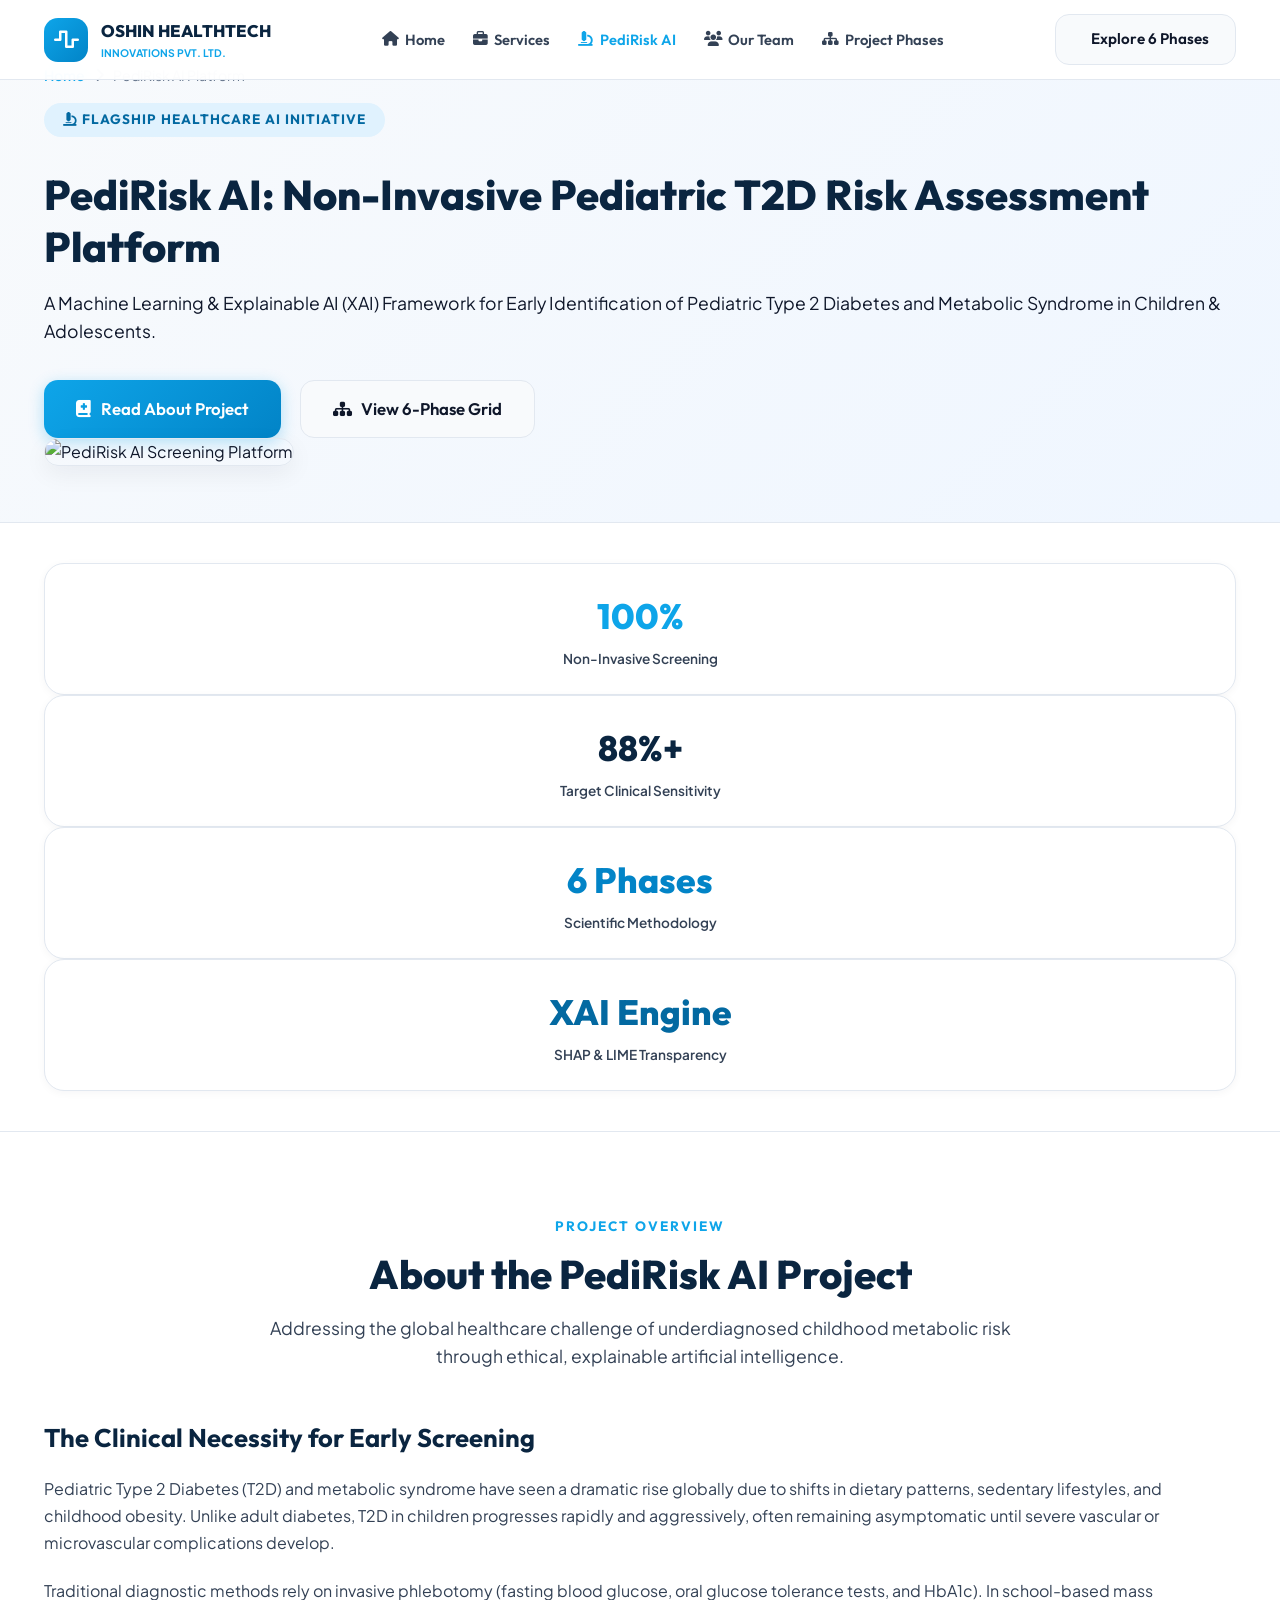
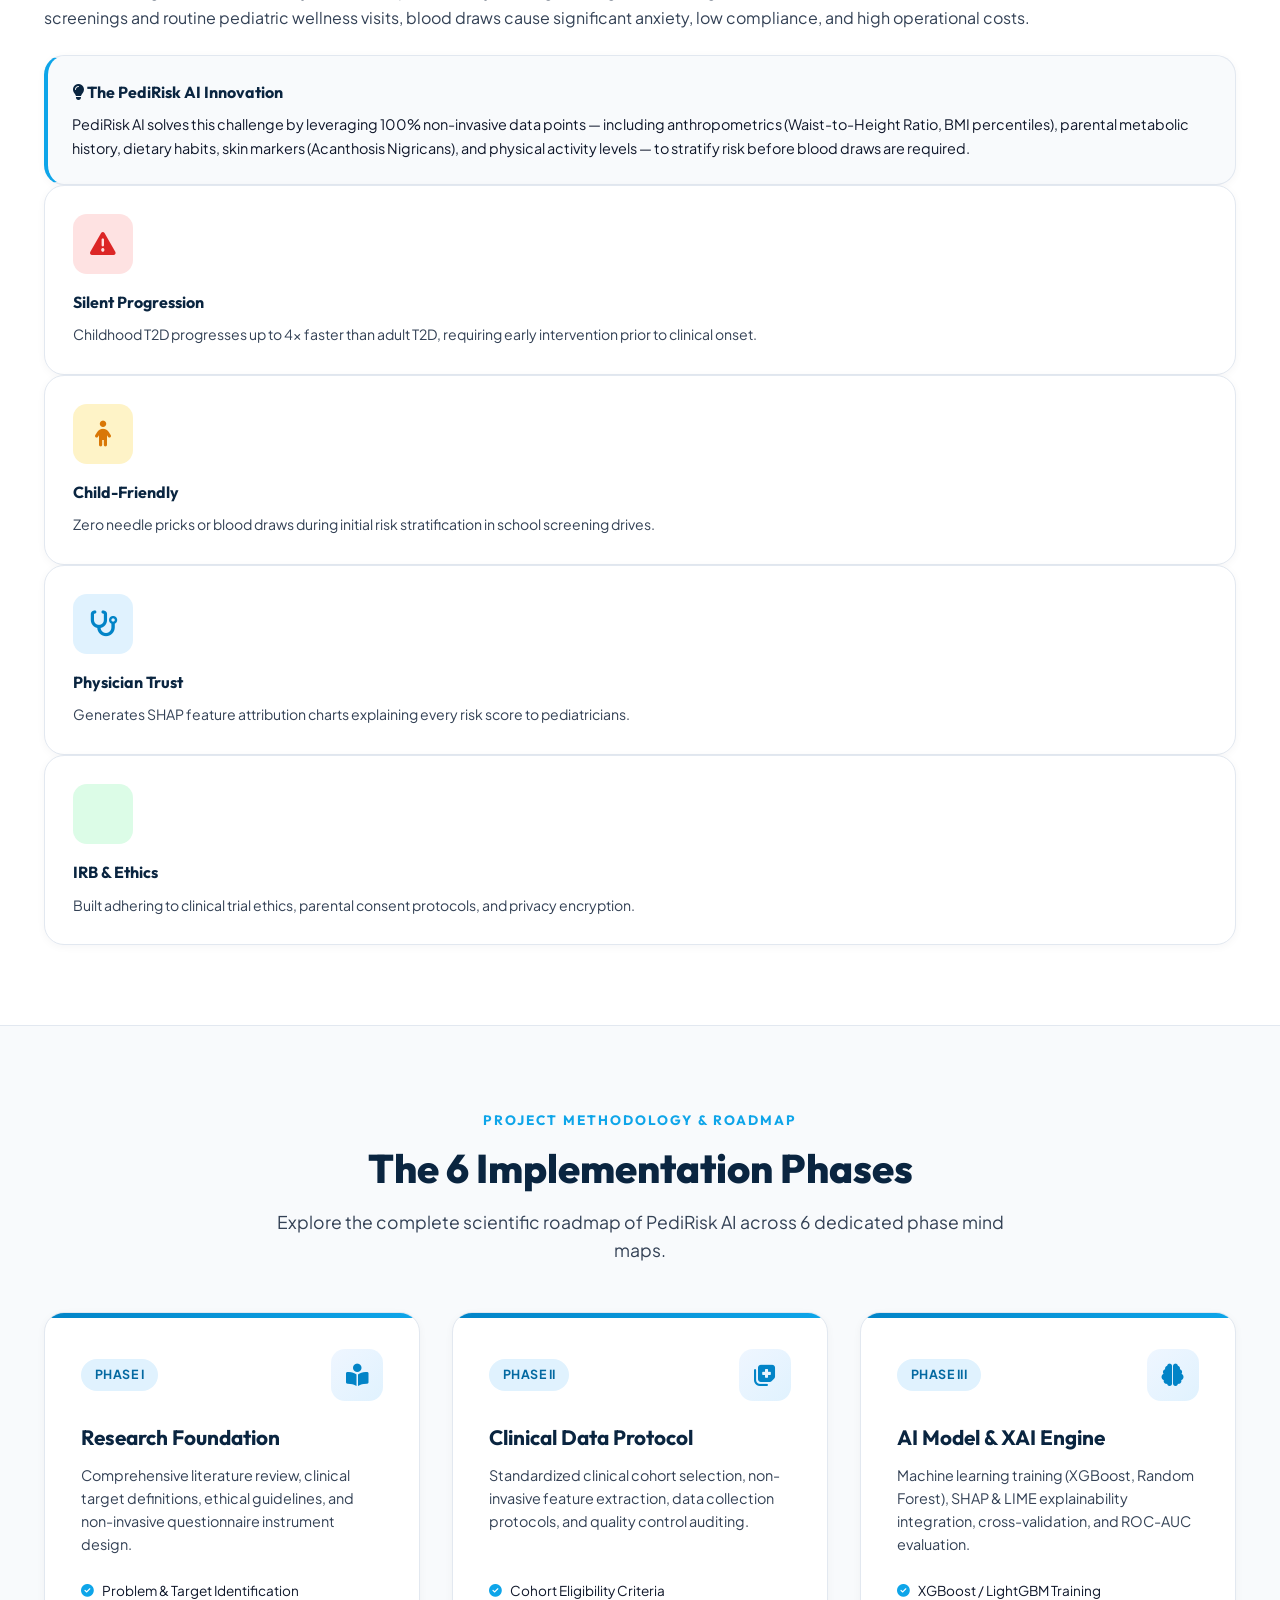
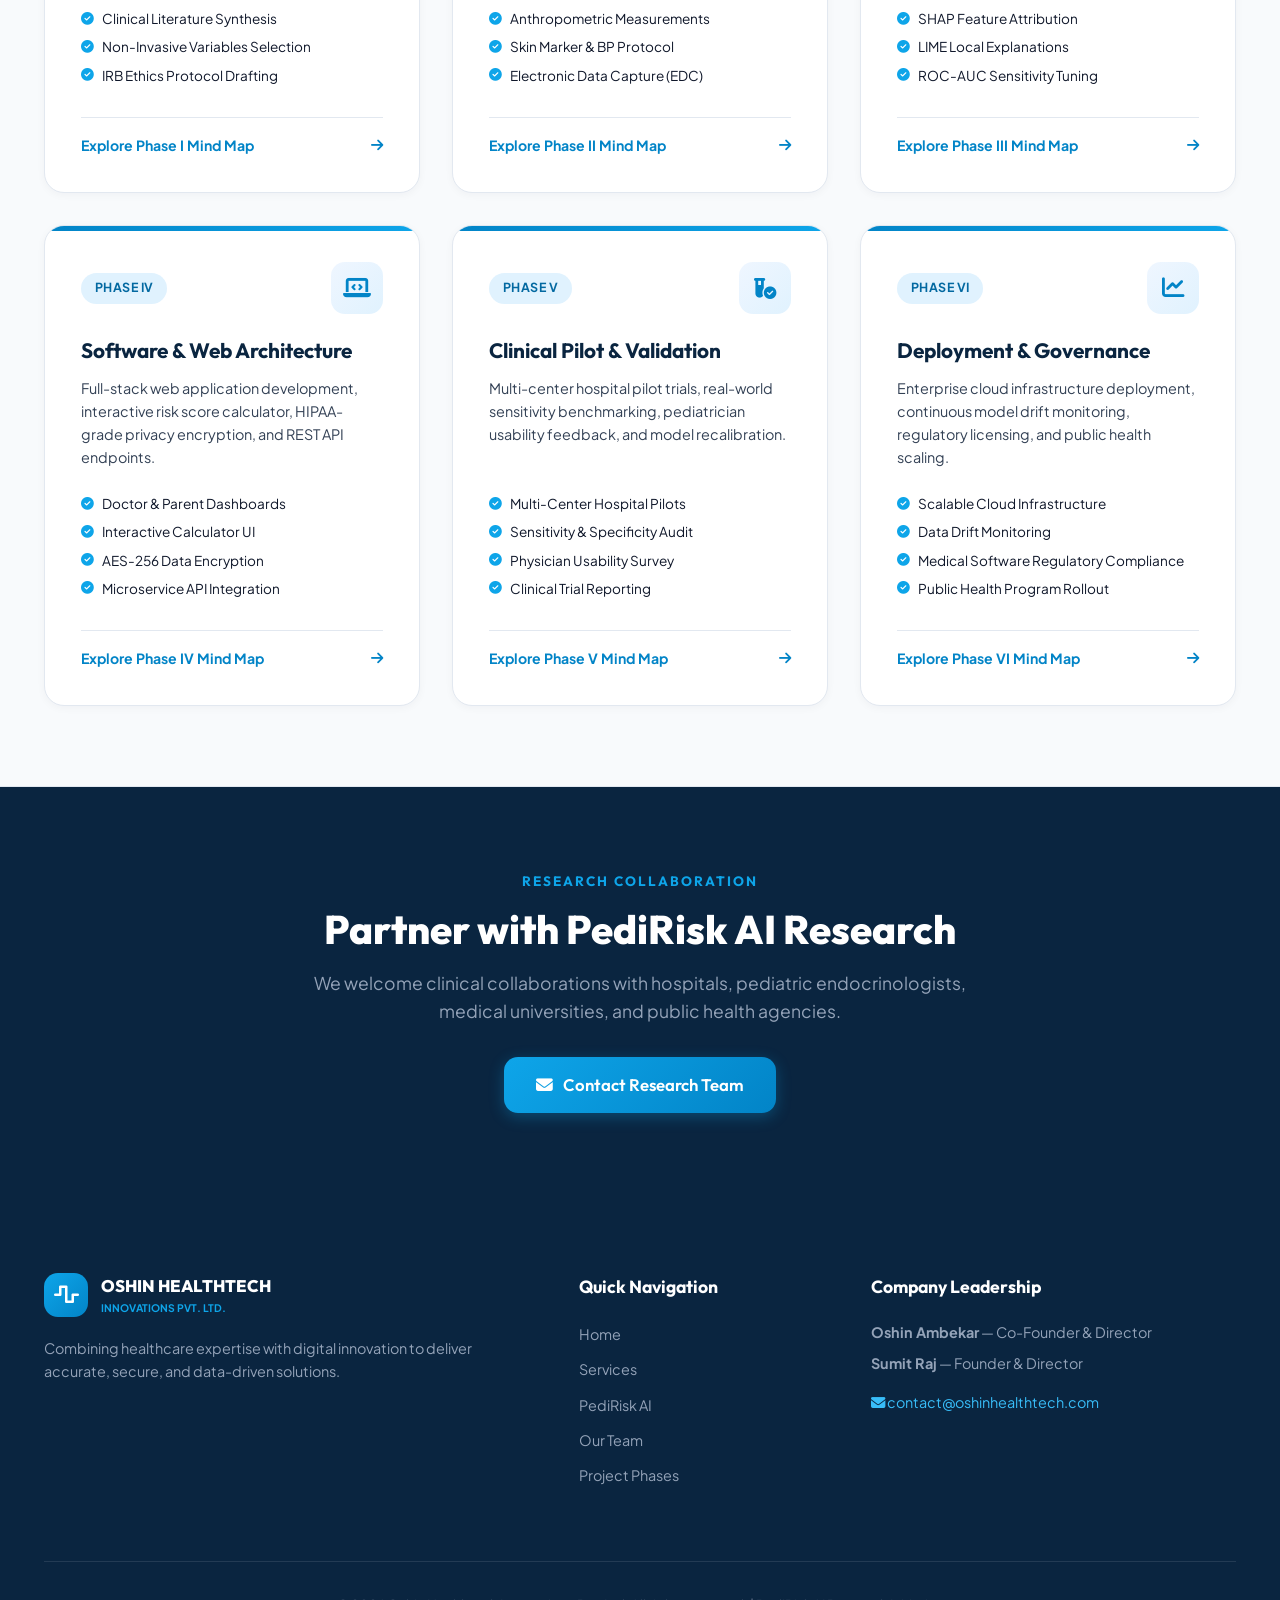
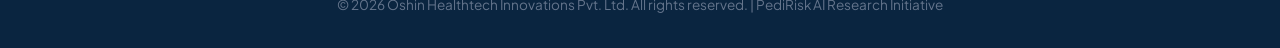
==== pedirisk-ai.html @ 6a33d898 "Redesign pedirisk-ai.html with prominent Project Heading, About Project overview, and strict 2-row x" ====
<!DOCTYPE html>
<html lang="en">
<head>
    <meta charset="UTF-8">
    <meta name="viewport" content="width=device-width, initial-scale=1.0">
    <meta name="description" content="PediRisk AI - Non-Invasive Risk Assessment Model for Early Identification of Pediatric Type 2 Diabetes & Metabolic Syndrome developed by Oshin Healthtech Innovations Pvt. Ltd.">
    <title>PediRisk AI Platform | Non-Invasive Pediatric T2D Risk Assessment</title>

    <link rel="preconnect" href="https://fonts.googleapis.com">
    <link rel="preconnect" href="https://fonts.gstatic.com" crossorigin>
    <link href="https://fonts.googleapis.com/css2?family=Outfit:wght@400;500;600;700;800&family=Plus+Jakarta+Sans:wght@400;500;600;700&display=swap" rel="stylesheet">
    <link rel="stylesheet" href="https://cdnjs.cloudflare.com/ajax/libs/font-awesome/6.5.1/css/all.min.css">
    <link rel="stylesheet" href="style.css">
</head>
<body>

    <!-- Navigation Header -->
    <header class="navbar" id="navbar">
        <div class="container nav-container">
            <a href="index.html" class="brand-logo">
                <div class="logo-icon"><i class="fa-solid fa-wave-square"></i></div>
                <div class="logo-text">
                    <span class="company-name">OSHIN HEALTHTECH</span>
                    <span class="sub-name">INNOVATIONS PVT. LTD.</span>
                </div>
            </a>

            <nav class="nav-menu" id="navMenu">
                <a href="index.html" class="nav-link"><i class="fa-solid fa-house"></i> Home</a>
                <a href="services.html" class="nav-link"><i class="fa-solid fa-briefcase"></i> Services</a>
                <a href="pedirisk-ai.html" class="nav-link active"><i class="fa-solid fa-microscope"></i> PediRisk AI</a>
                <a href="team.html" class="nav-link"><i class="fa-solid fa-users"></i> Our Team</a>
                <a href="#phases-grid-section" class="nav-link"><i class="fa-solid fa-sitemap"></i> Project Phases</a>
            </nav>

            <div class="nav-actions">
                <a href="#phases-grid-section" class="btn btn-secondary"><i class="fa-solid fa-grid-2"></i> Explore 6 Phases</a>
            </div>
        </div>
    </header>

    <main>
        <!-- Hero & Prominent Project Heading Section -->
        <section class="hero-light" style="padding: 4rem 0 3.5rem 0; background: linear-gradient(135deg, #F8FAFC 0%, #EFF6FF 100%); border-bottom:1px solid #E2E8F0;">
            <div class="container">
                <div class="breadcrumb-nav" style="margin-bottom:1rem;">
                    <a href="index.html">Home</a> <i class="fa-solid fa-chevron-right"></i>
                    <span>PediRisk AI Platform</span>
                </div>

                <div class="grid-2 align-center" style="gap:3rem;">
                    <div>
                        <span class="phase-title-badge" style="background:#E0F2FE; color:#0369A1; font-weight:700;"><i class="fa-solid fa-microscope"></i> FLAGSHIP HEALTHCARE AI INITIATIVE</span>
                        
                        <!-- Prominent Project Heading -->
                        <h1 class="hero-title" style="font-size: 2.6rem; line-height: 1.25; margin: 1rem 0;">
                            PediRisk AI: Non-Invasive Pediatric T2D Risk Assessment Platform
                        </h1>
                        
                        <p class="hero-description" style="font-size: 1.1rem; line-height: 1.6; color:var(--text-primary);">
                            A Machine Learning & Explainable AI (XAI) Framework for Early Identification of Pediatric Type 2 Diabetes and Metabolic Syndrome in Children & Adolescents.
                        </p>

                        <div class="hero-buttons" style="margin-top:2rem;">
                            <a href="#about-project" class="btn btn-primary btn-lg"><i class="fa-solid fa-book-medical"></i> Read About Project</a>
                            <a href="#phases-grid-section" class="btn btn-secondary btn-lg"><i class="fa-solid fa-sitemap"></i> View 6-Phase Grid</a>
                        </div>
                    </div>

                    <div class="hero-image-card">
                        <img src="assets/pedirisk_hero_banner.png" alt="PediRisk AI Screening Platform" class="hero-img" style="border-radius:var(--radius-lg); box-shadow:var(--shadow-md); border:1px solid #E2E8F0;">
                    </div>
                </div>
            </div>
        </section>

        <!-- Key Project Metrics -->
        <section style="padding: 2.5rem 0; background:#FFFFFF; border-bottom:1px solid #E2E8F0;">
            <div class="container">
                <div class="grid-4">
                    <div class="white-card text-center" style="padding:1.5rem; border:1px solid #E2E8F0;">
                        <span style="font-family:var(--font-heading); font-size:2.2rem; font-weight:800; color:var(--accent-teal);">100%</span>
                        <p style="font-size:0.85rem; font-weight:600; color:var(--text-secondary); margin-top:0.25rem;">Non-Invasive Screening</p>
                    </div>
                    <div class="white-card text-center" style="padding:1.5rem; border:1px solid #E2E8F0;">
                        <span style="font-family:var(--font-heading); font-size:2.2rem; font-weight:800; color:var(--accent-navy);">88%+</span>
                        <p style="font-size:0.85rem; font-weight:600; color:var(--text-secondary); margin-top:0.25rem;">Target Clinical Sensitivity</p>
                    </div>
                    <div class="white-card text-center" style="padding:1.5rem; border:1px solid #E2E8F0;">
                        <span style="font-family:var(--font-heading); font-size:2.2rem; font-weight:800; color:var(--accent-blue);">6 Phases</span>
                        <p style="font-size:0.85rem; font-weight:600; color:var(--text-secondary); margin-top:0.25rem;">Scientific Methodology</p>
                    </div>
                    <div class="white-card text-center" style="padding:1.5rem; border:1px solid #E2E8F0;">
                        <span style="font-family:var(--font-heading); font-size:2.2rem; font-weight:800; color:#0369A1;">XAI Engine</span>
                        <p style="font-size:0.85rem; font-weight:600; color:var(--text-secondary); margin-top:0.25rem;">SHAP & LIME Transparency</p>
                    </div>
                </div>
            </div>
        </section>

        <!-- Comprehensive About The Project Section -->
        <section id="about-project" class="section-padding" style="background:#FFFFFF;">
            <div class="container">
                <div class="section-header text-center">
                    <span class="section-subtitle">PROJECT OVERVIEW</span>
                    <h2 class="section-title">About the PediRisk AI Project</h2>
                    <p class="section-description">
                        Addressing the global healthcare challenge of underdiagnosed childhood metabolic risk through ethical, explainable artificial intelligence.
                    </p>
                </div>

                <div class="grid-2 align-center" style="gap:3.5rem;">
                    <div>
                        <h3 style="font-family:var(--font-heading); font-size:1.6rem; color:var(--accent-navy); margin-bottom:1rem;">
                            The Clinical Necessity for Early Screening
                        </h3>
                        <p style="color:var(--text-secondary); line-height:1.7; margin-bottom:1.25rem;">
                            Pediatric Type 2 Diabetes (T2D) and metabolic syndrome have seen a dramatic rise globally due to shifts in dietary patterns, sedentary lifestyles, and childhood obesity. Unlike adult diabetes, T2D in children progresses rapidly and aggressively, often remaining asymptomatic until severe vascular or microvascular complications develop.
                        </p>
                        <p style="color:var(--text-secondary); line-height:1.7; margin-bottom:1.5rem;">
                            Traditional diagnostic methods rely on invasive phlebotomy (fasting blood glucose, oral glucose tolerance tests, and HbA1c). In school-based mass screenings and routine pediatric wellness visits, blood draws cause significant anxiety, low compliance, and high operational costs.
                        </p>

                        <div class="white-card" style="padding:1.5rem; background:#F8FAFC; border-left:4px solid var(--accent-teal);">
                            <h4 style="font-family:var(--font-heading); color:var(--accent-navy); margin-bottom:0.5rem;"><i class="fa-solid fa-lightbulb"></i> The PediRisk AI Innovation</h4>
                            <p style="font-size:0.9rem; color:var(--text-primary); margin:0;">
                                PediRisk AI solves this challenge by leveraging 100% non-invasive data points — including anthropometrics (Waist-to-Height Ratio, BMI percentiles), parental metabolic history, dietary habits, skin markers (Acanthosis Nigricans), and physical activity levels — to stratify risk before blood draws are required.
                            </p>
                        </div>
                    </div>

                    <div>
                        <div class="grid-2" style="gap:1.5rem;">
                            
                            <div class="white-card" style="padding:1.75rem; border:1px solid #E2E8F0;">
                                <div class="service-icon-box" style="margin-bottom:1rem; background:#FEE2E2; color:#DC2626;"><i class="fa-solid fa-triangle-exclamation"></i></div>
                                <h4 style="font-family:var(--font-heading); color:var(--accent-navy); margin-bottom:0.5rem;">Silent Progression</h4>
                                <p style="font-size:0.88rem; color:var(--text-secondary);">Childhood T2D progresses up to 4x faster than adult T2D, requiring early intervention prior to clinical onset.</p>
                            </div>

                            <div class="white-card" style="padding:1.75rem; border:1px solid #E2E8F0;">
                                <div class="service-icon-box" style="margin-bottom:1rem; background:#FEF3C7; color:#D97706;"><i class="fa-solid fa-child"></i></div>
                                <h4 style="font-family:var(--font-heading); color:var(--accent-navy); margin-bottom:0.5rem;">Child-Friendly</h4>
                                <p style="font-size:0.88rem; color:var(--text-secondary);">Zero needle pricks or blood draws during initial risk stratification in school screening drives.</p>
                            </div>

                            <div class="white-card" style="padding:1.75rem; border:1px solid #E2E8F0;">
                                <div class="service-icon-box" style="margin-bottom:1rem; background:#E0F2FE; color:#0284C7;"><i class="fa-solid fa-stethoscope"></i></div>
                                <h4 style="font-family:var(--font-heading); color:var(--accent-navy); margin-bottom:0.5rem;">Physician Trust</h4>
                                <p style="font-size:0.88rem; color:var(--text-secondary);">Generates SHAP feature attribution charts explaining every risk score to pediatricians.</p>
                            </div>

                            <div class="white-card" style="padding:1.75rem; border:1px solid #E2E8F0;">
                                <div class="service-icon-box" style="margin-bottom:1rem; background:#DCFCE7; color:#16A34A;"><i class="fa-solid fa-shield-check"></i></div>
                                <h4 style="font-family:var(--font-heading); color:var(--accent-navy); margin-bottom:0.5rem;">IRB & Ethics</h4>
                                <p style="font-size:0.88rem; color:var(--text-secondary);">Built adhering to clinical trial ethics, parental consent protocols, and privacy encryption.</p>
                            </div>

                        </div>
                    </div>
                </div>
            </div>
        </section>

        <!-- 6-Phase Scientific Methodology Grid Section (2 Rows x 3 Columns) -->
        <section id="phases-grid-section" class="section-padding" style="background:#F8FAFC; border-top:1px solid #E2E8F0; border-bottom:1px solid #E2E8F0;">
            <div class="container">
                <div class="section-header text-center">
                    <span class="section-subtitle">PROJECT METHODOLOGY & ROADMAP</span>
                    <h2 class="section-title">The 6 Implementation Phases</h2>
                    <p class="section-description">
                        Explore the complete scientific roadmap of PediRisk AI across 6 dedicated phase mind maps.
                    </p>
                </div>

                <!-- 2-ROW x 3-COLUMN GRID -->
                <div class="grid-3-phases">
                    
                    <!-- Row 1, Card 1: Phase I -->
                    <a href="phase1-research.html" class="premium-phase-card">
                        <div class="phase-card-header">
                            <span class="phase-badge-pill">PHASE I</span>
                            <div class="phase-card-icon"><i class="fa-solid fa-book-open-reader"></i></div>
                        </div>
                        <h3>Research Foundation</h3>
                        <p class="phase-card-desc">Comprehensive literature review, clinical target definitions, ethical guidelines, and non-invasive questionnaire instrument design.</p>
                        <ul class="phase-card-bullets">
                            <li><i class="fa-solid fa-circle-check"></i> Problem & Target Identification</li>
                            <li><i class="fa-solid fa-circle-check"></i> Clinical Literature Synthesis</li>
                            <li><i class="fa-solid fa-circle-check"></i> Non-Invasive Variables Selection</li>
                            <li><i class="fa-solid fa-circle-check"></i> IRB Ethics Protocol Drafting</li>
                        </ul>
                        <div class="phase-card-cta">
                            <span>Explore Phase I Mind Map</span>
                            <i class="fa-solid fa-arrow-right"></i>
                        </div>
                    </a>

                    <!-- Row 1, Card 2: Phase II -->
                    <a href="phase2-clinical.html" class="premium-phase-card">
                        <div class="phase-card-header">
                            <span class="phase-badge-pill">PHASE II</span>
                            <div class="phase-card-icon"><i class="fa-solid fa-notes-medical"></i></div>
                        </div>
                        <h3>Clinical Data Protocol</h3>
                        <p class="phase-card-desc">Standardized clinical cohort selection, non-invasive feature extraction, data collection protocols, and quality control auditing.</p>
                        <ul class="phase-card-bullets">
                            <li><i class="fa-solid fa-circle-check"></i> Cohort Eligibility Criteria</li>
                            <li><i class="fa-solid fa-circle-check"></i> Anthropometric Measurements</li>
                            <li><i class="fa-solid fa-circle-check"></i> Skin Marker & BP Protocol</li>
                            <li><i class="fa-solid fa-circle-check"></i> Electronic Data Capture (EDC)</li>
                        </ul>
                        <div class="phase-card-cta">
                            <span>Explore Phase II Mind Map</span>
                            <i class="fa-solid fa-arrow-right"></i>
                        </div>
                    </a>

                    <!-- Row 1, Card 3: Phase III -->
                    <a href="phase3-ai.html" class="premium-phase-card">
                        <div class="phase-card-header">
                            <span class="phase-badge-pill">PHASE III</span>
                            <div class="phase-card-icon"><i class="fa-solid fa-brain"></i></div>
                        </div>
                        <h3>AI Model & XAI Engine</h3>
                        <p class="phase-card-desc">Machine learning training (XGBoost, Random Forest), SHAP & LIME explainability integration, cross-validation, and ROC-AUC evaluation.</p>
                        <ul class="phase-card-bullets">
                            <li><i class="fa-solid fa-circle-check"></i> XGBoost / LightGBM Training</li>
                            <li><i class="fa-solid fa-circle-check"></i> SHAP Feature Attribution</li>
                            <li><i class="fa-solid fa-circle-check"></i> LIME Local Explanations</li>
                            <li><i class="fa-solid fa-circle-check"></i> ROC-AUC Sensitivity Tuning</li>
                        </ul>
                        <div class="phase-card-cta">
                            <span>Explore Phase III Mind Map</span>
                            <i class="fa-solid fa-arrow-right"></i>
                        </div>
                    </a>

                    <!-- Row 2, Card 4: Phase IV -->
                    <a href="phase4-software.html" class="premium-phase-card">
                        <div class="phase-card-header">
                            <span class="phase-badge-pill">PHASE IV</span>
                            <div class="phase-card-icon"><i class="fa-solid fa-laptop-code"></i></div>
                        </div>
                        <h3>Software & Web Architecture</h3>
                        <p class="phase-card-desc">Full-stack web application development, interactive risk score calculator, HIPAA-grade privacy encryption, and REST API endpoints.</p>
                        <ul class="phase-card-bullets">
                            <li><i class="fa-solid fa-circle-check"></i> Doctor & Parent Dashboards</li>
                            <li><i class="fa-solid fa-circle-check"></i> Interactive Calculator UI</li>
                            <li><i class="fa-solid fa-circle-check"></i> AES-256 Data Encryption</li>
                            <li><i class="fa-solid fa-circle-check"></i> Microservice API Integration</li>
                        </ul>
                        <div class="phase-card-cta">
                            <span>Explore Phase IV Mind Map</span>
                            <i class="fa-solid fa-arrow-right"></i>
                        </div>
                    </a>

                    <!-- Row 2, Card 5: Phase V -->
                    <a href="phase5-pilot.html" class="premium-phase-card">
                        <div class="phase-card-header">
                            <span class="phase-badge-pill">PHASE V</span>
                            <div class="phase-card-icon"><i class="fa-solid fa-vial-circle-check"></i></div>
                        </div>
                        <h3>Clinical Pilot & Validation</h3>
                        <p class="phase-card-desc">Multi-center hospital pilot trials, real-world sensitivity benchmarking, pediatrician usability feedback, and model recalibration.</p>
                        <ul class="phase-card-bullets">
                            <li><i class="fa-solid fa-circle-check"></i> Multi-Center Hospital Pilots</li>
                            <li><i class="fa-solid fa-circle-check"></i> Sensitivity & Specificity Audit</li>
                            <li><i class="fa-solid fa-circle-check"></i> Physician Usability Survey</li>
                            <li><i class="fa-solid fa-circle-check"></i> Clinical Trial Reporting</li>
                        </ul>
                        <div class="phase-card-cta">
                            <span>Explore Phase V Mind Map</span>
                            <i class="fa-solid fa-arrow-right"></i>
                        </div>
                    </a>

                    <!-- Row 2, Card 6: Phase VI -->
                    <a href="phase6-scale.html" class="premium-phase-card">
                        <div class="phase-card-header">
                            <span class="phase-badge-pill">PHASE VI</span>
                            <div class="phase-card-icon"><i class="fa-solid fa-chart-line"></i></div>
                        </div>
                        <h3>Deployment & Governance</h3>
                        <p class="phase-card-desc">Enterprise cloud infrastructure deployment, continuous model drift monitoring, regulatory licensing, and public health scaling.</p>
                        <ul class="phase-card-bullets">
                            <li><i class="fa-solid fa-circle-check"></i> Scalable Cloud Infrastructure</li>
                            <li><i class="fa-solid fa-circle-check"></i> Data Drift Monitoring</li>
                            <li><i class="fa-solid fa-circle-check"></i> Medical Software Regulatory Compliance</li>
                            <li><i class="fa-solid fa-circle-check"></i> Public Health Program Rollout</li>
                        </ul>
                        <div class="phase-card-cta">
                            <span>Explore Phase VI Mind Map</span>
                            <i class="fa-solid fa-arrow-right"></i>
                        </div>
                    </a>

                </div>
            </div>
        </section>

        <!-- CTA Section -->
        <section class="section-padding" style="background:var(--accent-navy); color:#FFF;">
            <div class="container text-center">
                <span class="section-subtitle" style="color:var(--accent-teal);">RESEARCH COLLABORATION</span>
                <h2 class="section-title" style="color:#FFF;">Partner with PediRisk AI Research</h2>
                <p class="section-description" style="color:#94A3B8; margin-bottom:2rem; max-width:700px; margin-left:auto; margin-right:auto;">
                    We welcome clinical collaborations with hospitals, pediatric endocrinologists, medical universities, and public health agencies.
                </p>
                <a href="mailto:contact@oshinhealthtech.com" class="btn btn-primary btn-lg"><i class="fa-solid fa-envelope"></i> Contact Research Team</a>
            </div>
        </section>
    </main>

    <!-- Footer -->
    <footer class="footer">
        <div class="container">
            <div class="footer-content">
                <div class="footer-brand">
                    <a href="index.html" class="brand-logo" style="color:#FFF;">
                        <div class="logo-icon"><i class="fa-solid fa-wave-square"></i></div>
                        <div class="logo-text">
                            <span class="company-name" style="color:#FFF;">OSHIN HEALTHTECH</span>
                            <span class="sub-name">INNOVATIONS PVT. LTD.</span>
                        </div>
                    </a>
                    <p>Combining healthcare expertise with digital innovation to deliver accurate, secure, and data-driven solutions.</p>
                </div>

                <div class="footer-links">
                    <h4>Quick Navigation</h4>
                    <ul>
                        <li><a href="index.html">Home</a></li>
                        <li><a href="services.html">Services</a></li>
                        <li><a href="pedirisk-ai.html">PediRisk AI</a></li>
                        <li><a href="team.html">Our Team</a></li>
                        <li><a href="#phases-grid-section">Project Phases</a></li>
                    </ul>
                </div>

                <div class="footer-contact">
                    <h4>Company Leadership</h4>
                    <p><strong>Oshin Ambekar</strong> — Co-Founder & Director</p>
                    <p><strong>Sumit Raj</strong> — Founder & Director</p>
                    <p class="contact-email"><i class="fa-solid fa-envelope"></i> contact@oshinhealthtech.com</p>
                </div>
            </div>

            <div class="footer-bottom text-center">
                <p>&copy; 2026 Oshin Healthtech Innovations Pvt. Ltd. All rights reserved. | PediRisk AI Research Initiative</p>
            </div>
        </div>
    </footer>

</body>
</html>
---- style.css ----
/* ==========================================================================
   OSHIN HEALTHTECH INNOVATIONS PVT. LTD.
   PediRisk AI - Pure White Medical Design System & Mind Map Stylesheet
   NotebookLM DOM-Flow Mind Map Architecture (Zero SVG Drift)
   ========================================================================== */

:root {
    --bg-main: #FFFFFF;
    --bg-secondary: #F8FAFC;
    --bg-tertiary: #F1F5F9;
    --bg-card: #FFFFFF;
    
    --border-color: #E2E8F0;
    --border-hover: #0EA5E9;
    
    --text-primary: #0F172A;   /* Deep charcoal / navy */
    --text-secondary: #334155; /* Slate grey */
    --text-muted: #64748B;     /* Light slate */
    
    --accent-teal: #0EA5E9;
    --accent-blue: #0284C7;
    --accent-navy: #0A2540;
    --accent-emerald: #10B981;
    --accent-purple: #7C3AED;
    --accent-amber: #D97706;
    --accent-rose: #E11D48;
    
    --gradient-primary: linear-gradient(135deg, #0EA5E9 0%, #0284C7 100%);
    --gradient-navy: linear-gradient(135deg, #0A2540 0%, #1E3A8A 100%);

    --font-heading: 'Outfit', -apple-system, BlinkMacSystemFont, sans-serif;
    --font-body: 'Plus Jakarta Sans', -apple-system, BlinkMacSystemFont, sans-serif;

    --shadow-sm: 0 2px 8px rgba(15, 23, 42, 0.04);
    --shadow-md: 0 8px 24px rgba(15, 23, 42, 0.06);
    --shadow-lg: 0 16px 40px rgba(15, 23, 42, 0.1);

    --radius-sm: 8px;
    --radius-md: 14px;
    --radius-lg: 20px;
    --radius-full: 9999px;

    --transition-fast: 0.2s cubic-bezier(0.4, 0, 0.2, 1);
    --transition-smooth: 0.35s cubic-bezier(0.4, 0, 0.2, 1);
}

* {
    margin: 0;
    padding: 0;
    box-sizing: border-box;
}

html {
    scroll-behavior: smooth;
    font-size: 16px;
}

body {
    background-color: var(--bg-main);
    color: var(--text-primary);
    font-family: var(--font-body);
    line-height: 1.6;
    overflow-x: hidden;
    min-height: 100vh;
}

.container {
    width: 100%;
    max-width: 1240px;
    margin: 0 auto;
    padding: 0 1.5rem;
}

.container-wide {
    width: 100%;
    max-width: 1440px;
    margin: 0 auto;
    padding: 0 1.5rem;
}

.section-padding { padding: 5rem 0; }
.text-center { text-align: center; }

/* 6-Phase Grid (2 Rows x 3 Columns) */
.grid-3-phases {
    display: grid;
    grid-template-columns: repeat(3, 1fr);
    gap: 2rem;
    margin-top: 2rem;
}

@media (max-width: 992px) {
    .grid-3-phases {
        grid-template-columns: repeat(2, 1fr);
    }
}

@media (max-width: 640px) {
    .grid-3-phases {
        grid-template-columns: 1fr;
    }
}

.premium-phase-card {
    background: #FFFFFF;
    border: 1px solid var(--border-color);
    border-radius: var(--radius-lg);
    padding: 2.25rem;
    box-shadow: var(--shadow-sm);
    transition: all var(--transition-smooth);
    display: flex;
    flex-direction: column;
    position: relative;
    overflow: hidden;
    height: 100%;
    text-decoration: none;
    color: inherit;
}

.premium-phase-card::before {
    content: '';
    position: absolute;
    top: 0;
    left: 0;
    right: 0;
    height: 5px;
    background: linear-gradient(90deg, var(--accent-blue) 0%, var(--accent-teal) 100%);
    border-radius: var(--radius-lg) var(--radius-lg) 0 0;
}

.premium-phase-card:hover {
    transform: translateY(-6px);
    border-color: var(--accent-teal);
    box-shadow: var(--shadow-md);
}

.phase-card-header {
    display: flex;
    align-items: center;
    justify-content: space-between;
    margin-bottom: 1.25rem;
}

.phase-badge-pill {
    background: #E0F2FE;
    color: #0369A1;
    font-size: 0.78rem;
    font-weight: 700;
    padding: 0.35rem 0.85rem;
    border-radius: 50px;
    letter-spacing: 0.5px;
    text-transform: uppercase;
}

.phase-card-icon {
    width: 52px;
    height: 52px;
    border-radius: 14px;
    background: linear-gradient(135deg, #EFF6FF 0%, #E0F2FE 100%);
    color: var(--accent-blue);
    display: flex;
    align-items: center;
    justify-content: center;
    font-size: 1.4rem;
}

.premium-phase-card h3 {
    font-family: var(--font-heading);
    font-size: 1.3rem;
    font-weight: 700;
    color: var(--accent-navy);
    margin-bottom: 0.6rem;
}

.phase-card-desc {
    font-size: 0.9rem;
    color: var(--text-secondary);
    line-height: 1.6;
    margin-bottom: 1.5rem;
    flex-grow: 1;
}

.phase-card-bullets {
    list-style: none;
    padding: 0;
    margin: 0 0 1.5rem 0;
}

.phase-card-bullets li {
    font-size: 0.85rem;
    color: var(--text-primary);
    margin-bottom: 0.4rem;
    display: flex;
    align-items: center;
    gap: 0.5rem;
}

.phase-card-bullets li i {
    color: var(--accent-teal);
    font-size: 0.8rem;
}

.phase-card-cta {
    margin-top: auto;
    padding-top: 1rem;
    border-top: 1px solid var(--border-color);
    display: flex;
    align-items: center;
    justify-content: space-between;
    font-size: 0.88rem;
    font-weight: 700;
    color: var(--accent-blue);
}

.premium-phase-card:hover .phase-card-cta {
    color: var(--accent-teal);
}

/* Section Header */
.section-header { margin-bottom: 3rem; }

.section-subtitle {
    display: inline-block;
    font-family: var(--font-heading);
    font-size: 0.85rem;
    font-weight: 700;
    letter-spacing: 2px;
    text-transform: uppercase;
    color: var(--accent-teal);
    margin-bottom: 0.75rem;
}

.badge-subtitle {
    background: #E0F2FE;
    color: var(--accent-blue);
    padding: 0.4rem 1.2rem;
    border-radius: var(--radius-full);
    border: 1px solid #BAE6FD;
}

.section-title {
    font-family: var(--font-heading);
    font-size: 2.5rem;
    font-weight: 800;
    color: var(--accent-navy);
    line-height: 1.2;
    margin-bottom: 1rem;
}

.section-description {
    font-size: 1.1rem;
    color: var(--text-secondary);
    max-width: 760px;
    margin: 0 auto;
}

/* White Clean Cards */
.white-card {
    background: var(--bg-card);
    border: 1px solid var(--border-color);
    border-radius: var(--radius-lg);
    box-shadow: var(--shadow-sm);
    transition: all var(--transition-smooth);
}

.white-card:hover {
    border-color: var(--accent-teal);
    box-shadow: var(--shadow-md);
    transform: translateY(-4px);
}

/* Buttons */
.btn {
    display: inline-flex;
    align-items: center;
    justify-content: center;
    gap: 0.6rem;
    padding: 0.75rem 1.6rem;
    font-family: var(--font-heading);
    font-size: 0.95rem;
    font-weight: 600;
    border-radius: var(--radius-md);
    text-decoration: none;
    cursor: pointer;
    transition: all var(--transition-fast);
    border: none;
    outline: none;
}

.btn-primary {
    background: var(--gradient-primary);
    color: #FFFFFF;
    box-shadow: 0 4px 15px rgba(14, 165, 233, 0.3);
}

.btn-primary:hover {
    background: var(--accent-blue);
    transform: translateY(-2px);
}

.btn-secondary {
    background: var(--bg-secondary);
    color: var(--text-primary);
    border: 1px solid var(--border-color);
}

.btn-secondary:hover {
    background: var(--bg-tertiary);
    border-color: var(--accent-teal);
    color: var(--accent-teal);
}

.btn-lg {
    padding: 0.9rem 2rem;
    font-size: 1.05rem;
    border-radius: var(--radius-md);
}

/* Navbar */
.navbar {
    position: fixed;
    top: 0;
    left: 0;
    width: 100%;
    z-index: 100;
    background: rgba(255, 255, 255, 0.95);
    backdrop-filter: blur(16px);
    border-bottom: 1px solid var(--border-color);
    padding: 0.9rem 0;
}

.nav-container {
    display: flex;
    align-items: center;
    justify-content: space-between;
}

.brand-logo {
    display: flex;
    align-items: center;
    gap: 0.8rem;
    text-decoration: none;
}

.logo-icon {
    width: 44px;
    height: 44px;
    border-radius: var(--radius-md);
    background: var(--gradient-primary);
    display: flex;
    align-items: center;
    justify-content: center;
    color: #FFFFFF;
    font-size: 1.25rem;
}

.logo-text { display: flex; flex-direction: column; }
.company-name {
    font-family: var(--font-heading);
    font-size: 1.05rem;
    font-weight: 800;
    color: var(--accent-navy);
}
.sub-name {
    font-size: 0.65rem;
    font-weight: 700;
    color: var(--accent-teal);
}

.nav-menu { display: flex; align-items: center; gap: 1.75rem; }
.nav-link {
    font-family: var(--font-heading);
    font-size: 0.92rem;
    font-weight: 600;
    color: var(--text-secondary);
    text-decoration: none;
    display: flex;
    align-items: center;
    gap: 0.4rem;
    transition: color var(--transition-fast);
}
.nav-link:hover, .nav-link.active { color: var(--accent-teal); }

.mobile-toggle {
    display: none;
    background: none;
    border: none;
    color: var(--accent-navy);
    font-size: 1.5rem;
    cursor: pointer;
}

/* Hero Section */
.hero-section {
    padding-top: 9rem;
    padding-bottom: 5rem;
    background: linear-gradient(180deg, #FFFFFF 0%, #F8FAFC 100%);
    border-bottom: 1px solid var(--border-color);
}

.hero-grid {
    display: grid;
    grid-template-columns: 1.1fr 0.9fr;
    gap: 3.5rem;
    align-items: center;
}

.badge-pill {
    display: inline-flex;
    align-items: center;
    gap: 0.6rem;
    padding: 0.4rem 1.1rem;
    border-radius: var(--radius-full);
    background: #E0F2FE;
    border: 1px solid #BAE6FD;
    font-size: 0.85rem;
    font-weight: 700;
    color: var(--accent-blue);
    margin-bottom: 1.5rem;
}

.badge-dot {
    width: 8px;
    height: 8px;
    border-radius: 50%;
    background: var(--accent-teal);
}

.hero-title {
    font-family: var(--font-heading);
    font-size: 3.4rem;
    font-weight: 800;
    line-height: 1.15;
    color: var(--accent-navy);
    margin-bottom: 1.5rem;
}
.hero-title span { color: var(--accent-teal); }

.hero-description {
    font-size: 1.15rem;
    color: var(--text-secondary);
    margin-bottom: 2.2rem;
}

.hero-stats {
    display: flex;
    align-items: center;
    gap: 2rem;
    margin-bottom: 2.5rem;
    padding: 1.25rem 1.75rem;
    background: #FFFFFF;
    border-radius: var(--radius-md);
    border: 1px solid var(--border-color);
    box-shadow: var(--shadow-sm);
    width: fit-content;
}

.stat-number {
    font-family: var(--font-heading);
    font-size: 1.8rem;
    font-weight: 800;
    color: var(--accent-blue);
}

.stat-label { font-size: 0.8rem; color: var(--text-muted); font-weight: 600; }
.stat-divider { width: 1px; height: 35px; background: var(--border-color); }
.hero-buttons { display: flex; gap: 1.2rem; flex-wrap: wrap; }

.image-wrapper img {
    width: 100%;
    border-radius: var(--radius-lg);
    border: 1px solid var(--border-color);
    box-shadow: var(--shadow-lg);
}

/* Features & Founders */
.features-grid { display: grid; grid-template-columns: repeat(3, 1fr); gap: 2rem; }
.feature-card { padding: 2.25rem; }
.feature-icon {
    width: 56px;
    height: 56px;
    border-radius: var(--radius-md);
    background: #E0F2FE;
    display: flex;
    align-items: center;
    justify-content: center;
    font-size: 1.5rem;
    color: var(--accent-teal);
    margin-bottom: 1.5rem;
}
.feature-card h3 { font-family: var(--font-heading); font-size: 1.3rem; color: var(--accent-navy); margin-bottom: 0.75rem; }
.feature-card p { color: var(--text-secondary); font-size: 0.95rem; }

.founders-section {
    background: var(--bg-secondary);
    border-top: 1px solid var(--border-color);
    border-bottom: 1px solid var(--border-color);
}

.founders-rows {
    display: flex;
    flex-direction: column;
    gap: 3.5rem;
}

.founder-row {
    display: flex;
    align-items: center;
    gap: 3.5rem;
    padding: 3rem;
    background: var(--bg-card);
    border: 1px solid var(--border-color);
    border-radius: var(--radius-lg);
    box-shadow: var(--shadow-sm);
    transition: all var(--transition-smooth);
}

.founder-row:hover {
    border-color: var(--accent-teal);
    box-shadow: var(--shadow-md);
}

.founder-row.reverse {
    flex-direction: row-reverse;
}

.founder-image-col {
    flex: 0 0 320px;
    max-width: 320px;
}

.founder-portrait-frame {
    width: 100%;
    height: 380px;
    border-radius: var(--radius-lg);
    overflow: hidden;
    border: 3px solid var(--accent-teal);
    box-shadow: var(--shadow-md);
}

.founder-portrait-frame img {
    width: 100%;
    height: 100%;
    object-fit: cover;
}

.founder-content-col {
    flex: 1;
}

.founder-title-info {
    margin-bottom: 1.25rem;
    padding-bottom: 1rem;
    border-bottom: 1px solid var(--border-color);
}

.founder-title-info h3 {
    font-family: var(--font-heading);
    font-size: 1.8rem;
    font-weight: 800;
    color: var(--accent-navy);
}

.role-tag {
    font-size: 1rem;
    font-weight: 700;
    color: var(--accent-teal);
    margin-top: 0.2rem;
    display: block;
}

.company-subtag {
    font-size: 0.82rem;
    color: var(--text-muted);
    display: block;
    margin-top: 0.1rem;
}

.bio-text {
    color: var(--text-secondary);
    font-size: 0.98rem;
    margin-bottom: 1.25rem;
    line-height: 1.65;
}

.responsibilities-block h4 {
    font-family: var(--font-heading);
    font-size: 1rem;
    color: var(--accent-navy);
    margin-bottom: 1rem;
    display: flex;
    align-items: center;
    gap: 0.5rem;
}

.tag-cloud {
    display: flex;
    flex-wrap: wrap;
    gap: 0.6rem;
}

.badge-tag {
    display: inline-flex;
    align-items: center;
    gap: 0.4rem;
    background: #F1F5F9;
    border: 1px solid var(--border-color);
    padding: 0.45rem 0.85rem;
    border-radius: var(--radius-sm);
    font-size: 0.82rem;
    font-weight: 600;
    color: var(--text-primary);
    transition: all var(--transition-fast);
}

.badge-tag i { color: var(--accent-teal); }

.badge-tag:hover {
    background: #E0F2FE;
    border-color: var(--accent-teal);
    color: var(--accent-blue);
}

/* Premium Company Overview Cards (Vision, Mission, Value Proposition) */
.vision-mission-grid {
    display: grid;
    grid-template-columns: repeat(3, 1fr);
    gap: 2.5rem;
    margin-top: 2rem;
}

.company-feature-card {
    background: linear-gradient(145deg, #FFFFFF 0%, #F8FAFC 100%);
    border: 1px solid #E2E8F0;
    border-radius: 18px;
    padding: 2.75rem 2.25rem;
    box-shadow: 0 10px 25px -5px rgba(14, 165, 233, 0.08), 0 4px 6px -2px rgba(0, 0, 0, 0.03);
    transition: all 0.35s cubic-bezier(0.4, 0, 0.2, 1);
    position: relative;
    overflow: hidden;
    display: flex;
    flex-direction: column;
}

.company-feature-card::before {
    content: '';
    position: absolute;
    top: 0;
    left: 0;
    right: 0;
    height: 5px;
    background: linear-gradient(90deg, var(--accent-teal), var(--accent-blue));
    border-radius: 18px 18px 0 0;
}

.company-feature-card:nth-child(2)::before {
    background: linear-gradient(90deg, var(--accent-blue), var(--accent-navy));
}

.company-feature-card:nth-child(3)::before {
    background: linear-gradient(90deg, var(--accent-teal), #10B981);
}

.company-feature-card:hover {
    transform: translateY(-8px);
    border-color: var(--accent-teal);
    box-shadow: 0 20px 35px -10px rgba(14, 165, 233, 0.18), 0 8px 10px -4px rgba(0, 0, 0, 0.05);
}

.company-feature-card .feature-icon {
    width: 68px;
    height: 68px;
    border-radius: 16px;
    background: linear-gradient(135deg, #E0F2FE 0%, #BAE6FD 100%);
    color: var(--accent-teal);
    display: flex;
    align-items: center;
    justify-content: center;
    font-size: 1.8rem;
    margin-bottom: 1.75rem;
    box-shadow: 0 4px 12px rgba(14, 165, 233, 0.15);
}

.company-feature-card h3 {
    font-family: var(--font-heading);
    font-size: 1.45rem;
    font-weight: 800;
    color: var(--accent-navy);
    margin-bottom: 1rem;
    display: flex;
    align-items: center;
    justify-content: space-between;
}

.company-feature-card p {
    color: var(--text-secondary);
    font-size: 0.96rem;
    line-height: 1.65;
    margin-bottom: 1.5rem;
    flex-grow: 1;
}

.card-highlights {
    list-style: none;
    padding: 0;
    margin: 0;
    border-top: 1px dashed #E2E8F0;
    padding-top: 1.25rem;
}

.card-highlights li {
    font-size: 0.86rem;
    font-weight: 600;
    color: var(--text-primary);
    margin-bottom: 0.5rem;
    display: flex;
    align-items: center;
    gap: 0.5rem;
}

.card-highlights li i {
    color: var(--accent-teal);
    font-size: 0.8rem;
}

/* About & Why */
.pedirisk-hero-box { padding: 3rem; margin-bottom: 4rem; border-left: 5px solid var(--accent-teal); }
.pedirisk-header h2 { font-family: var(--font-heading); font-size: 2.2rem; color: var(--accent-navy); margin: 0.5rem 0; }
.pedirisk-header h3 { font-size: 1.15rem; color: var(--accent-teal); margin-bottom: 1.5rem; }
.pedirisk-content p { color: var(--text-secondary); font-size: 1.05rem; margin-bottom: 1.25rem; }

.why-cards-grid { display: grid; grid-template-columns: repeat(3, 1fr); gap: 1.5rem; }
.why-card { padding: 1.75rem; }
.why-icon { font-size: 2rem; color: var(--accent-teal); margin-bottom: 1rem; }
.why-card h4 { font-family: var(--font-heading); font-size: 1.15rem; color: var(--accent-navy); margin-bottom: 0.5rem; }
.why-card p { font-size: 0.9rem; color: var(--text-secondary); }

.objectives-grid { display: grid; grid-template-columns: repeat(2, 1fr); gap: 1.5rem; }
.objective-card { background: #FFFFFF; border: 1px solid var(--border-color); padding: 1.5rem 1.75rem; border-radius: var(--radius-md); display: flex; gap: 1.25rem; align-items: flex-start; }
.obj-num { font-family: var(--font-heading); font-size: 1.75rem; font-weight: 800; color: var(--accent-teal); }
.obj-content h4 { font-family: var(--font-heading); font-size: 1.1rem; color: var(--accent-navy); margin-bottom: 0.4rem; }
.obj-content p { font-size: 0.9rem; color: var(--text-secondary); }

/* Phases Hub */
.phases-hub-grid { display: grid; grid-template-columns: repeat(3, 1fr); gap: 2rem; }
.phase-hub-card { padding: 2.25rem; display: flex; flex-direction: column; border-top: 4px solid var(--phase-color, var(--accent-teal)); }
.phase-number-tag { font-family: var(--font-heading); font-size: 0.75rem; font-weight: 800; padding: 0.35rem 0.85rem; border-radius: var(--radius-full); background: #E0F2FE; color: var(--accent-blue); width: fit-content; margin-bottom: 1.25rem; }
.phase-hub-card h3 { font-family: var(--font-heading); font-size: 1.35rem; font-weight: 800; color: var(--accent-navy); margin-bottom: 0.75rem; }
.phase-hub-card p { font-size: 0.92rem; color: var(--text-secondary); margin-bottom: 1.5rem; }
.phase-subnode-preview { display: flex; flex-wrap: wrap; gap: 0.4rem; margin-bottom: 2rem; }
.subnode-chip { font-size: 0.75rem; font-weight: 600; padding: 0.25rem 0.6rem; border-radius: var(--radius-sm); background: #F1F5F9; color: var(--text-secondary); border: 1px solid var(--border-color); }

/* ==========================================================================
   NOTEBOOKLM DOM-FLOW MIND MAP STYLES (PURE CSS BRANCH CONNECTORS - ZERO DRIFT)
   ========================================================================== */

.phase-page-header {
    padding-top: 8rem;
    padding-bottom: 3rem;
    background: linear-gradient(180deg, #F8FAFC 0%, #FFFFFF 100%);
    border-bottom: 1px solid var(--border-color);
}

.breadcrumb-nav {
    display: flex;
    align-items: center;
    gap: 0.6rem;
    font-size: 0.88rem;
    color: var(--text-muted);
    margin-bottom: 1.25rem;
}
.breadcrumb-nav a { color: var(--accent-teal); text-decoration: none; font-weight: 600; }

.phase-title-badge {
    display: inline-block;
    font-family: var(--font-heading);
    font-size: 0.85rem;
    font-weight: 800;
    letter-spacing: 1px;
    padding: 0.4rem 1.2rem;
    border-radius: var(--radius-full);
    background: #E0F2FE;
    color: var(--accent-blue);
    margin-bottom: 1rem;
}

/* DOM-Flow Mind Map Container */
.mindmap-viewport-light {
    position: relative;
    width: 100%;
    border-radius: var(--radius-lg);
    background: #FFFFFF;
    border: 1px solid var(--border-color);
    box-shadow: var(--shadow-sm);
    padding: 3rem;
    overflow-x: auto;
}

/* DOM-Flow Mind Map View Mode Switcher Toolbar */
.view-switcher-group {
    display: inline-flex;
    background: #E2E8F0;
    padding: 3px;
    border-radius: var(--radius-sm);
    margin-right: 1rem;
}

.btn-view-mode {
    border: none;
    background: transparent;
    padding: 0.45rem 0.9rem;
    font-size: 0.85rem;
    font-weight: 600;
    color: var(--text-secondary);
    border-radius: 4px;
    cursor: pointer;
    display: flex;
    align-items: center;
    gap: 0.4rem;
    transition: all var(--transition-fast);
}

.btn-view-mode.active-mode {
    background: #FFFFFF;
    color: var(--accent-navy);
    box-shadow: var(--shadow-sm);
}

/* Interactive Grid Cards Dashboard View */
.mindmap-grid-dashboard {
    display: grid;
    grid-template-columns: repeat(3, 1fr);
    gap: 2rem;
    padding: 1.5rem 0;
}

.mindmap-grid-card {
    background: #FFFFFF;
    border: 1px solid var(--border-color);
    border-radius: var(--radius-lg);
    padding: 2rem;
    box-shadow: var(--shadow-sm);
    transition: all var(--transition-smooth);
    display: flex;
    flex-direction: column;
    position: relative;
    overflow: hidden;
}

.mindmap-grid-card::before {
    content: '';
    position: absolute;
    top: 0;
    left: 0;
    right: 0;
    height: 4px;
    background: var(--accent-teal);
    border-radius: var(--radius-lg) var(--radius-lg) 0 0;
}

.mindmap-grid-card:hover {
    transform: translateY(-5px);
    border-color: var(--accent-teal);
    box-shadow: var(--shadow-md);
}

.grid-card-header {
    display: flex;
    align-items: center;
    gap: 1.25rem;
    margin-bottom: 1rem;
}

.grid-card-icon {
    width: 52px;
    height: 52px;
    border-radius: 14px;
    background: #E0F2FE;
    color: var(--accent-teal);
    display: flex;
    align-items: center;
    justify-content: center;
    font-size: 1.4rem;
    flex-shrink: 0;
}

.grid-card-meta h3 {
    font-family: var(--font-heading);
    font-size: 1.2rem;
    font-weight: 700;
    color: var(--accent-navy);
    margin: 0;
}

.deliverable-count {
    font-size: 0.8rem;
    font-weight: 600;
    color: var(--accent-teal);
}

.grid-card-desc {
    color: var(--text-secondary);
    font-size: 0.9rem;
    line-height: 1.55;
    margin-bottom: 1.25rem;
    flex-grow: 1;
}

.grid-card-action {
    margin-top: auto;
    padding-top: 1rem;
    border-top: 1px solid var(--border-color);
}

.btn-grid-toggle {
    width: 100%;
    background: #F1F5F9;
    border: 1px solid var(--border-color);
    padding: 0.6rem 1rem;
    border-radius: var(--radius-sm);
    font-size: 0.85rem;
    font-weight: 600;
    color: var(--text-primary);
    cursor: pointer;
    display: flex;
    align-items: center;
    justify-content: center;
    gap: 0.5rem;
    transition: all var(--transition-fast);
}

.btn-grid-toggle:hover {
    background: #E0F2FE;
    border-color: var(--accent-teal);
    color: var(--accent-blue);
}

.grid-items-container {
    display: none;
    margin-top: 1.25rem;
    padding-top: 1rem;
    border-top: 1 dashed var(--border-color);
}

.grid-items-container.show {
    display: block;
}

.grid-items-list {
    list-style: none;
    padding: 0;
    margin: 0;
}

.grid-items-list li {
    font-size: 0.88rem;
    color: var(--text-primary);
    padding: 0.45rem 0;
    display: flex;
    align-items: center;
    gap: 0.5rem;
    border-bottom: 1px solid #F1F5F9;
}

.grid-items-list li:last-child {
    border-bottom: none;
}

.grid-items-list li i {
    color: var(--accent-teal);
    font-size: 0.8rem;
}

.mindmap-canvas-light {
    position: relative;
    width: 100%;
    min-width: 850px;
}

/* Level 1 -> Level 2 Tree Root Layout */
.tree-root-flow {
    display: flex;
    align-items: flex-start;
    gap: 0;
    position: relative;
}

.tree-central-card {
    background: var(--gradient-navy);
    color: #FFFFFF;
    border: 2px solid var(--accent-teal);
    padding: 1.6rem 2.2rem;
    border-radius: var(--radius-lg);
    box-shadow: var(--shadow-md);
    text-align: center;
    cursor: pointer;
    min-width: 250px;
    flex-shrink: 0;
    position: sticky;
    top: 100px;
    z-index: 10;
}

.tree-central-card h2 {
    font-family: var(--font-heading);
    font-size: 1.35rem;
    color: #FFFFFF;
}

.tree-central-card p {
    font-size: 0.8rem;
    color: #BAE6FD;
    margin-top: 0.3rem;
}

/* DOM-Flow Connector Spine connecting Level 1 Central Node to Level 2 Column */
.tree-spine-bridge {
    width: 45px;
    flex-shrink: 0;
    position: relative;
    align-self: stretch;
}

.tree-sub-column-flow {
    display: flex;
    flex-direction: column;
    gap: 1.75rem;
    flex: 1;
    position: relative;
    border-left: 3px solid #0EA5E9;
    border-top-left-radius: 12px;
    border-bottom-left-radius: 12px;
    padding-left: 35px;
    margin-left: -5px;
}

/* Level 2 Sub-Block */
.tree-sub-block-flow {
    display: flex;
    align-items: flex-start;
    gap: 30px;
    position: relative;
}

/* Connector Line from Left Vertical Spine into each Sub-Card */
.tree-sub-block-flow::before {
    content: '';
    position: absolute;
    left: -35px;
    top: 25px;
    width: 35px;
    height: 3px;
    background: #0EA5E9;
}

.tree-sub-card-flow {
    background: #FFFFFF;
    border: 2px solid var(--border-color);
    padding: 1rem 1.4rem;
    border-radius: var(--radius-md);
    cursor: pointer;
    transition: all var(--transition-fast);
    min-width: 270px;
    box-shadow: var(--shadow-sm);
    display: flex;
    flex-direction: column;
    gap: 0.6rem;
    position: relative;
}

.tree-sub-card-flow:hover {
    border-color: var(--accent-teal);
    box-shadow: var(--shadow-md);
}

.tree-sub-card-flow.expanded {
    border-color: var(--accent-teal);
    background: #F0F9FF;
}

.tree-sub-card-flow.highlighted {
    border-color: var(--accent-blue);
    background: #E0F2FE;
}

.sub-card-header {
    display: flex;
    align-items: center;
    justify-content: space-between;
}

.sub-card-title {
    font-family: var(--font-heading);
    font-size: 1rem;
    font-weight: 700;
    color: var(--accent-navy);
    display: flex;
    align-items: center;
    gap: 0.6rem;
}

.sub-card-title i { color: var(--accent-teal); }

/* NotebookLM Style Expand Button */
.expand-badge-btn {
    font-family: var(--font-heading);
    font-size: 0.78rem;
    font-weight: 700;
    padding: 0.35rem 0.8rem;
    border-radius: var(--radius-full);
    background: #E0F2FE;
    color: var(--accent-blue);
    border: 1px solid #BAE6FD;
    cursor: pointer;
    display: inline-flex;
    align-items: center;
    gap: 0.4rem;
    transition: all var(--transition-fast);
    width: fit-content;
}

.expand-badge-btn:hover {
    background: var(--accent-teal);
    color: #FFFFFF;
    border-color: var(--accent-teal);
}

.expand-badge-btn.active-expanded {
    background: #0284C7;
    color: #FFFFFF;
    border-color: #0284C7;
}

/* Level 3: Deliverables Group & DOM Branch Connectors */
.tree-leaf-group-flow {
    display: flex;
    flex-direction: column;
    gap: 0.5rem;
    position: relative;
    border-left: 2px solid #0284C7;
    border-top-left-radius: 8px;
    border-bottom-left-radius: 8px;
    padding-left: 25px;
    margin-left: -5px;
    margin-top: 10px;
    animation: fadeInBranch 0.25s ease-out;
}

/* Branch Line connecting Sub-Card to Leaf Group */
.tree-leaf-group-flow::before {
    content: '';
    position: absolute;
    left: -25px;
    top: 18px;
    width: 25px;
    height: 2px;
    background: #0284C7;
}

@keyframes fadeInBranch {
    from { opacity: 0; transform: translateX(-8px); }
    to { opacity: 1; transform: translateX(0); }
}

.tree-leaf-card-flow {
    background: #F8FAFC;
    border: 1px solid var(--border-color);
    padding: 0.55rem 0.95rem;
    border-radius: var(--radius-sm);
    font-size: 0.85rem;
    font-weight: 600;
    color: var(--text-primary);
    white-space: nowrap;
    cursor: pointer;
    transition: all var(--transition-fast);
    position: relative;
}

/* Branch Line into individual Leaf Card */
.tree-leaf-card-flow::before {
    content: '';
    position: absolute;
    left: -25px;
    top: 50%;
    width: 25px;
    height: 2px;
    background: #0284C7;
}

.tree-leaf-card-flow:hover {
    background: #E0F2FE;
    border-color: var(--accent-teal);
    color: var(--accent-blue);
}

.tree-leaf-card-flow.highlighted {
    background: var(--accent-blue);
    color: #FFFFFF;
}

/* Toolbar */
.toolbar-light {
    background: #FFFFFF;
    border: 1px solid var(--border-color);
    padding: 1.2rem 1.5rem;
    border-radius: var(--radius-lg);
    margin-bottom: 1.5rem;
    display: flex;
    gap: 1.5rem;
    align-items: center;
    justify-content: space-between;
    box-shadow: var(--shadow-sm);
}

.toolbar-search-light { position: relative; flex: 1; max-width: 450px; }
.toolbar-search-light input {
    width: 100%;
    padding: 0.75rem 2.8rem 0.75rem 2.8rem;
    background: #F8FAFC;
    border: 1px solid var(--border-color);
    border-radius: var(--radius-md);
    font-size: 0.9rem;
    color: var(--text-primary);
    outline: none;
}
.toolbar-search-light input:focus { border-color: var(--accent-teal); background: #FFFFFF; }
.search-icon-light { position: absolute; left: 1.1rem; top: 50%; transform: translateY(-50%); color: var(--text-muted); }
.toolbar-actions-light { display: flex; gap: 0.6rem; }
.btn-ctrl-light {
    padding: 0.5rem 0.9rem;
    background: #F8FAFC;
    border: 1px solid var(--border-color);
    border-radius: var(--radius-md);
    font-family: var(--font-heading);
    font-size: 0.82rem;
    font-weight: 700;
    color: var(--text-secondary);
    cursor: pointer;
    transition: all var(--transition-fast);
}
.btn-ctrl-light:hover { background: #E0F2FE; color: var(--accent-blue); border-color: var(--accent-teal); }

/* Plan Section & Footer */
.plan-section { padding: 5rem 0; background: #F8FAFC; border-top: 1px solid var(--border-color); }
.plan-grid { display: grid; grid-template-columns: repeat(2, 1fr); gap: 2rem; margin-top: 2.5rem; }
.plan-card { padding: 2.25rem; background: #FFFFFF; border: 1px solid var(--border-color); border-radius: var(--radius-lg); box-shadow: var(--shadow-sm); }
.plan-card-header { display: flex; align-items: center; gap: 1rem; margin-bottom: 1.25rem; padding-bottom: 1rem; border-bottom: 1px solid var(--border-color); }
.plan-icon { width: 46px; height: 46px; border-radius: var(--radius-md); background: #E0F2FE; display: flex; align-items: center; justify-content: center; color: var(--accent-blue); font-size: 1.25rem; }
.plan-card h3 { font-family: var(--font-heading); font-size: 1.25rem; color: var(--accent-navy); }
.plan-list { list-style: none; display: flex; flex-direction: column; gap: 0.75rem; }
.plan-list li { font-size: 0.92rem; color: var(--text-secondary); display: flex; align-items: flex-start; gap: 0.75rem; }
.plan-list li i { color: var(--accent-teal); margin-top: 0.25rem; }

.node-modal-backdrop-light {
    position: fixed;
    top: 0; left: 0; width: 100%; height: 100%;
    background: rgba(15, 23, 42, 0.4);
    backdrop-filter: blur(6px);
    z-index: 200;
    display: flex; justify-content: flex-end;
    opacity: 0; pointer-events: none;
    transition: opacity var(--transition-fast);
}
.node-modal-backdrop-light.open { opacity: 1; pointer-events: auto; }
.node-modal-light {
    width: 100%; max-width: 520px; height: 100%;
    background: #FFFFFF; padding: 2.5rem;
    display: flex; flex-direction: column;
    transform: translateX(100%);
    transition: transform var(--transition-smooth);
    overflow-y: auto; box-shadow: var(--shadow-lg);
}
.node-modal-backdrop-light.open .node-modal-light { transform: translateX(0); }

.vision-cards-grid { display: grid; grid-template-columns: repeat(4, 1fr); gap: 1.5rem; }
.vision-card { padding: 2rem 1.5rem; position: relative; }
.vision-badge { position: absolute; top: 1.25rem; right: 1.25rem; font-size: 0.65rem; font-weight: 800; padding: 0.25rem 0.6rem; border-radius: var(--radius-sm); background: #F1F5F9; color: var(--text-muted); }
.active-vision .vision-badge { background: #E0F2FE; color: var(--accent-blue); }
.vision-icon { font-size: 2rem; color: var(--accent-teal); margin-bottom: 1.25rem; }
.vision-card h3 { font-family: var(--font-heading); font-size: 1.15rem; color: var(--accent-navy); margin-bottom: 0.6rem; }
.vision-card p { font-size: 0.88rem; color: var(--text-secondary); }

/* ==========================================================================
   SERVICES & TEAM PAGE STYLES
   ========================================================================== */

/* Services Grid & Cards */
.services-grid {
    display: grid;
    grid-template-columns: repeat(3, 1fr);
    gap: 2.5rem;
}

.service-card {
    background: var(--bg-card);
    border: 1px solid var(--border-color);
    border-radius: var(--radius-lg);
    padding: 2.5rem;
    box-shadow: var(--shadow-sm);
    transition: all var(--transition-smooth);
    display: flex;
    flex-direction: column;
}

.service-card:hover {
    transform: translateY(-5px);
    border-color: var(--accent-teal);
    box-shadow: var(--shadow-md);
}

.service-icon-box {
    width: 60px;
    height: 60px;
    border-radius: 14px;
    background: #E0F2FE;
    color: var(--accent-teal);
    display: flex;
    align-items: center;
    justify-content: center;
    font-size: 1.6rem;
    margin-bottom: 1.5rem;
}

.service-card h3 {
    font-family: var(--font-heading);
    font-size: 1.35rem;
    color: var(--accent-navy);
    margin-bottom: 1rem;
}

.service-card p {
    color: var(--text-secondary);
    font-size: 0.95rem;
    line-height: 1.6;
    margin-bottom: 1.5rem;
    flex-grow: 1;
}

.service-features-list {
    list-style: none;
    padding: 0;
    margin: 0 0 1.5rem 0;
}

.service-features-list li {
    font-size: 0.88rem;
    color: var(--text-primary);
    margin-bottom: 0.5rem;
    display: flex;
    align-items: center;
    gap: 0.5rem;
}

.service-features-list li i {
    color: var(--accent-teal);
    font-size: 0.8rem;
}

.service-target-tag {
    display: inline-block;
    background: #F1F5F9;
    color: var(--text-muted);
    font-size: 0.78rem;
    font-weight: 600;
    padding: 0.3rem 0.75rem;
    border-radius: var(--radius-sm);
    border: 1px solid var(--border-color);
}

/* Team Grid & LinkedIn Member Cards */
.team-grid {
    display: grid;
    grid-template-columns: repeat(4, 1fr);
    gap: 2rem;
}

.team-card {
    background: var(--bg-card);
    border: 1px solid var(--border-color);
    border-radius: var(--radius-lg);
    padding: 2rem;
    text-align: center;
    box-shadow: var(--shadow-sm);
    transition: all var(--transition-smooth);
    display: flex;
    flex-direction: column;
    align-items: center;
}

.team-card:hover {
    transform: translateY(-5px);
    border-color: var(--accent-teal);
    box-shadow: var(--shadow-md);
}

.team-avatar-box {
    width: 110px;
    height: 110px;
    border-radius: 50%;
    overflow: hidden;
    border: 3px solid var(--accent-teal);
    margin-bottom: 1.25rem;
    background: #F1F5F9;
    display: flex;
    align-items: center;
    justify-content: center;
    font-size: 2.5rem;
    color: var(--accent-teal);
}

.team-avatar-box img {
    width: 100%;
    height: 100%;
    object-fit: cover;
}

.team-member-name {
    font-family: var(--font-heading);
    font-size: 1.2rem;
    font-weight: 700;
    color: var(--accent-navy);
    margin-bottom: 0.2rem;
}

.team-member-role {
    font-size: 0.85rem;
    font-weight: 600;
    color: var(--accent-teal);
    margin-bottom: 0.75rem;
}

.team-member-bio {
    font-size: 0.88rem;
    color: var(--text-secondary);
    line-height: 1.5;
    margin-bottom: 1.25rem;
    flex-grow: 1;
}

.team-social-link {
    display: inline-flex;
    align-items: center;
    gap: 0.5rem;
    color: #0A66C2; /* LinkedIn Blue */
    font-size: 0.88rem;
    font-weight: 600;
    text-decoration: none;
    padding: 0.4rem 0.9rem;
    background: #EDF5FD;
    border-radius: var(--radius-sm);
    transition: all var(--transition-fast);
}

.team-social-link:hover {
    background: #0A66C2;
    color: #FFF;
}

.footer { background: #0A2540; color: #FFFFFF; padding-top: 5rem; padding-bottom: 2rem; }
.footer-content { display: grid; grid-template-columns: 2fr 1fr 1.5fr; gap: 3rem; margin-bottom: 4rem; }
.footer-brand p { color: #94A3B8; font-size: 0.9rem; margin: 1.25rem 0 1.5rem 0; }
.footer-links h4, .footer-contact h4 { font-family: var(--font-heading); font-size: 1.1rem; margin-bottom: 1.25rem; color: #FFFFFF; }
.footer-links ul { list-style: none; }
.footer-links li { margin-bottom: 0.6rem; }
.footer-links a { color: #94A3B8; text-decoration: none; font-size: 0.9rem; }
.footer-links a:hover { color: var(--accent-teal); }
.footer-contact p { font-size: 0.9rem; color: #94A3B8; margin-bottom: 0.5rem; }
.contact-email { margin-top: 1rem; color: #38BDF8 !important; }
.footer-bottom { padding-top: 2rem; border-top: 1px solid rgba(255, 255, 255, 0.1); color: #64748B; font-size: 0.85rem; }

@media (max-width: 1024px) {
    .hero-grid { grid-template-columns: 1fr; text-align: center; }
    .features-grid, .founders-grid, .why-cards-grid, .phases-hub-grid, .plan-grid { grid-template-columns: 1fr; }
    .objectives-grid, .vision-cards-grid { grid-template-columns: 1fr; }
    .footer-content { grid-template-columns: 1fr; gap: 2rem; }
}

@media (max-width: 768px) {
    .nav-menu {
        position: fixed; top: 70px; left: -100%; width: 100%; height: calc(100vh - 70px);
        background: #FFFFFF; flex-direction: column; justify-content: center;
        transition: left var(--transition-smooth);
    }
    .nav-menu.mobile-open { left: 0; }
    .mobile-toggle { display: block; }
    .hero-title { font-size: 2.4rem; }
}
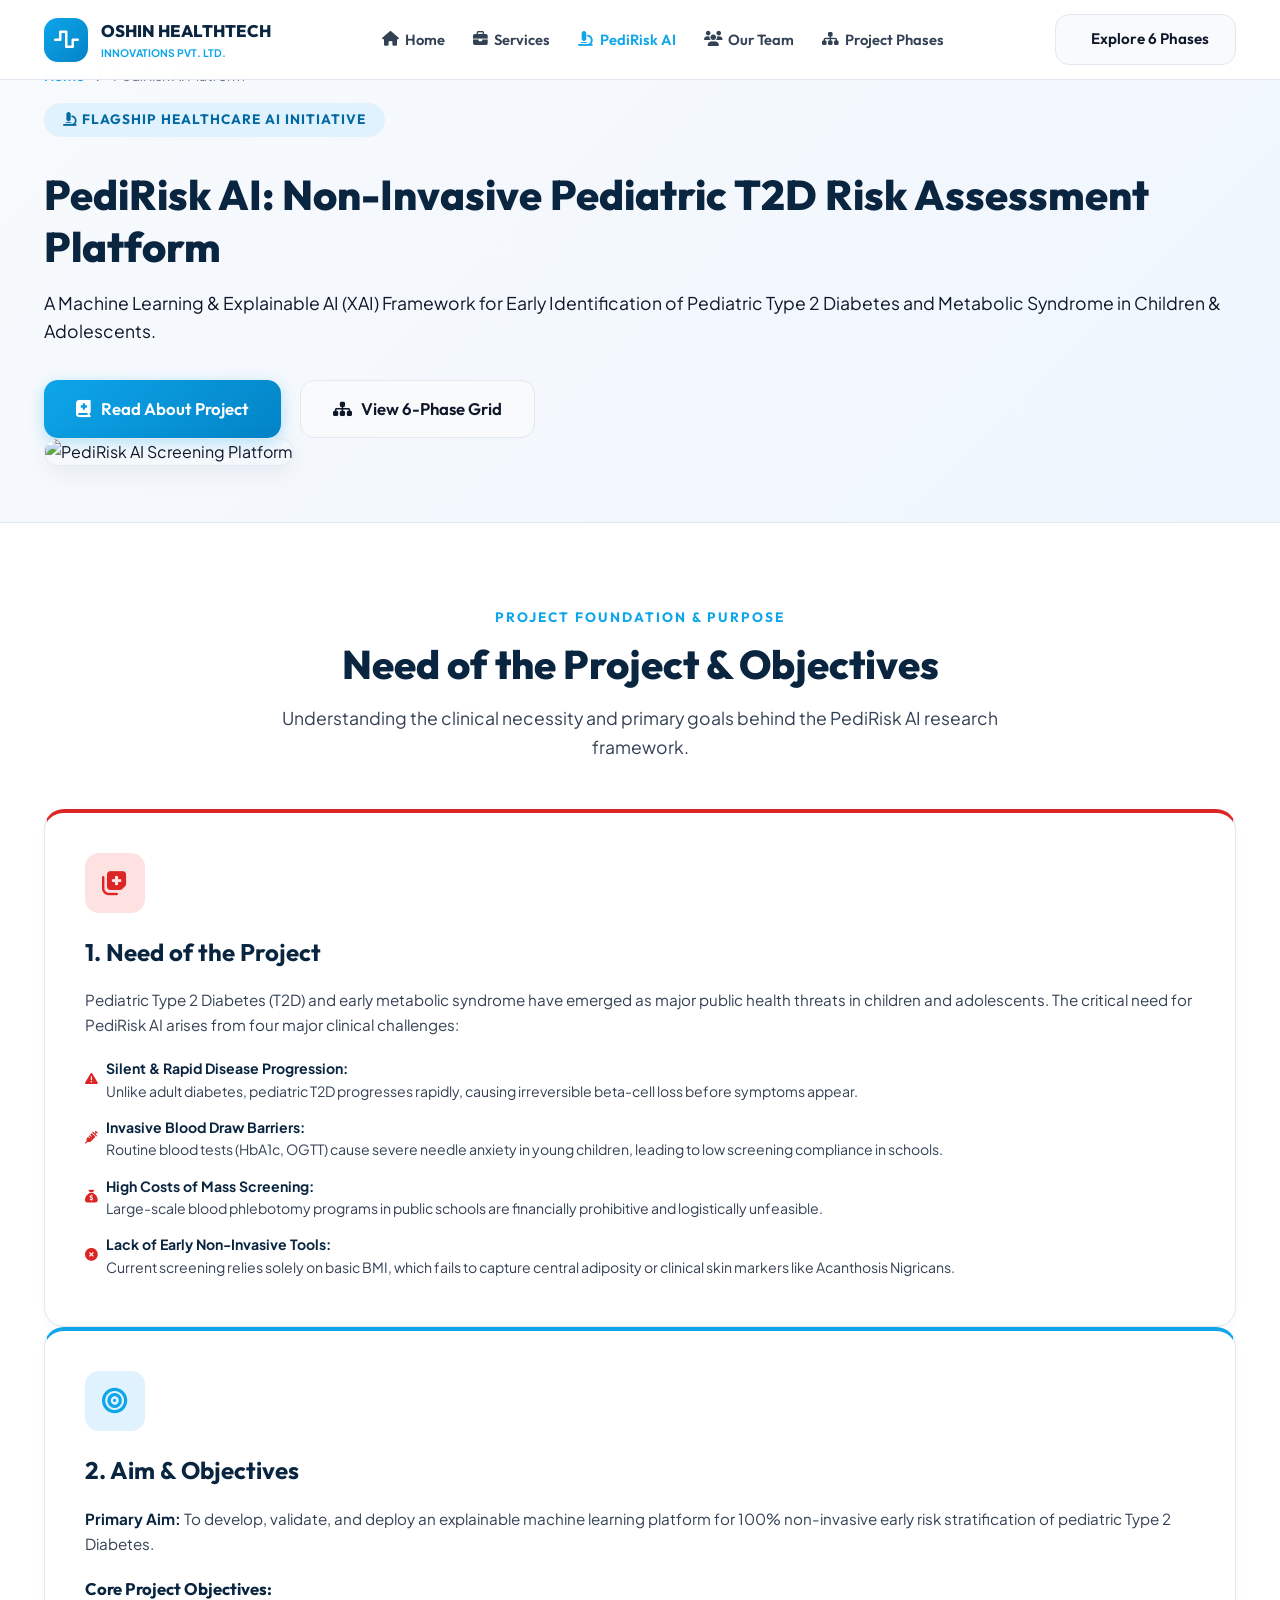
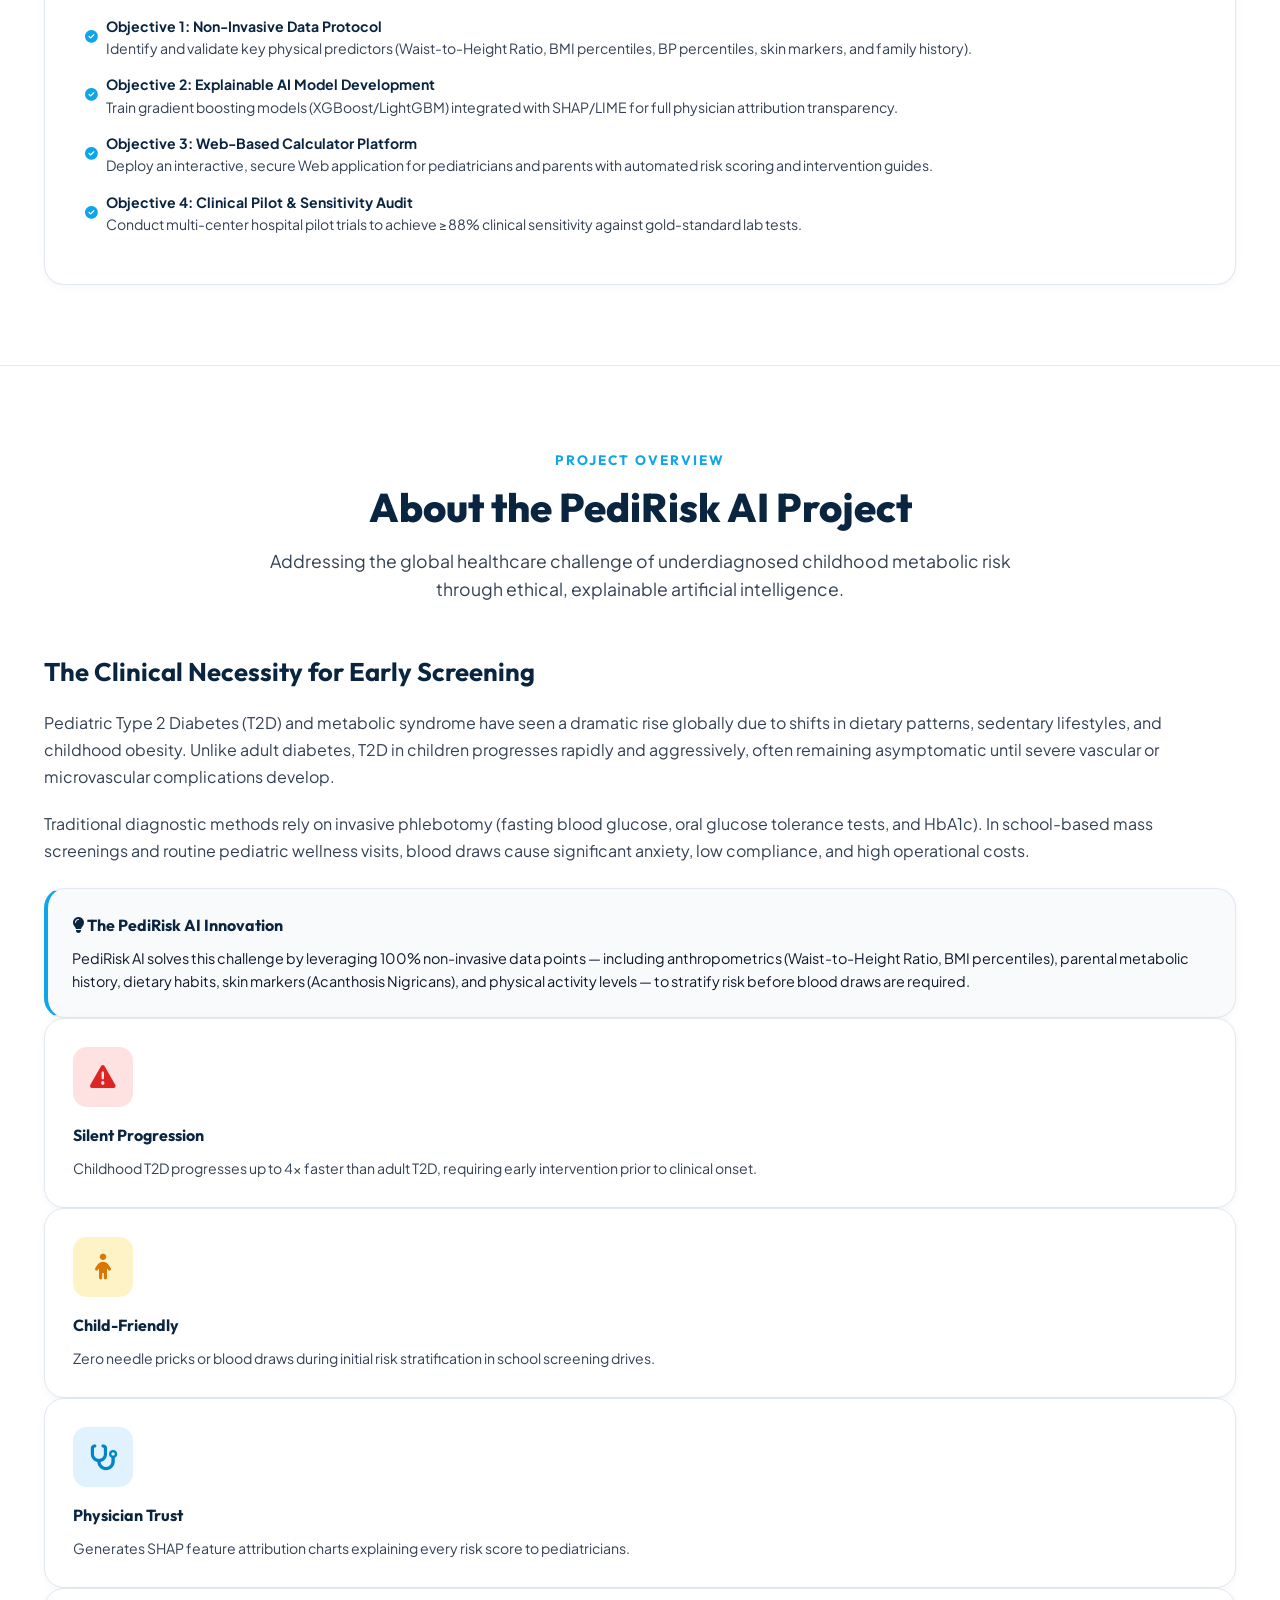
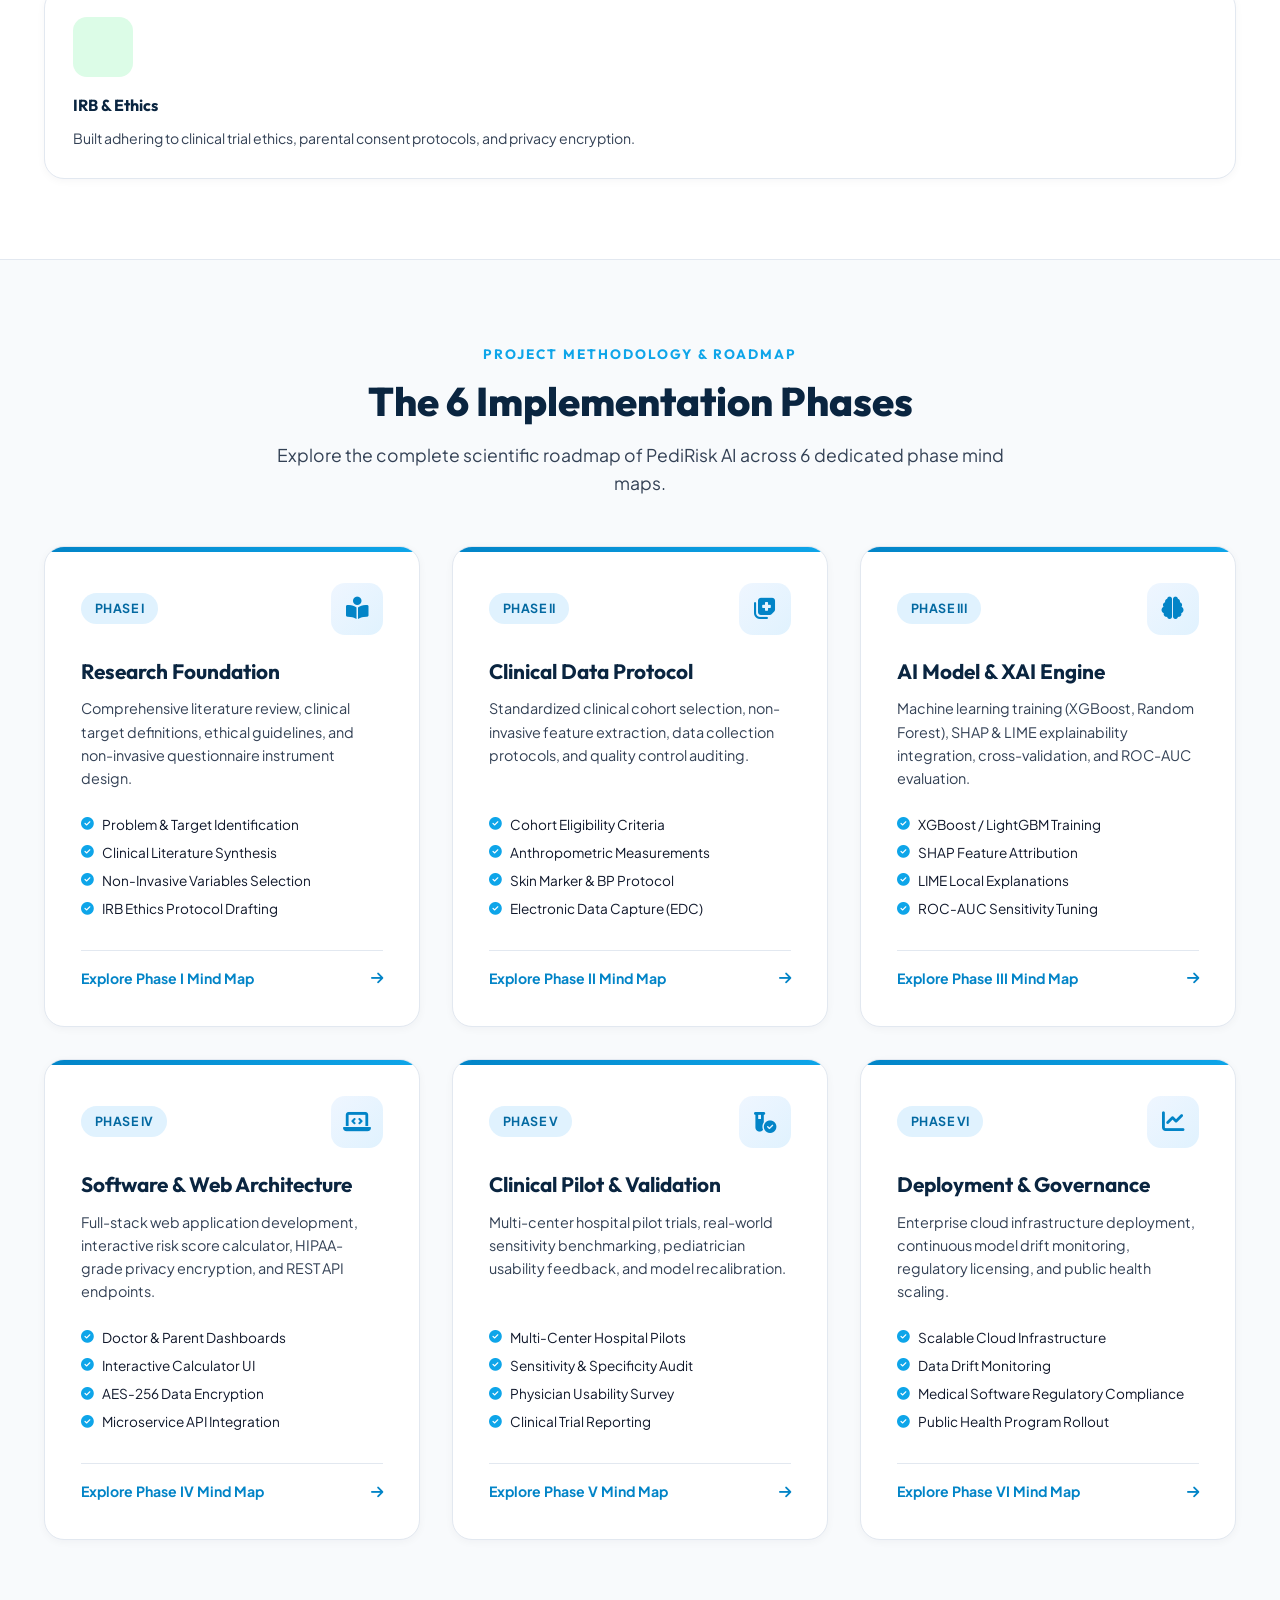
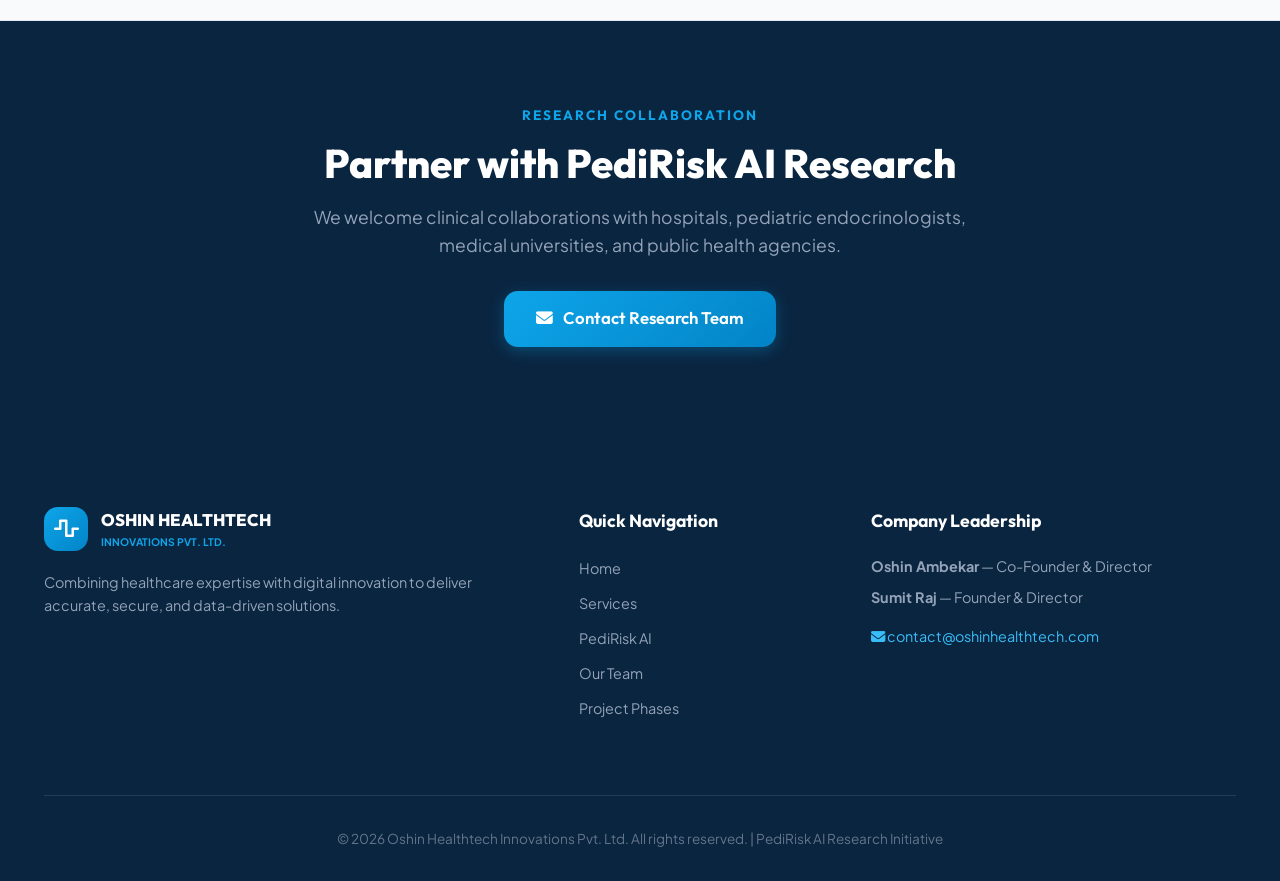
==== commit f0dcc4b4: "Replace metric boxes with Need of Project & Aim/Objectives section in pedirisk-ai.html" ====
--- a/pedirisk-ai.html
+++ b/pedirisk-ai.html
@@ -74,26 +74,104 @@
             </div>
         </section>
 
-        <!-- Key Project Metrics -->
-        <section style="padding: 2.5rem 0; background:#FFFFFF; border-bottom:1px solid #E2E8F0;">
+        <!-- Need of the Project & Aim/Objectives Section -->
+        <section id="project-details" class="section-padding" style="background:#FFFFFF; border-bottom:1px solid #E2E8F0;">
             <div class="container">
-                <div class="grid-4">
-                    <div class="white-card text-center" style="padding:1.5rem; border:1px solid #E2E8F0;">
-                        <span style="font-family:var(--font-heading); font-size:2.2rem; font-weight:800; color:var(--accent-teal);">100%</span>
-                        <p style="font-size:0.85rem; font-weight:600; color:var(--text-secondary); margin-top:0.25rem;">Non-Invasive Screening</p>
-                    </div>
-                    <div class="white-card text-center" style="padding:1.5rem; border:1px solid #E2E8F0;">
-                        <span style="font-family:var(--font-heading); font-size:2.2rem; font-weight:800; color:var(--accent-navy);">88%+</span>
-                        <p style="font-size:0.85rem; font-weight:600; color:var(--text-secondary); margin-top:0.25rem;">Target Clinical Sensitivity</p>
-                    </div>
-                    <div class="white-card text-center" style="padding:1.5rem; border:1px solid #E2E8F0;">
-                        <span style="font-family:var(--font-heading); font-size:2.2rem; font-weight:800; color:var(--accent-blue);">6 Phases</span>
-                        <p style="font-size:0.85rem; font-weight:600; color:var(--text-secondary); margin-top:0.25rem;">Scientific Methodology</p>
-                    </div>
-                    <div class="white-card text-center" style="padding:1.5rem; border:1px solid #E2E8F0;">
-                        <span style="font-family:var(--font-heading); font-size:2.2rem; font-weight:800; color:#0369A1;">XAI Engine</span>
-                        <p style="font-size:0.85rem; font-weight:600; color:var(--text-secondary); margin-top:0.25rem;">SHAP & LIME Transparency</p>
-                    </div>
+                <div class="section-header text-center">
+                    <span class="section-subtitle">PROJECT FOUNDATION & PURPOSE</span>
+                    <h2 class="section-title">Need of the Project & Objectives</h2>
+                    <p class="section-description">
+                        Understanding the clinical necessity and primary goals behind the PediRisk AI research framework.
+                    </p>
+                </div>
+
+                <div class="grid-2" style="gap:3rem; align-items:start;">
+                    
+                    <!-- Left: Need of the Project -->
+                    <div class="white-card" style="padding:2.5rem; border-top:4px solid #DC2626; border-left:1px solid #E2E8F0; border-right:1px solid #E2E8F0; border-bottom:1px solid #E2E8F0;">
+                        <div class="service-icon-box" style="margin-bottom:1.25rem; background:#FEE2E2; color:#DC2626;"><i class="fa-solid fa-notes-medical"></i></div>
+                        <h3 style="font-family:var(--font-heading); font-size:1.5rem; color:var(--accent-navy); margin-bottom:1rem;">
+                            1. Need of the Project
+                        </h3>
+                        <p style="color:var(--text-secondary); font-size:0.95rem; line-height:1.65; margin-bottom:1.25rem;">
+                            Pediatric Type 2 Diabetes (T2D) and early metabolic syndrome have emerged as major public health threats in children and adolescents. The critical need for PediRisk AI arises from four major clinical challenges:
+                        </p>
+                        
+                        <ul class="service-features-list" style="margin-bottom:0;">
+                            <li style="margin-bottom:0.85rem;">
+                                <i class="fa-solid fa-triangle-exclamation" style="color:#DC2626;"></i>
+                                <div>
+                                    <strong style="color:var(--accent-navy);">Silent & Rapid Disease Progression:</strong>
+                                    <span style="display:block; color:var(--text-secondary); font-size:0.88rem;">Unlike adult diabetes, pediatric T2D progresses rapidly, causing irreversible beta-cell loss before symptoms appear.</span>
+                                </div>
+                            </li>
+                            <li style="margin-bottom:0.85rem;">
+                                <i class="fa-solid fa-syringe" style="color:#DC2626;"></i>
+                                <div>
+                                    <strong style="color:var(--accent-navy);">Invasive Blood Draw Barriers:</strong>
+                                    <span style="display:block; color:var(--text-secondary); font-size:0.88rem;">Routine blood tests (HbA1c, OGTT) cause severe needle anxiety in young children, leading to low screening compliance in schools.</span>
+                                </div>
+                            </li>
+                            <li style="margin-bottom:0.85rem;">
+                                <i class="fa-solid fa-sack-dollar" style="color:#DC2626;"></i>
+                                <div>
+                                    <strong style="color:var(--accent-navy);">High Costs of Mass Screening:</strong>
+                                    <span style="display:block; color:var(--text-secondary); font-size:0.88rem;">Large-scale blood phlebotomy programs in public schools are financially prohibitive and logistically unfeasible.</span>
+                                </div>
+                            </li>
+                            <li>
+                                <i class="fa-solid fa-circle-xmark" style="color:#DC2626;"></i>
+                                <div>
+                                    <strong style="color:var(--accent-navy);">Lack of Early Non-Invasive Tools:</strong>
+                                    <span style="display:block; color:var(--text-secondary); font-size:0.88rem;">Current screening relies solely on basic BMI, which fails to capture central adiposity or clinical skin markers like Acanthosis Nigricans.</span>
+                                </div>
+                            </li>
+                        </ul>
+                    </div>
+
+                    <!-- Right: Aim & Objectives -->
+                    <div class="white-card" style="padding:2.5rem; border-top:4px solid var(--accent-teal); border-left:1px solid #E2E8F0; border-right:1px solid #E2E8F0; border-bottom:1px solid #E2E8F0;">
+                        <div class="service-icon-box" style="margin-bottom:1.25rem; background:#E0F2FE; color:var(--accent-teal);"><i class="fa-solid fa-bullseye"></i></div>
+                        <h3 style="font-family:var(--font-heading); font-size:1.5rem; color:var(--accent-navy); margin-bottom:1rem;">
+                            2. Aim & Objectives
+                        </h3>
+                        <p style="color:var(--text-secondary); font-size:0.95rem; line-height:1.65; margin-bottom:1.25rem;">
+                            <strong style="color:var(--accent-navy);">Primary Aim:</strong> To develop, validate, and deploy an explainable machine learning platform for 100% non-invasive early risk stratification of pediatric Type 2 Diabetes.
+                        </p>
+
+                        <h4 style="font-family:var(--font-heading); font-size:1.05rem; color:var(--accent-navy); margin-bottom:0.75rem;">Core Project Objectives:</h4>
+                        <ul class="service-features-list" style="margin-bottom:0;">
+                            <li style="margin-bottom:0.85rem;">
+                                <i class="fa-solid fa-circle-check" style="color:var(--accent-teal);"></i>
+                                <div>
+                                    <strong style="color:var(--accent-navy);">Objective 1: Non-Invasive Data Protocol</strong>
+                                    <span style="display:block; color:var(--text-secondary); font-size:0.88rem;">Identify and validate key physical predictors (Waist-to-Height Ratio, BMI percentiles, BP percentiles, skin markers, and family history).</span>
+                                </div>
+                            </li>
+                            <li style="margin-bottom:0.85rem;">
+                                <i class="fa-solid fa-circle-check" style="color:var(--accent-teal);"></i>
+                                <div>
+                                    <strong style="color:var(--accent-navy);">Objective 2: Explainable AI Model Development</strong>
+                                    <span style="display:block; color:var(--text-secondary); font-size:0.88rem;">Train gradient boosting models (XGBoost/LightGBM) integrated with SHAP/LIME for full physician attribution transparency.</span>
+                                </div>
+                            </li>
+                            <li style="margin-bottom:0.85rem;">
+                                <i class="fa-solid fa-circle-check" style="color:var(--accent-teal);"></i>
+                                <div>
+                                    <strong style="color:var(--accent-navy);">Objective 3: Web-Based Calculator Platform</strong>
+                                    <span style="display:block; color:var(--text-secondary); font-size:0.88rem;">Deploy an interactive, secure Web application for pediatricians and parents with automated risk scoring and intervention guides.</span>
+                                </div>
+                            </li>
+                            <li>
+                                <i class="fa-solid fa-circle-check" style="color:var(--accent-teal);"></i>
+                                <div>
+                                    <strong style="color:var(--accent-navy);">Objective 4: Clinical Pilot & Sensitivity Audit</strong>
+                                    <span style="display:block; color:var(--text-secondary); font-size:0.88rem;">Conduct multi-center hospital pilot trials to achieve ≥88% clinical sensitivity against gold-standard lab tests.</span>
+                                </div>
+                            </li>
+                        </ul>
+                    </div>
+
                 </div>
             </div>
         </section>
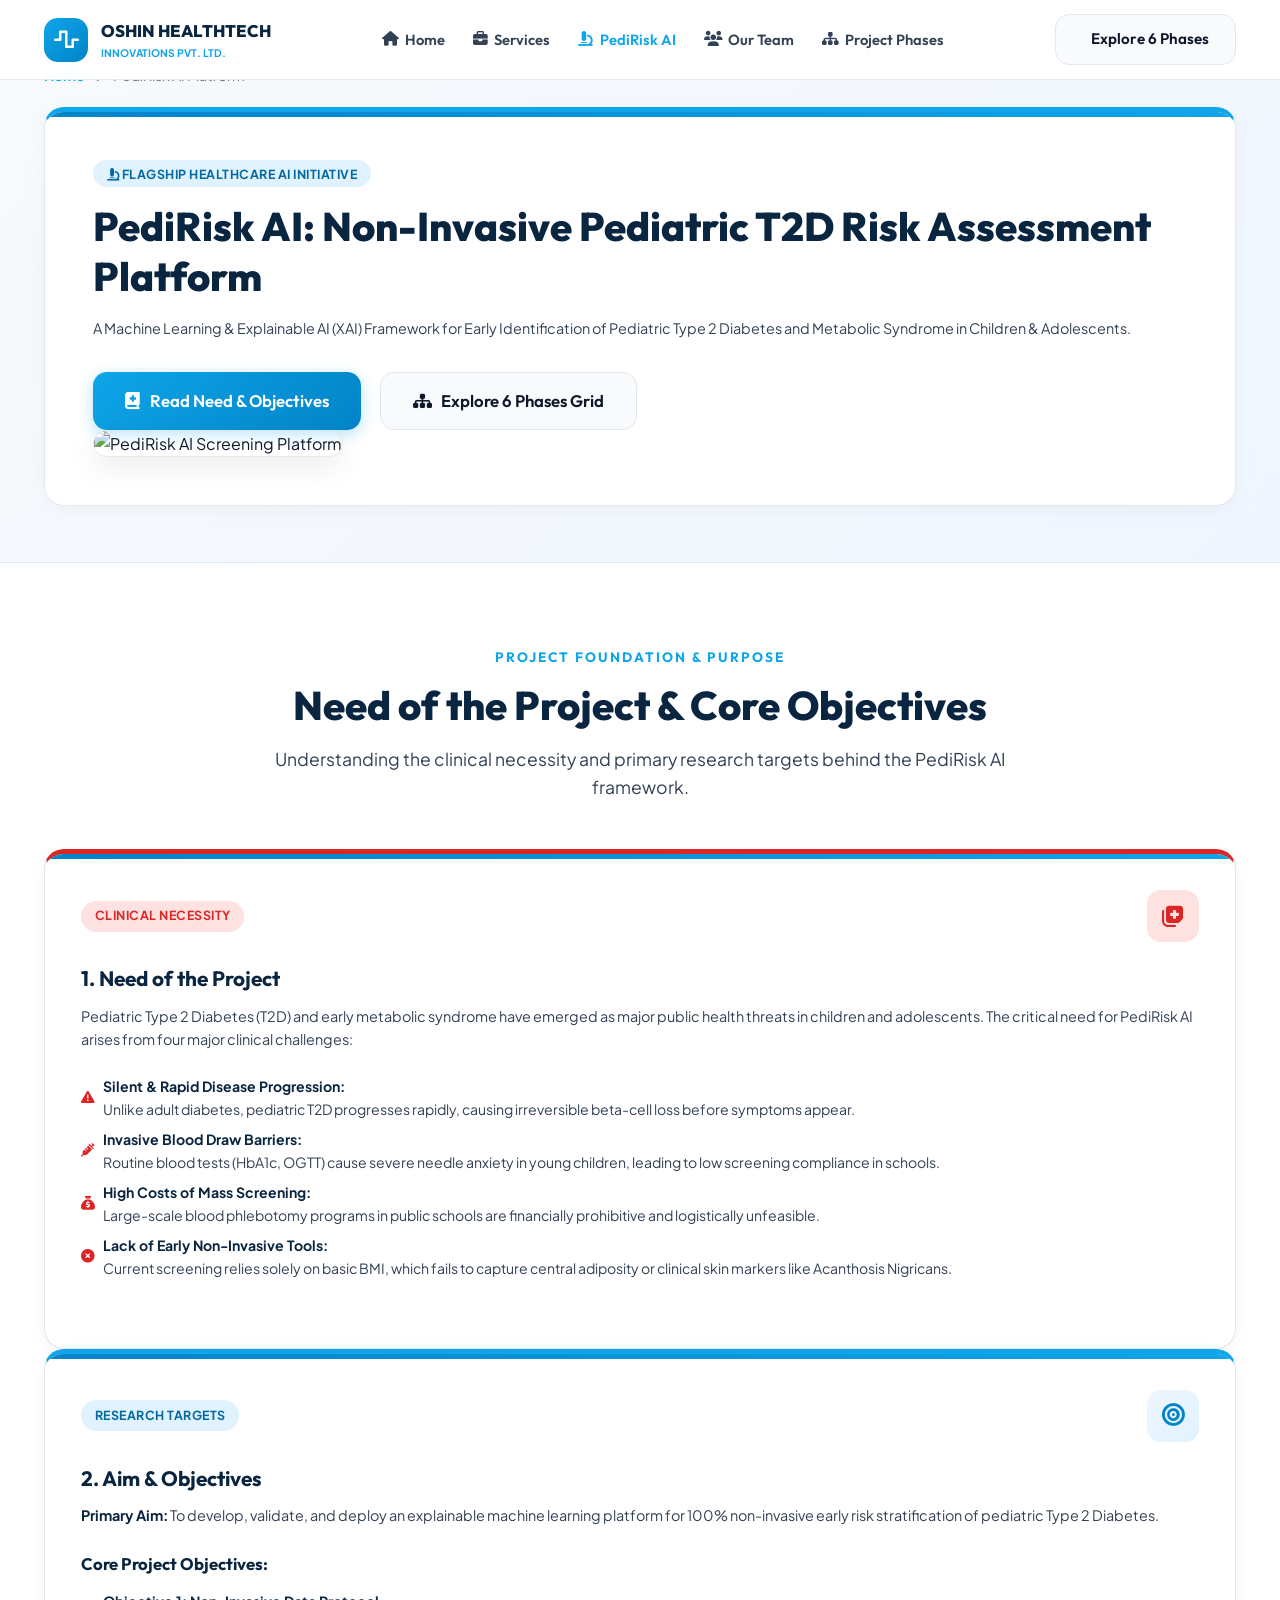
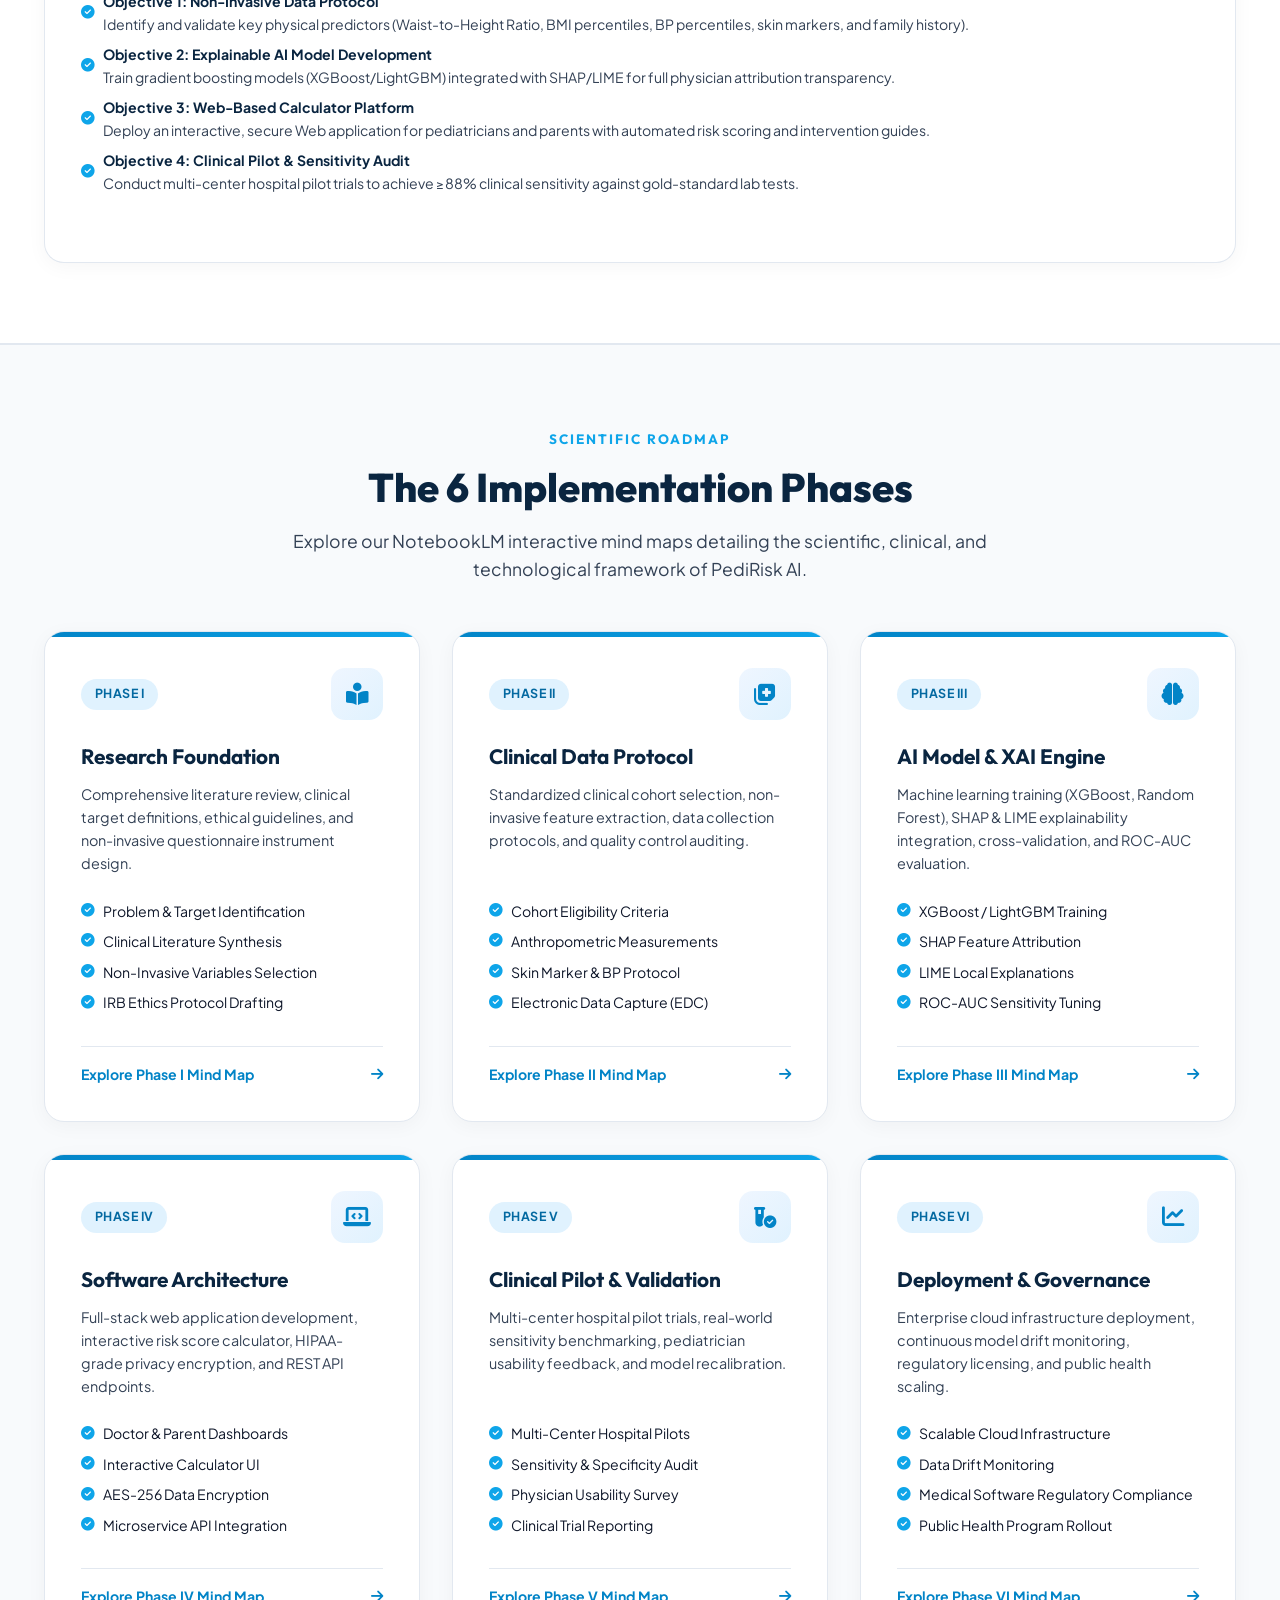
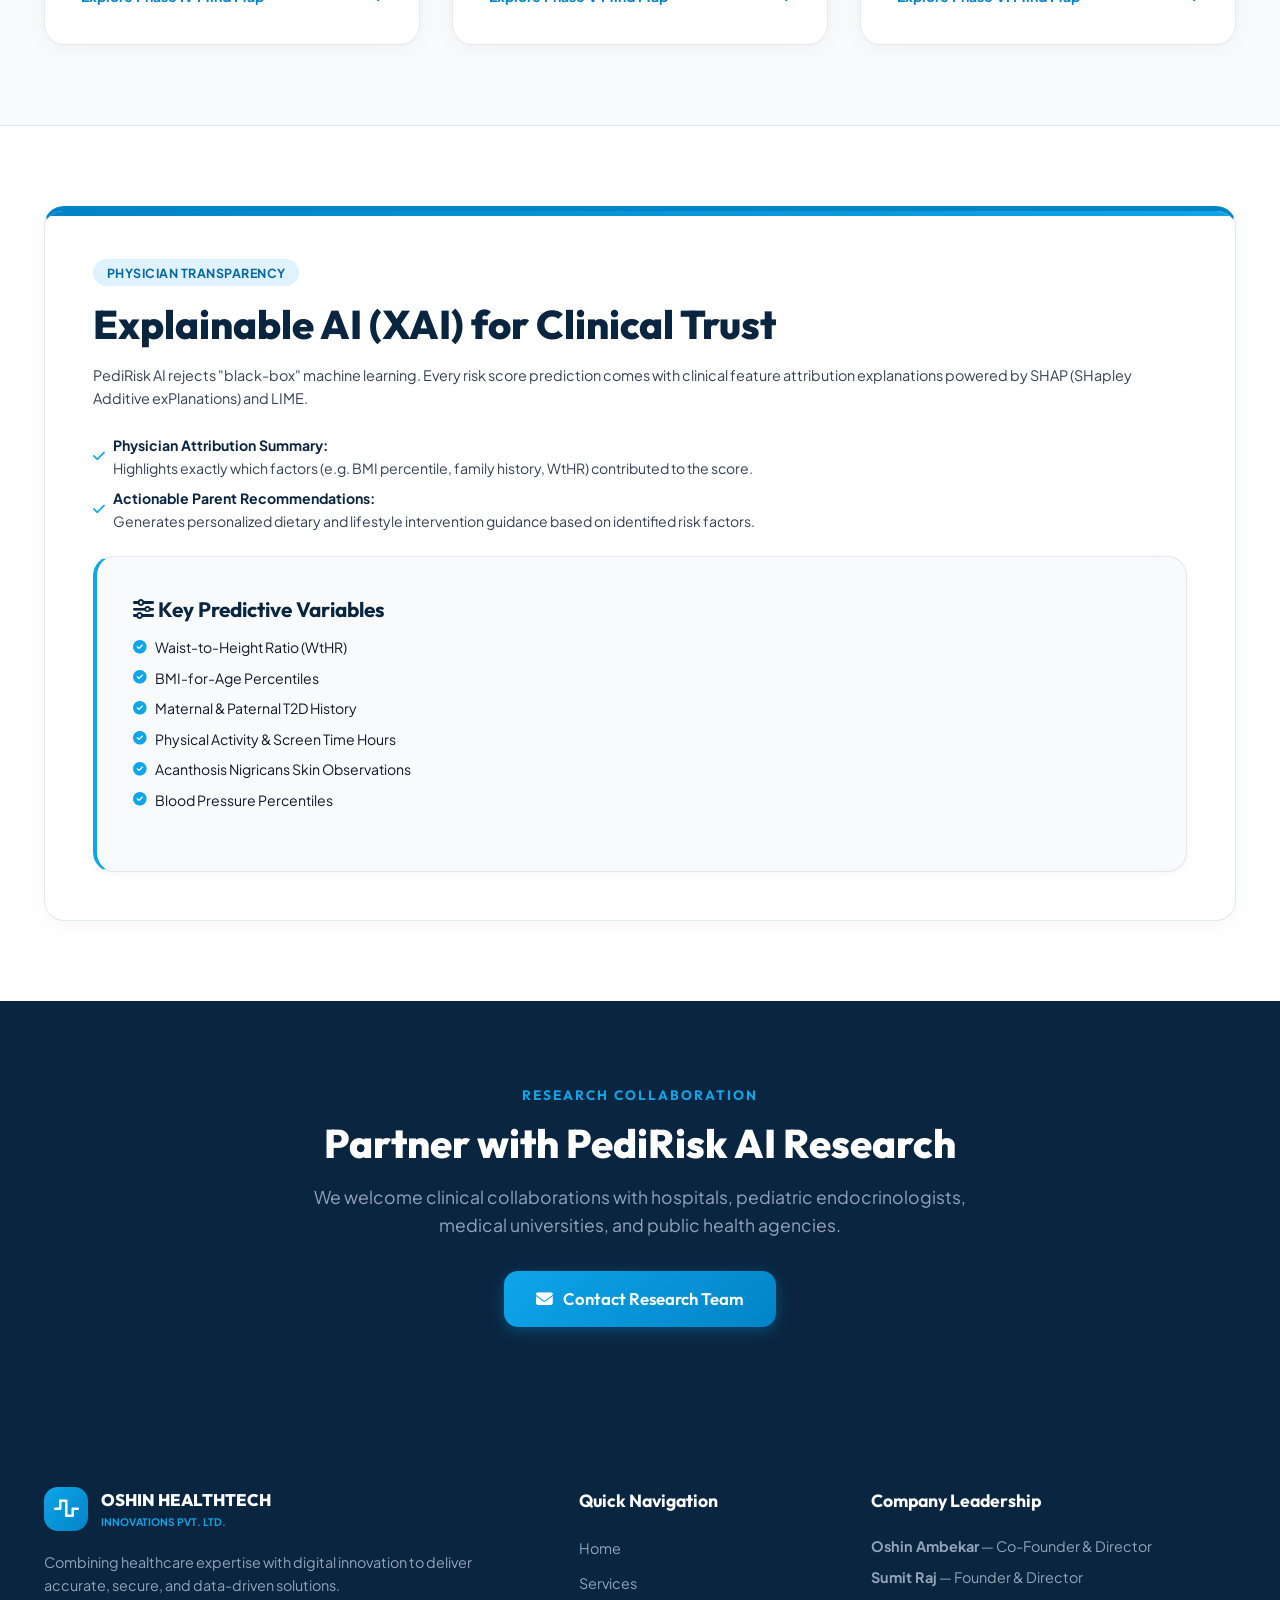
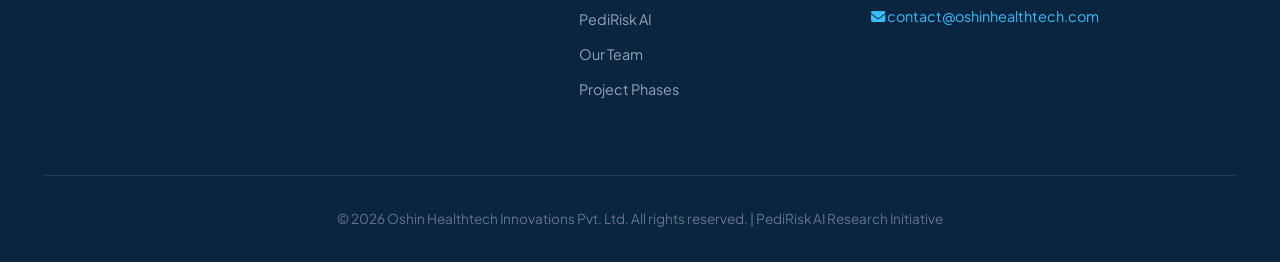
==== commit 855dac1c: "UX/UI Overhaul: Encapsulate all sections into premium cards, fix CSS grid breakage, and eliminate pu" ====
--- a/pedirisk-ai.html
+++ b/pedirisk-ai.html
@@ -40,87 +40,89 @@
     </header>
 
     <main>
-        <!-- Hero & Prominent Project Heading Section -->
+        <!-- Hero Section encapsulated in Premium Card Container -->
         <section class="hero-light" style="padding: 4rem 0 3.5rem 0; background: linear-gradient(135deg, #F8FAFC 0%, #EFF6FF 100%); border-bottom:1px solid #E2E8F0;">
             <div class="container">
-                <div class="breadcrumb-nav" style="margin-bottom:1rem;">
+                <div class="breadcrumb-nav" style="margin-bottom:1.25rem;">
                     <a href="index.html">Home</a> <i class="fa-solid fa-chevron-right"></i>
                     <span>PediRisk AI Platform</span>
                 </div>
 
-                <div class="grid-2 align-center" style="gap:3rem;">
-                    <div>
-                        <span class="phase-title-badge" style="background:#E0F2FE; color:#0369A1; font-weight:700;"><i class="fa-solid fa-microscope"></i> FLAGSHIP HEALTHCARE AI INITIATIVE</span>
-                        
-                        <!-- Prominent Project Heading -->
-                        <h1 class="hero-title" style="font-size: 2.6rem; line-height: 1.25; margin: 1rem 0;">
-                            PediRisk AI: Non-Invasive Pediatric T2D Risk Assessment Platform
-                        </h1>
-                        
-                        <p class="hero-description" style="font-size: 1.1rem; line-height: 1.6; color:var(--text-primary);">
-                            A Machine Learning & Explainable AI (XAI) Framework for Early Identification of Pediatric Type 2 Diabetes and Metabolic Syndrome in Children & Adolescents.
-                        </p>
-
-                        <div class="hero-buttons" style="margin-top:2rem;">
-                            <a href="#about-project" class="btn btn-primary btn-lg"><i class="fa-solid fa-book-medical"></i> Read About Project</a>
-                            <a href="#phases-grid-section" class="btn btn-secondary btn-lg"><i class="fa-solid fa-sitemap"></i> View 6-Phase Grid</a>
-                        </div>
-                    </div>
-
-                    <div class="hero-image-card">
-                        <img src="assets/pedirisk_hero_banner.png" alt="PediRisk AI Screening Platform" class="hero-img" style="border-radius:var(--radius-lg); box-shadow:var(--shadow-md); border:1px solid #E2E8F0;">
+                <div class="ui-card-feature" style="padding: 3rem !important; border-top: 5px solid var(--accent-teal) !important;">
+                    <div class="grid-2 align-center" style="gap:3.5rem;">
+                        <div>
+                            <span class="ui-card-badge" style="background:#E0F2FE; color:#0369A1;"><i class="fa-solid fa-microscope"></i> FLAGSHIP HEALTHCARE AI INITIATIVE</span>
+                            
+                            <h1 class="hero-title" style="font-size: 2.5rem; line-height: 1.25; margin: 1rem 0; color:var(--accent-navy);">
+                                PediRisk AI: Non-Invasive Pediatric T2D Risk Assessment Platform
+                            </h1>
+                            
+                            <p class="hero-description" style="font-size: 1.08rem; line-height: 1.65; color:var(--text-primary);">
+                                A Machine Learning & Explainable AI (XAI) Framework for Early Identification of Pediatric Type 2 Diabetes and Metabolic Syndrome in Children & Adolescents.
+                            </p>
+
+                            <div class="hero-buttons" style="margin-top:2rem;">
+                                <a href="#project-details" class="btn btn-primary btn-lg"><i class="fa-solid fa-book-medical"></i> Read Need & Objectives</a>
+                                <a href="#phases-grid-section" class="btn btn-secondary btn-lg"><i class="fa-solid fa-sitemap"></i> Explore 6 Phases Grid</a>
+                            </div>
+                        </div>
+
+                        <div class="hero-image-card">
+                            <img src="assets/pedirisk_hero_banner.png" alt="PediRisk AI Screening Platform" class="hero-img" style="border-radius:var(--radius-lg); box-shadow:0 10px 30px rgba(0,0,0,0.08); border:1px solid #E2E8F0;">
+                        </div>
                     </div>
                 </div>
             </div>
         </section>
 
-        <!-- Need of the Project & Aim/Objectives Section -->
+        <!-- Need of the Project & Aim/Objectives Cards Section -->
         <section id="project-details" class="section-padding" style="background:#FFFFFF; border-bottom:1px solid #E2E8F0;">
             <div class="container">
                 <div class="section-header text-center">
                     <span class="section-subtitle">PROJECT FOUNDATION & PURPOSE</span>
-                    <h2 class="section-title">Need of the Project & Objectives</h2>
+                    <h2 class="section-title">Need of the Project & Core Objectives</h2>
                     <p class="section-description">
-                        Understanding the clinical necessity and primary goals behind the PediRisk AI research framework.
+                        Understanding the clinical necessity and primary research targets behind the PediRisk AI framework.
                     </p>
                 </div>
 
-                <div class="grid-2" style="gap:3rem; align-items:start;">
+                <div class="grid-2" style="gap:2.5rem; align-items:stretch;">
                     
-                    <!-- Left: Need of the Project -->
-                    <div class="white-card" style="padding:2.5rem; border-top:4px solid #DC2626; border-left:1px solid #E2E8F0; border-right:1px solid #E2E8F0; border-bottom:1px solid #E2E8F0;">
-                        <div class="service-icon-box" style="margin-bottom:1.25rem; background:#FEE2E2; color:#DC2626;"><i class="fa-solid fa-notes-medical"></i></div>
-                        <h3 style="font-family:var(--font-heading); font-size:1.5rem; color:var(--accent-navy); margin-bottom:1rem;">
-                            1. Need of the Project
-                        </h3>
-                        <p style="color:var(--text-secondary); font-size:0.95rem; line-height:1.65; margin-bottom:1.25rem;">
+                    <!-- Left Premium Card: Need of the Project -->
+                    <div class="ui-card-feature" style="border-top: 5px solid #DC2626 !important;">
+                        <div class="ui-card-header-flex">
+                            <div class="ui-card-badge" style="background:#FEE2E2 !important; color:#DC2626 !important;">CLINICAL NECESSITY</div>
+                            <div class="ui-card-icon-box" style="background:#FEE2E2 !important; color:#DC2626 !important;"><i class="fa-solid fa-notes-medical"></i></div>
+                        </div>
+                        <h3>1. Need of the Project</h3>
+                        <p>
                             Pediatric Type 2 Diabetes (T2D) and early metabolic syndrome have emerged as major public health threats in children and adolescents. The critical need for PediRisk AI arises from four major clinical challenges:
                         </p>
                         
-                        <ul class="service-features-list" style="margin-bottom:0;">
-                            <li style="margin-bottom:0.85rem;">
-                                <i class="fa-solid fa-triangle-exclamation" style="color:#DC2626;"></i>
+                        <ul class="ui-card-checklist">
+                            <li>
+                                <i class="fa-solid fa-triangle-exclamation" style="color:#DC2626 !important;"></i>
                                 <div>
                                     <strong style="color:var(--accent-navy);">Silent & Rapid Disease Progression:</strong>
                                     <span style="display:block; color:var(--text-secondary); font-size:0.88rem;">Unlike adult diabetes, pediatric T2D progresses rapidly, causing irreversible beta-cell loss before symptoms appear.</span>
                                 </div>
                             </li>
-                            <li style="margin-bottom:0.85rem;">
-                                <i class="fa-solid fa-syringe" style="color:#DC2626;"></i>
+                            <li>
+                                <i class="fa-solid fa-syringe" style="color:#DC2626 !important;"></i>
                                 <div>
                                     <strong style="color:var(--accent-navy);">Invasive Blood Draw Barriers:</strong>
                                     <span style="display:block; color:var(--text-secondary); font-size:0.88rem;">Routine blood tests (HbA1c, OGTT) cause severe needle anxiety in young children, leading to low screening compliance in schools.</span>
                                 </div>
                             </li>
-                            <li style="margin-bottom:0.85rem;">
-                                <i class="fa-solid fa-sack-dollar" style="color:#DC2626;"></i>
+                            <li>
+                                <i class="fa-solid fa-sack-dollar" style="color:#DC2626 !important;"></i>
                                 <div>
                                     <strong style="color:var(--accent-navy);">High Costs of Mass Screening:</strong>
                                     <span style="display:block; color:var(--text-secondary); font-size:0.88rem;">Large-scale blood phlebotomy programs in public schools are financially prohibitive and logistically unfeasible.</span>
                                 </div>
                             </li>
                             <li>
-                                <i class="fa-solid fa-circle-xmark" style="color:#DC2626;"></i>
+                                <i class="fa-solid fa-circle-xmark" style="color:#DC2626 !important;"></i>
                                 <div>
                                     <strong style="color:var(--accent-navy);">Lack of Early Non-Invasive Tools:</strong>
                                     <span style="display:block; color:var(--text-secondary); font-size:0.88rem;">Current screening relies solely on basic BMI, which fails to capture central adiposity or clinical skin markers like Acanthosis Nigricans.</span>
@@ -129,41 +131,42 @@
                         </ul>
                     </div>
 
-                    <!-- Right: Aim & Objectives -->
-                    <div class="white-card" style="padding:2.5rem; border-top:4px solid var(--accent-teal); border-left:1px solid #E2E8F0; border-right:1px solid #E2E8F0; border-bottom:1px solid #E2E8F0;">
-                        <div class="service-icon-box" style="margin-bottom:1.25rem; background:#E0F2FE; color:var(--accent-teal);"><i class="fa-solid fa-bullseye"></i></div>
-                        <h3 style="font-family:var(--font-heading); font-size:1.5rem; color:var(--accent-navy); margin-bottom:1rem;">
-                            2. Aim & Objectives
-                        </h3>
-                        <p style="color:var(--text-secondary); font-size:0.95rem; line-height:1.65; margin-bottom:1.25rem;">
+                    <!-- Right Premium Card: Aim & Objectives -->
+                    <div class="ui-card-feature" style="border-top: 5px solid var(--accent-teal) !important;">
+                        <div class="ui-card-header-flex">
+                            <div class="ui-card-badge" style="background:#E0F2FE !important; color:#0369A1 !important;">RESEARCH TARGETS</div>
+                            <div class="ui-card-icon-box"><i class="fa-solid fa-bullseye"></i></div>
+                        </div>
+                        <h3>2. Aim & Objectives</h3>
+                        <p>
                             <strong style="color:var(--accent-navy);">Primary Aim:</strong> To develop, validate, and deploy an explainable machine learning platform for 100% non-invasive early risk stratification of pediatric Type 2 Diabetes.
                         </p>
 
                         <h4 style="font-family:var(--font-heading); font-size:1.05rem; color:var(--accent-navy); margin-bottom:0.75rem;">Core Project Objectives:</h4>
-                        <ul class="service-features-list" style="margin-bottom:0;">
-                            <li style="margin-bottom:0.85rem;">
-                                <i class="fa-solid fa-circle-check" style="color:var(--accent-teal);"></i>
+                        <ul class="ui-card-checklist">
+                            <li>
+                                <i class="fa-solid fa-circle-check"></i>
                                 <div>
                                     <strong style="color:var(--accent-navy);">Objective 1: Non-Invasive Data Protocol</strong>
                                     <span style="display:block; color:var(--text-secondary); font-size:0.88rem;">Identify and validate key physical predictors (Waist-to-Height Ratio, BMI percentiles, BP percentiles, skin markers, and family history).</span>
                                 </div>
                             </li>
-                            <li style="margin-bottom:0.85rem;">
-                                <i class="fa-solid fa-circle-check" style="color:var(--accent-teal);"></i>
+                            <li>
+                                <i class="fa-solid fa-circle-check"></i>
                                 <div>
                                     <strong style="color:var(--accent-navy);">Objective 2: Explainable AI Model Development</strong>
                                     <span style="display:block; color:var(--text-secondary); font-size:0.88rem;">Train gradient boosting models (XGBoost/LightGBM) integrated with SHAP/LIME for full physician attribution transparency.</span>
                                 </div>
                             </li>
-                            <li style="margin-bottom:0.85rem;">
-                                <i class="fa-solid fa-circle-check" style="color:var(--accent-teal);"></i>
+                            <li>
+                                <i class="fa-solid fa-circle-check"></i>
                                 <div>
                                     <strong style="color:var(--accent-navy);">Objective 3: Web-Based Calculator Platform</strong>
                                     <span style="display:block; color:var(--text-secondary); font-size:0.88rem;">Deploy an interactive, secure Web application for pediatricians and parents with automated risk scoring and intervention guides.</span>
                                 </div>
                             </li>
                             <li>
-                                <i class="fa-solid fa-circle-check" style="color:var(--accent-teal);"></i>
+                                <i class="fa-solid fa-circle-check"></i>
                                 <div>
                                     <strong style="color:var(--accent-navy);">Objective 4: Clinical Pilot & Sensitivity Audit</strong>
                                     <span style="display:block; color:var(--text-secondary); font-size:0.88rem;">Conduct multi-center hospital pilot trials to achieve ≥88% clinical sensitivity against gold-standard lab tests.</span>
@@ -176,204 +179,188 @@
             </div>
         </section>
 
-        <!-- Comprehensive About The Project Section -->
-        <section id="about-project" class="section-padding" style="background:#FFFFFF;">
-            <div class="container">
-                <div class="section-header text-center">
-                    <span class="section-subtitle">PROJECT OVERVIEW</span>
-                    <h2 class="section-title">About the PediRisk AI Project</h2>
-                    <p class="section-description">
-                        Addressing the global healthcare challenge of underdiagnosed childhood metabolic risk through ethical, explainable artificial intelligence.
-                    </p>
-                </div>
-
-                <div class="grid-2 align-center" style="gap:3.5rem;">
-                    <div>
-                        <h3 style="font-family:var(--font-heading); font-size:1.6rem; color:var(--accent-navy); margin-bottom:1rem;">
-                            The Clinical Necessity for Early Screening
-                        </h3>
-                        <p style="color:var(--text-secondary); line-height:1.7; margin-bottom:1.25rem;">
-                            Pediatric Type 2 Diabetes (T2D) and metabolic syndrome have seen a dramatic rise globally due to shifts in dietary patterns, sedentary lifestyles, and childhood obesity. Unlike adult diabetes, T2D in children progresses rapidly and aggressively, often remaining asymptomatic until severe vascular or microvascular complications develop.
-                        </p>
-                        <p style="color:var(--text-secondary); line-height:1.7; margin-bottom:1.5rem;">
-                            Traditional diagnostic methods rely on invasive phlebotomy (fasting blood glucose, oral glucose tolerance tests, and HbA1c). In school-based mass screenings and routine pediatric wellness visits, blood draws cause significant anxiety, low compliance, and high operational costs.
-                        </p>
-
-                        <div class="white-card" style="padding:1.5rem; background:#F8FAFC; border-left:4px solid var(--accent-teal);">
-                            <h4 style="font-family:var(--font-heading); color:var(--accent-navy); margin-bottom:0.5rem;"><i class="fa-solid fa-lightbulb"></i> The PediRisk AI Innovation</h4>
-                            <p style="font-size:0.9rem; color:var(--text-primary); margin:0;">
-                                PediRisk AI solves this challenge by leveraging 100% non-invasive data points — including anthropometrics (Waist-to-Height Ratio, BMI percentiles), parental metabolic history, dietary habits, skin markers (Acanthosis Nigricans), and physical activity levels — to stratify risk before blood draws are required.
-                            </p>
-                        </div>
-                    </div>
-
-                    <div>
-                        <div class="grid-2" style="gap:1.5rem;">
-                            
-                            <div class="white-card" style="padding:1.75rem; border:1px solid #E2E8F0;">
-                                <div class="service-icon-box" style="margin-bottom:1rem; background:#FEE2E2; color:#DC2626;"><i class="fa-solid fa-triangle-exclamation"></i></div>
-                                <h4 style="font-family:var(--font-heading); color:var(--accent-navy); margin-bottom:0.5rem;">Silent Progression</h4>
-                                <p style="font-size:0.88rem; color:var(--text-secondary);">Childhood T2D progresses up to 4x faster than adult T2D, requiring early intervention prior to clinical onset.</p>
-                            </div>
-
-                            <div class="white-card" style="padding:1.75rem; border:1px solid #E2E8F0;">
-                                <div class="service-icon-box" style="margin-bottom:1rem; background:#FEF3C7; color:#D97706;"><i class="fa-solid fa-child"></i></div>
-                                <h4 style="font-family:var(--font-heading); color:var(--accent-navy); margin-bottom:0.5rem;">Child-Friendly</h4>
-                                <p style="font-size:0.88rem; color:var(--text-secondary);">Zero needle pricks or blood draws during initial risk stratification in school screening drives.</p>
-                            </div>
-
-                            <div class="white-card" style="padding:1.75rem; border:1px solid #E2E8F0;">
-                                <div class="service-icon-box" style="margin-bottom:1rem; background:#E0F2FE; color:#0284C7;"><i class="fa-solid fa-stethoscope"></i></div>
-                                <h4 style="font-family:var(--font-heading); color:var(--accent-navy); margin-bottom:0.5rem;">Physician Trust</h4>
-                                <p style="font-size:0.88rem; color:var(--text-secondary);">Generates SHAP feature attribution charts explaining every risk score to pediatricians.</p>
-                            </div>
-
-                            <div class="white-card" style="padding:1.75rem; border:1px solid #E2E8F0;">
-                                <div class="service-icon-box" style="margin-bottom:1rem; background:#DCFCE7; color:#16A34A;"><i class="fa-solid fa-shield-check"></i></div>
-                                <h4 style="font-family:var(--font-heading); color:var(--accent-navy); margin-bottom:0.5rem;">IRB & Ethics</h4>
-                                <p style="font-size:0.88rem; color:var(--text-secondary);">Built adhering to clinical trial ethics, parental consent protocols, and privacy encryption.</p>
-                            </div>
-
-                        </div>
-                    </div>
-                </div>
-            </div>
-        </section>
-
-        <!-- 6-Phase Scientific Methodology Grid Section (2 Rows x 3 Columns) -->
+        <!-- 6-Phase Grid Section (2 Rows x 3 Columns) -->
         <section id="phases-grid-section" class="section-padding" style="background:#F8FAFC; border-top:1px solid #E2E8F0; border-bottom:1px solid #E2E8F0;">
             <div class="container">
                 <div class="section-header text-center">
-                    <span class="section-subtitle">PROJECT METHODOLOGY & ROADMAP</span>
+                    <span class="section-subtitle">SCIENTIFIC ROADMAP</span>
                     <h2 class="section-title">The 6 Implementation Phases</h2>
                     <p class="section-description">
-                        Explore the complete scientific roadmap of PediRisk AI across 6 dedicated phase mind maps.
+                        Explore our NotebookLM interactive mind maps detailing the scientific, clinical, and technological framework of PediRisk AI.
                     </p>
                 </div>
 
-                <!-- 2-ROW x 3-COLUMN GRID -->
-                <div class="grid-3-phases">
+                <!-- STRICT 2-ROW x 3-COLUMN GRID -->
+                <div class="pedirisk-cards-grid">
                     
                     <!-- Row 1, Card 1: Phase I -->
-                    <a href="phase1-research.html" class="premium-phase-card">
-                        <div class="phase-card-header">
-                            <span class="phase-badge-pill">PHASE I</span>
-                            <div class="phase-card-icon"><i class="fa-solid fa-book-open-reader"></i></div>
+                    <div class="ui-card-feature">
+                        <div class="ui-card-header-flex">
+                            <span class="ui-card-badge">PHASE I</span>
+                            <div class="ui-card-icon-box"><i class="fa-solid fa-book-open-reader"></i></div>
                         </div>
                         <h3>Research Foundation</h3>
-                        <p class="phase-card-desc">Comprehensive literature review, clinical target definitions, ethical guidelines, and non-invasive questionnaire instrument design.</p>
-                        <ul class="phase-card-bullets">
+                        <p>Comprehensive literature review, clinical target definitions, ethical guidelines, and non-invasive questionnaire instrument design.</p>
+                        <ul class="ui-card-checklist">
                             <li><i class="fa-solid fa-circle-check"></i> Problem & Target Identification</li>
                             <li><i class="fa-solid fa-circle-check"></i> Clinical Literature Synthesis</li>
                             <li><i class="fa-solid fa-circle-check"></i> Non-Invasive Variables Selection</li>
                             <li><i class="fa-solid fa-circle-check"></i> IRB Ethics Protocol Drafting</li>
                         </ul>
-                        <div class="phase-card-cta">
+                        <a href="phase1-research.html" class="ui-card-action-btn">
                             <span>Explore Phase I Mind Map</span>
                             <i class="fa-solid fa-arrow-right"></i>
-                        </div>
-                    </a>
+                        </a>
+                    </div>
 
                     <!-- Row 1, Card 2: Phase II -->
-                    <a href="phase2-clinical.html" class="premium-phase-card">
-                        <div class="phase-card-header">
-                            <span class="phase-badge-pill">PHASE II</span>
-                            <div class="phase-card-icon"><i class="fa-solid fa-notes-medical"></i></div>
+                    <div class="ui-card-feature">
+                        <div class="ui-card-header-flex">
+                            <span class="ui-card-badge">PHASE II</span>
+                            <div class="ui-card-icon-box"><i class="fa-solid fa-notes-medical"></i></div>
                         </div>
                         <h3>Clinical Data Protocol</h3>
-                        <p class="phase-card-desc">Standardized clinical cohort selection, non-invasive feature extraction, data collection protocols, and quality control auditing.</p>
-                        <ul class="phase-card-bullets">
+                        <p>Standardized clinical cohort selection, non-invasive feature extraction, data collection protocols, and quality control auditing.</p>
+                        <ul class="ui-card-checklist">
                             <li><i class="fa-solid fa-circle-check"></i> Cohort Eligibility Criteria</li>
                             <li><i class="fa-solid fa-circle-check"></i> Anthropometric Measurements</li>
                             <li><i class="fa-solid fa-circle-check"></i> Skin Marker & BP Protocol</li>
                             <li><i class="fa-solid fa-circle-check"></i> Electronic Data Capture (EDC)</li>
                         </ul>
-                        <div class="phase-card-cta">
+                        <a href="phase2-clinical.html" class="ui-card-action-btn">
                             <span>Explore Phase II Mind Map</span>
                             <i class="fa-solid fa-arrow-right"></i>
-                        </div>
-                    </a>
+                        </a>
+                    </div>
 
                     <!-- Row 1, Card 3: Phase III -->
-                    <a href="phase3-ai.html" class="premium-phase-card">
-                        <div class="phase-card-header">
-                            <span class="phase-badge-pill">PHASE III</span>
-                            <div class="phase-card-icon"><i class="fa-solid fa-brain"></i></div>
+                    <div class="ui-card-feature">
+                        <div class="ui-card-header-flex">
+                            <span class="ui-card-badge">PHASE III</span>
+                            <div class="ui-card-icon-box"><i class="fa-solid fa-brain"></i></div>
                         </div>
                         <h3>AI Model & XAI Engine</h3>
-                        <p class="phase-card-desc">Machine learning training (XGBoost, Random Forest), SHAP & LIME explainability integration, cross-validation, and ROC-AUC evaluation.</p>
-                        <ul class="phase-card-bullets">
+                        <p>Machine learning training (XGBoost, Random Forest), SHAP & LIME explainability integration, cross-validation, and ROC-AUC evaluation.</p>
+                        <ul class="ui-card-checklist">
                             <li><i class="fa-solid fa-circle-check"></i> XGBoost / LightGBM Training</li>
                             <li><i class="fa-solid fa-circle-check"></i> SHAP Feature Attribution</li>
                             <li><i class="fa-solid fa-circle-check"></i> LIME Local Explanations</li>
                             <li><i class="fa-solid fa-circle-check"></i> ROC-AUC Sensitivity Tuning</li>
                         </ul>
-                        <div class="phase-card-cta">
+                        <a href="phase3-ai.html" class="ui-card-action-btn">
                             <span>Explore Phase III Mind Map</span>
                             <i class="fa-solid fa-arrow-right"></i>
-                        </div>
-                    </a>
+                        </a>
+                    </div>
 
                     <!-- Row 2, Card 4: Phase IV -->
-                    <a href="phase4-software.html" class="premium-phase-card">
-                        <div class="phase-card-header">
-                            <span class="phase-badge-pill">PHASE IV</span>
-                            <div class="phase-card-icon"><i class="fa-solid fa-laptop-code"></i></div>
-                        </div>
-                        <h3>Software & Web Architecture</h3>
-                        <p class="phase-card-desc">Full-stack web application development, interactive risk score calculator, HIPAA-grade privacy encryption, and REST API endpoints.</p>
-                        <ul class="phase-card-bullets">
+                    <div class="ui-card-feature">
+                        <div class="ui-card-header-flex">
+                            <span class="ui-card-badge">PHASE IV</span>
+                            <div class="ui-card-icon-box"><i class="fa-solid fa-laptop-code"></i></div>
+                        </div>
+                        <h3>Software Architecture</h3>
+                        <p>Full-stack web application development, interactive risk score calculator, HIPAA-grade privacy encryption, and REST API endpoints.</p>
+                        <ul class="ui-card-checklist">
                             <li><i class="fa-solid fa-circle-check"></i> Doctor & Parent Dashboards</li>
                             <li><i class="fa-solid fa-circle-check"></i> Interactive Calculator UI</li>
                             <li><i class="fa-solid fa-circle-check"></i> AES-256 Data Encryption</li>
                             <li><i class="fa-solid fa-circle-check"></i> Microservice API Integration</li>
                         </ul>
-                        <div class="phase-card-cta">
+                        <a href="phase4-software.html" class="ui-card-action-btn">
                             <span>Explore Phase IV Mind Map</span>
                             <i class="fa-solid fa-arrow-right"></i>
-                        </div>
-                    </a>
+                        </a>
+                    </div>
 
                     <!-- Row 2, Card 5: Phase V -->
-                    <a href="phase5-pilot.html" class="premium-phase-card">
-                        <div class="phase-card-header">
-                            <span class="phase-badge-pill">PHASE V</span>
-                            <div class="phase-card-icon"><i class="fa-solid fa-vial-circle-check"></i></div>
+                    <div class="ui-card-feature">
+                        <div class="ui-card-header-flex">
+                            <span class="ui-card-badge">PHASE V</span>
+                            <div class="ui-card-icon-box"><i class="fa-solid fa-vial-circle-check"></i></div>
                         </div>
                         <h3>Clinical Pilot & Validation</h3>
-                        <p class="phase-card-desc">Multi-center hospital pilot trials, real-world sensitivity benchmarking, pediatrician usability feedback, and model recalibration.</p>
-                        <ul class="phase-card-bullets">
+                        <p>Multi-center hospital pilot trials, real-world sensitivity benchmarking, pediatrician usability feedback, and model recalibration.</p>
+                        <ul class="ui-card-checklist">
                             <li><i class="fa-solid fa-circle-check"></i> Multi-Center Hospital Pilots</li>
                             <li><i class="fa-solid fa-circle-check"></i> Sensitivity & Specificity Audit</li>
                             <li><i class="fa-solid fa-circle-check"></i> Physician Usability Survey</li>
                             <li><i class="fa-solid fa-circle-check"></i> Clinical Trial Reporting</li>
                         </ul>
-                        <div class="phase-card-cta">
+                        <a href="phase5-pilot.html" class="ui-card-action-btn">
                             <span>Explore Phase V Mind Map</span>
                             <i class="fa-solid fa-arrow-right"></i>
-                        </div>
-                    </a>
+                        </a>
+                    </div>
 
                     <!-- Row 2, Card 6: Phase VI -->
-                    <a href="phase6-scale.html" class="premium-phase-card">
-                        <div class="phase-card-header">
-                            <span class="phase-badge-pill">PHASE VI</span>
-                            <div class="phase-card-icon"><i class="fa-solid fa-chart-line"></i></div>
+                    <div class="ui-card-feature">
+                        <div class="ui-card-header-flex">
+                            <span class="ui-card-badge">PHASE VI</span>
+                            <div class="ui-card-icon-box"><i class="fa-solid fa-chart-line"></i></div>
                         </div>
                         <h3>Deployment & Governance</h3>
-                        <p class="phase-card-desc">Enterprise cloud infrastructure deployment, continuous model drift monitoring, regulatory licensing, and public health scaling.</p>
-                        <ul class="phase-card-bullets">
+                        <p>Enterprise cloud infrastructure deployment, continuous model drift monitoring, regulatory licensing, and public health scaling.</p>
+                        <ul class="ui-card-checklist">
                             <li><i class="fa-solid fa-circle-check"></i> Scalable Cloud Infrastructure</li>
                             <li><i class="fa-solid fa-circle-check"></i> Data Drift Monitoring</li>
                             <li><i class="fa-solid fa-circle-check"></i> Medical Software Regulatory Compliance</li>
                             <li><i class="fa-solid fa-circle-check"></i> Public Health Program Rollout</li>
                         </ul>
-                        <div class="phase-card-cta">
+                        <a href="phase6-scale.html" class="ui-card-action-btn">
                             <span>Explore Phase VI Mind Map</span>
                             <i class="fa-solid fa-arrow-right"></i>
-                        </div>
-                    </a>
-
+                        </a>
+                    </div>
+
+                </div>
+            </div>
+        </section>
+
+        <!-- Explainable AI (XAI) Section encapsulated in Premium Card -->
+        <section class="section-padding" style="background:#FFFFFF;">
+            <div class="container">
+                <div class="ui-card-feature" style="padding: 3rem !important; border-top: 5px solid var(--accent-blue) !important;">
+                    <div class="grid-2 align-center" style="gap:3.5rem;">
+                        <div>
+                            <span class="ui-card-badge" style="background:#EFF6FF; color:#0284C7;">PHYSICIAN TRANSPARENCY</span>
+                            <h2 class="section-title" style="text-align:left; margin:1rem 0; color:var(--accent-navy);">
+                                Explainable AI (XAI) for Clinical Trust
+                            </h2>
+                            <p style="color:var(--text-secondary); line-height:1.7; margin-bottom:1.5rem;">
+                                PediRisk AI rejects "black-box" machine learning. Every risk score prediction comes with clinical feature attribution explanations powered by SHAP (SHapley Additive exPlanations) and LIME.
+                            </p>
+
+                            <ul class="ui-card-checklist">
+                                <li>
+                                    <i class="fa-solid fa-check"></i>
+                                    <div>
+                                        <strong style="color:var(--accent-navy);">Physician Attribution Summary:</strong>
+                                        <span style="display:block; color:var(--text-secondary); font-size:0.88rem;">Highlights exactly which factors (e.g. BMI percentile, family history, WtHR) contributed to the score.</span>
+                                    </div>
+                                </li>
+                                <li>
+                                    <i class="fa-solid fa-check"></i>
+                                    <div>
+                                        <strong style="color:var(--accent-navy);">Actionable Parent Recommendations:</strong>
+                                        <span style="display:block; color:var(--text-secondary); font-size:0.88rem;">Generates personalized dietary and lifestyle intervention guidance based on identified risk factors.</span>
+                                    </div>
+                                </li>
+                            </ul>
+                        </div>
+
+                        <div class="white-card" style="padding:2.25rem; background:#F8FAFC; border-left:4px solid var(--accent-teal);">
+                            <h3 style="font-family:var(--font-heading); color:var(--accent-navy); margin-bottom:1rem;"><i class="fa-solid fa-sliders"></i> Key Predictive Variables</h3>
+                            <ul class="ui-card-checklist">
+                                <li><i class="fa-solid fa-circle-check"></i> Waist-to-Height Ratio (WtHR)</li>
+                                <li><i class="fa-solid fa-circle-check"></i> BMI-for-Age Percentiles</li>
+                                <li><i class="fa-solid fa-circle-check"></i> Maternal & Paternal T2D History</li>
+                                <li><i class="fa-solid fa-circle-check"></i> Physical Activity & Screen Time Hours</li>
+                                <li><i class="fa-solid fa-circle-check"></i> Acanthosis Nigricans Skin Observations</li>
+                                <li><i class="fa-solid fa-circle-check"></i> Blood Pressure Percentiles</li>
+                            </ul>
+                        </div>
+                    </div>
                 </div>
             </div>
         </section>
--- a/style.css
+++ b/style.css
@@ -81,12 +81,146 @@
 .section-padding { padding: 5rem 0; }
 .text-center { text-align: center; }
 
-/* 6-Phase Grid (2 Rows x 3 Columns) */
-.grid-3-phases {
-    display: grid;
-    grid-template-columns: repeat(3, 1fr);
-    gap: 2rem;
-    margin-top: 2rem;
+/* Strict 3-Column Grid for PediRisk Phases (2 Rows x 3 Columns) */
+.pedirisk-cards-grid {
+    display: grid !important;
+    grid-template-columns: repeat(3, 1fr) !important;
+    gap: 2rem !important;
+    margin-top: 2rem !important;
+}
+
+@media (max-width: 992px) {
+    .pedirisk-cards-grid {
+        grid-template-columns: repeat(2, 1fr) !important;
+    }
+}
+
+@media (max-width: 640px) {
+    .pedirisk-cards-grid {
+        grid-template-columns: 1fr !important;
+    }
+}
+
+/* Premium Card Architecture */
+.ui-card-feature {
+    background: #FFFFFF !important;
+    border: 1px solid var(--border-color) !important;
+    border-radius: var(--radius-lg) !important;
+    padding: 2.25rem !important;
+    box-shadow: 0 4px 20px rgba(0,0,0,0.04) !important;
+    transition: all var(--transition-smooth) !important;
+    display: flex !important;
+    flex-direction: column !important;
+    position: relative !important;
+    overflow: hidden !important;
+    height: 100% !important;
+}
+
+.ui-card-feature::before {
+    content: '' !important;
+    position: absolute !important;
+    top: 0 !important;
+    left: 0 !important;
+    right: 0 !important;
+    height: 5px !important;
+    background: linear-gradient(90deg, var(--accent-blue) 0%, var(--accent-teal) 100%) !important;
+    border-radius: var(--radius-lg) var(--radius-lg) 0 0 !important;
+}
+
+.ui-card-feature:hover {
+    transform: translateY(-6px) !important;
+    border-color: var(--accent-teal) !important;
+    box-shadow: 0 10px 30px rgba(14, 165, 233, 0.12) !important;
+}
+
+/* Enforce Strict Resets inside Cards */
+.ui-card-feature,
+.ui-card-feature * {
+    text-decoration: none !important;
+}
+
+.ui-card-header-flex {
+    display: flex !important;
+    align-items: center !important;
+    justify-content: space-between !important;
+    margin-bottom: 1.25rem !important;
+}
+
+.ui-card-badge {
+    background: #E0F2FE !important;
+    color: #0369A1 !important;
+    font-size: 0.78rem !important;
+    font-weight: 700 !important;
+    padding: 0.35rem 0.85rem !important;
+    border-radius: 50px !important;
+    letter-spacing: 0.5px !important;
+    text-transform: uppercase !important;
+}
+
+.ui-card-icon-box {
+    width: 52px !important;
+    height: 52px !important;
+    border-radius: 14px !important;
+    background: linear-gradient(135deg, #EFF6FF 0%, #E0F2FE 100%) !important;
+    color: var(--accent-blue) !important;
+    display: flex !important;
+    align-items: center !important;
+    justify-content: center !important;
+    font-size: 1.4rem !important;
+}
+
+.ui-card-feature h3 {
+    font-family: var(--font-heading) !important;
+    font-size: 1.3rem !important;
+    font-weight: 700 !important;
+    color: var(--accent-navy) !important;
+    margin-top: 0 !important;
+    margin-bottom: 0.6rem !important;
+}
+
+.ui-card-feature p {
+    font-size: 0.9rem !important;
+    color: var(--text-secondary) !important;
+    line-height: 1.6 !important;
+    margin-bottom: 1.5rem !important;
+    flex-grow: 1 !important;
+}
+
+.ui-card-checklist {
+    list-style: none !important;
+    padding: 0 !important;
+    margin: 0 0 1.5rem 0 !important;
+}
+
+.ui-card-checklist li {
+    font-size: 0.88rem !important;
+    color: var(--text-primary) !important;
+    margin-bottom: 0.5rem !important;
+    display: flex !important;
+    align-items: center !important;
+    gap: 0.5rem !important;
+}
+
+.ui-card-checklist li i {
+    color: var(--accent-teal) !important;
+    font-size: 0.85rem !important;
+}
+
+.ui-card-action-btn {
+    margin-top: auto !important;
+    padding-top: 1rem !important;
+    border-top: 1px solid var(--border-color) !important;
+    display: flex !important;
+    align-items: center !important;
+    justify-content: space-between !important;
+    font-size: 0.88rem !important;
+    font-weight: 700 !important;
+    color: var(--accent-blue) !important;
+    transition: color var(--transition-fast) !important;
+}
+
+.ui-card-feature:hover .ui-card-action-btn {
+    color: var(--accent-teal) !important;
 }
 
 @media (max-width: 992px) {
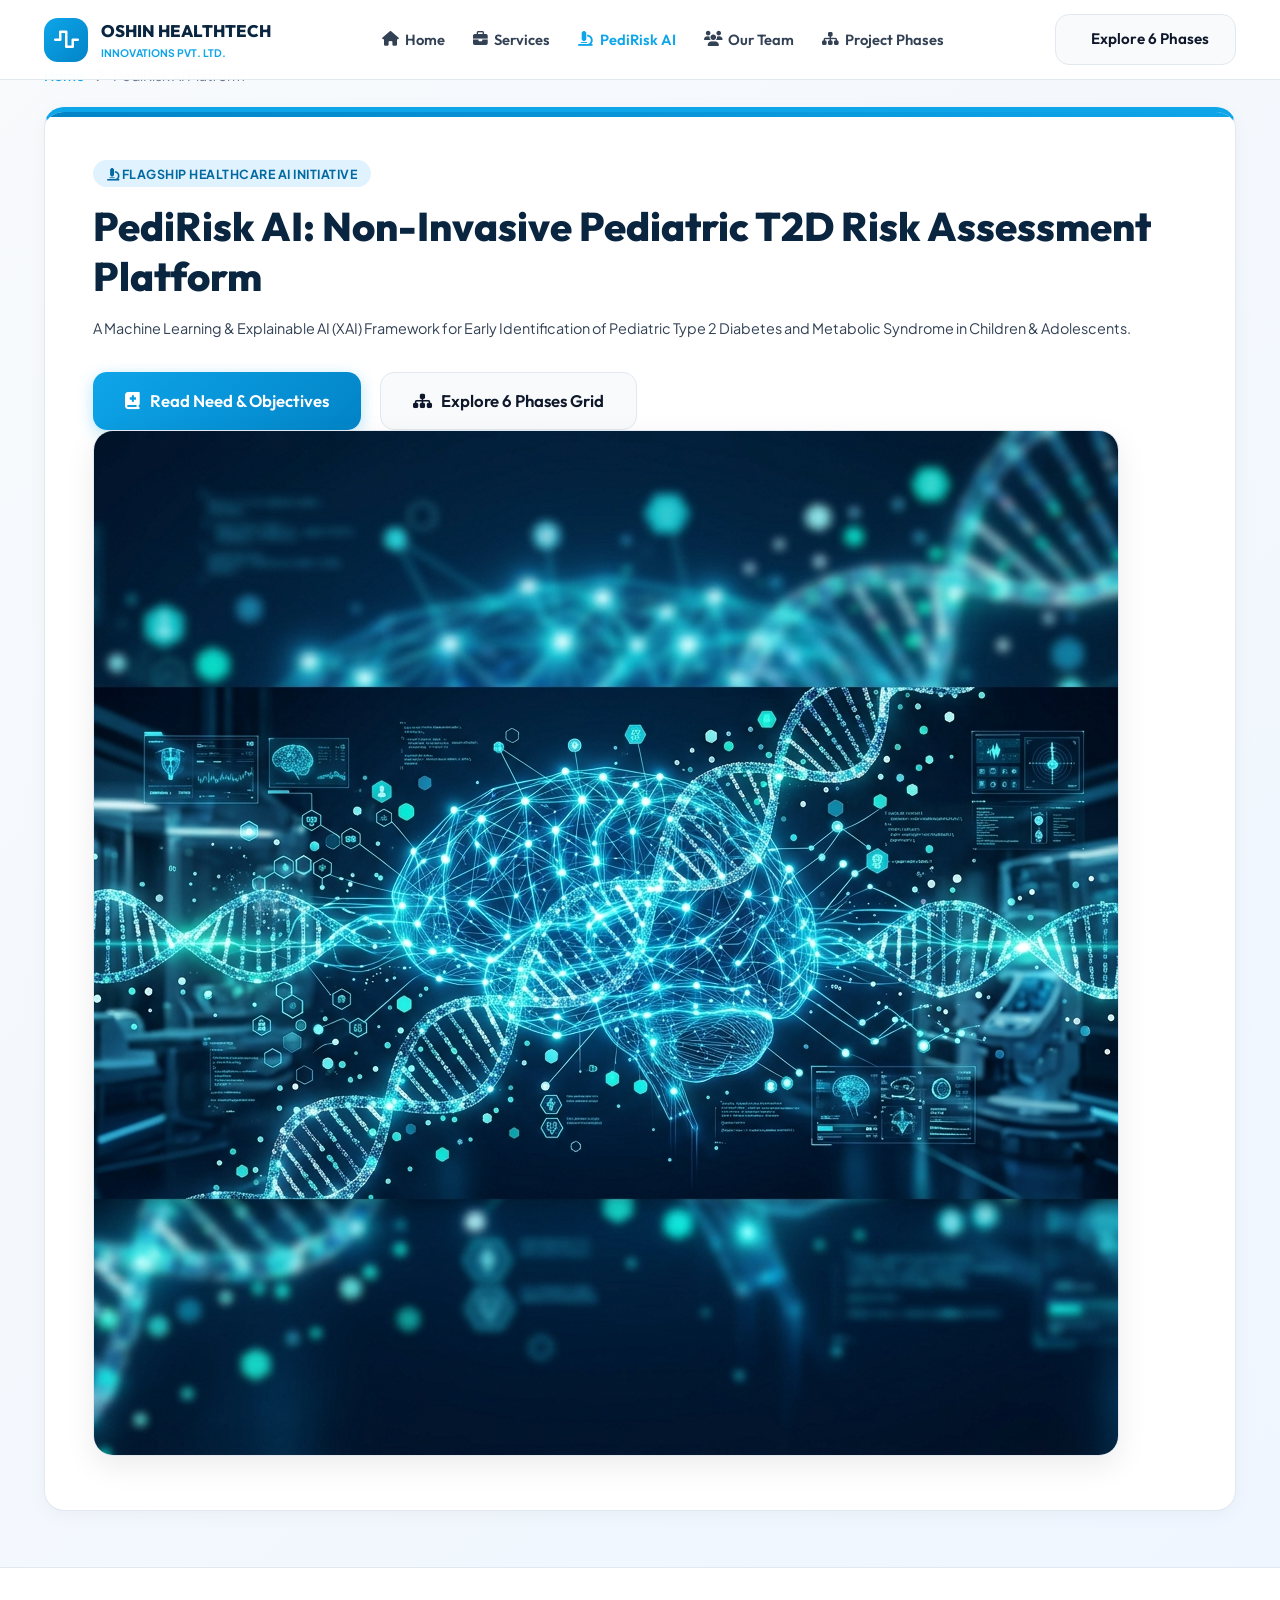
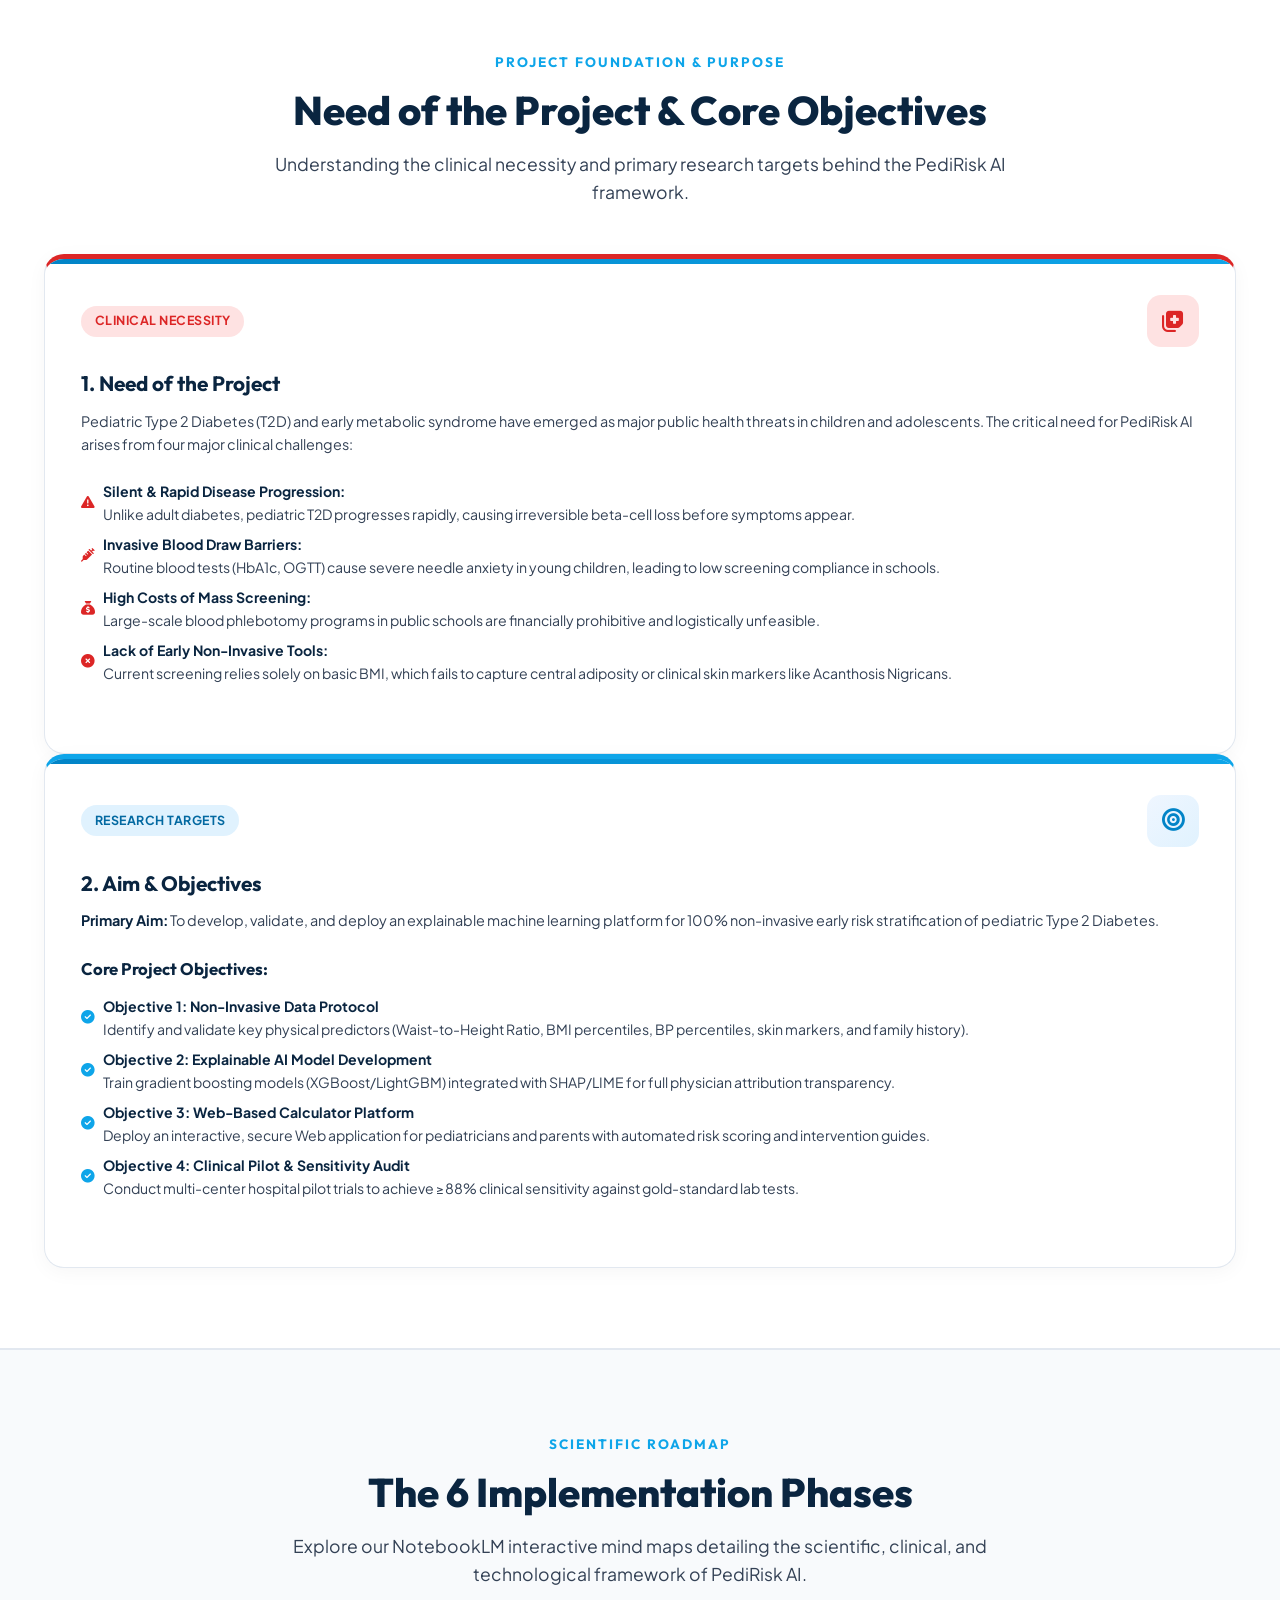
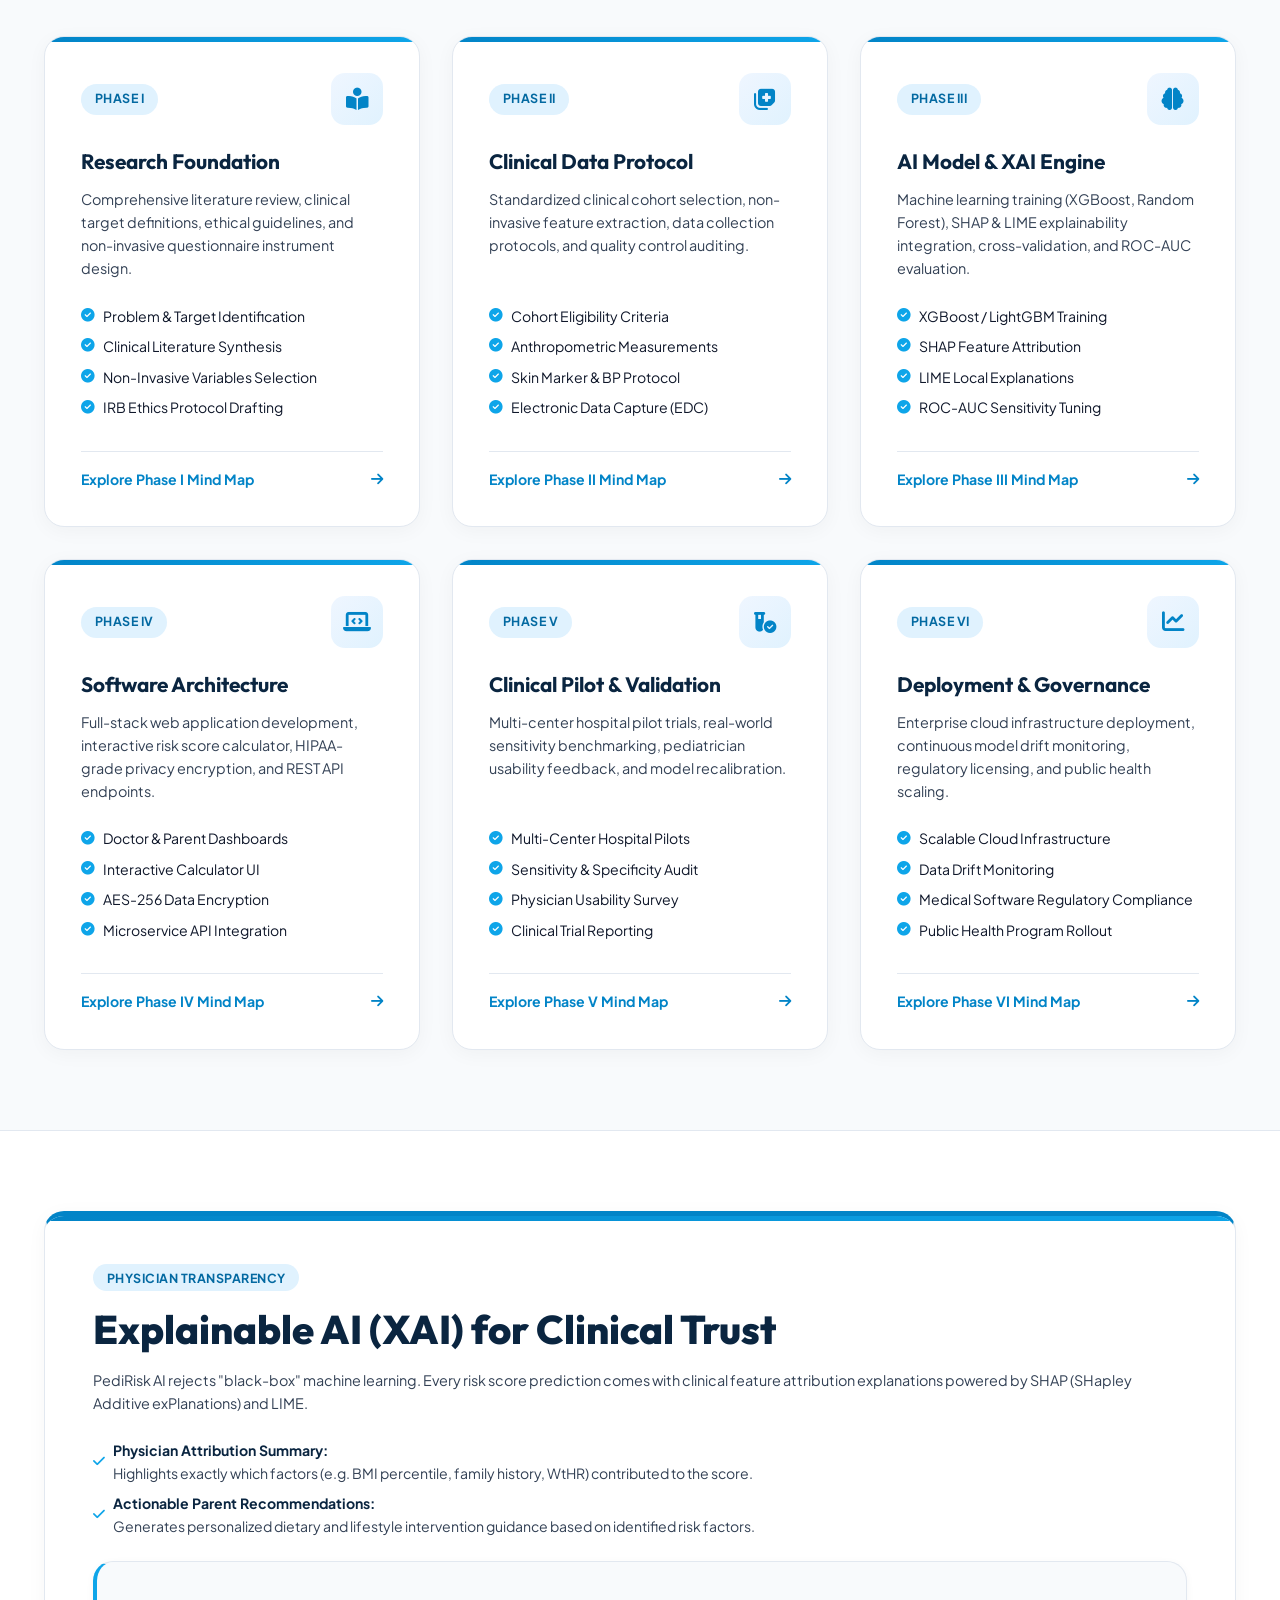
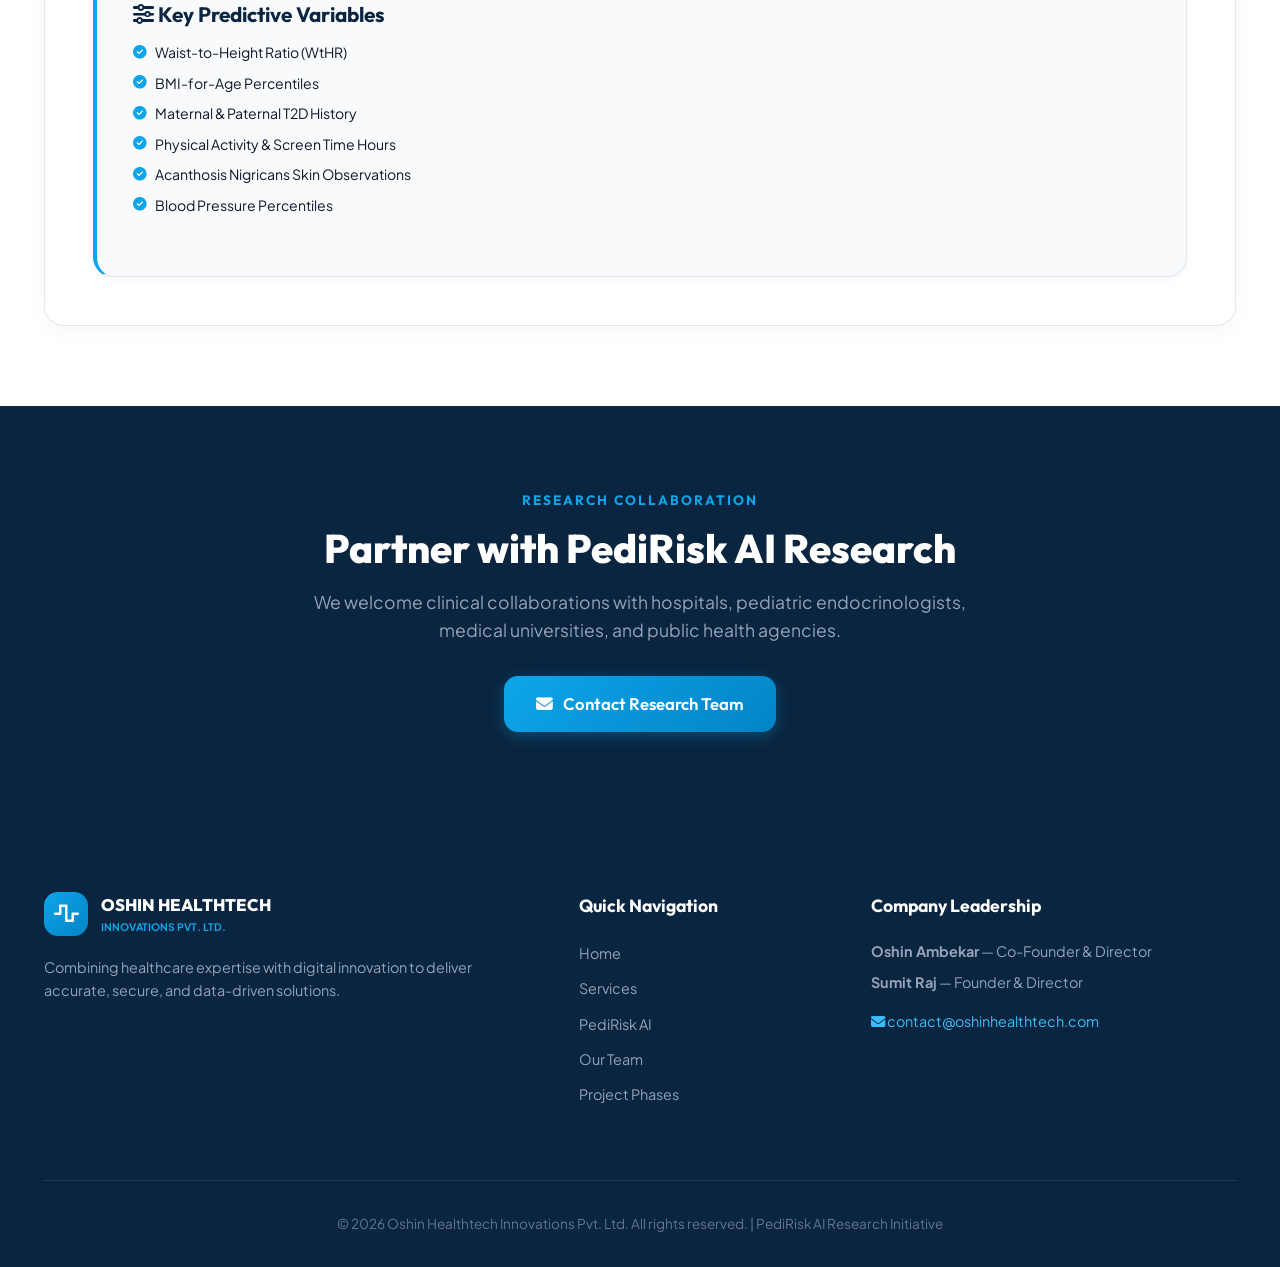
==== commit ce8aaecd: "Fix hero section CSS styles and correct image path to assets/hero_banner.png" ====
--- a/pedirisk-ai.html
+++ b/pedirisk-ai.html
@@ -10,7 +10,7 @@
     <link rel="preconnect" href="https://fonts.gstatic.com" crossorigin>
     <link href="https://fonts.googleapis.com/css2?family=Outfit:wght@400;500;600;700;800&family=Plus+Jakarta+Sans:wght@400;500;600;700&display=swap" rel="stylesheet">
     <link rel="stylesheet" href="https://cdnjs.cloudflare.com/ajax/libs/font-awesome/6.5.1/css/all.min.css">
-    <link rel="stylesheet" href="style.css">
+    <link rel="stylesheet" href="style.css?v=3">
 </head>
 <body>
 
@@ -68,7 +68,7 @@
                         </div>
 
                         <div class="hero-image-card">
-                            <img src="assets/pedirisk_hero_banner.png" alt="PediRisk AI Screening Platform" class="hero-img" style="border-radius:var(--radius-lg); box-shadow:0 10px 30px rgba(0,0,0,0.08); border:1px solid #E2E8F0;">
+                            <img src="assets/hero_banner.png" alt="PediRisk AI Screening Platform" class="hero-img" style="border-radius:var(--radius-lg); box-shadow:0 10px 30px rgba(0,0,0,0.08); border:1px solid #E2E8F0;">
                         </div>
                     </div>
                 </div>
--- a/style.css
+++ b/style.css
@@ -350,6 +350,154 @@
     color: var(--accent-teal);
 }
 
+/* Hero Light Section */
+.hero-light {
+    padding: 5rem 0;
+    background: linear-gradient(135deg, #F8FAFC 0%, #EFF6FF 100%);
+    border-bottom: 1px solid var(--border-color);
+}
+
+.hero-container {
+    display: grid;
+    grid-template-columns: 1.2fr 0.8fr;
+    gap: 3.5rem;
+    align-items: center;
+}
+
+@media (max-width: 992px) {
+    .hero-container {
+        grid-template-columns: 1fr;
+    }
+}
+
+.company-badge-pill {
+    display: inline-flex;
+    align-items: center;
+    gap: 0.5rem;
+    background: #E0F2FE;
+    color: #0369A1;
+    font-size: 0.82rem;
+    font-weight: 700;
+    padding: 0.4rem 1rem;
+    border-radius: 50px;
+    margin-bottom: 1.25rem;
+    letter-spacing: 0.5px;
+}
+
+.hero-title-light {
+    font-family: var(--font-heading);
+    font-size: 2.85rem;
+    font-weight: 800;
+    line-height: 1.2;
+    color: var(--accent-navy);
+    margin-bottom: 1.25rem;
+}
+
+.text-teal {
+    color: var(--accent-teal);
+}
+
+.text-gradient {
+    background: linear-gradient(135deg, #0EA5E9 0%, #2563EB 100%);
+    -webkit-background-clip: text;
+    -webkit-text-fill-color: transparent;
+}
+
+.hero-subtitle-light {
+    font-size: 1.1rem;
+    color: var(--text-secondary);
+    line-height: 1.65;
+    margin-bottom: 2rem;
+}
+
+.hero-stats-grid {
+    display: grid;
+    grid-template-columns: repeat(3, 1fr);
+    gap: 1.25rem;
+    margin-bottom: 2.25rem;
+}
+
+.stat-box-light {
+    background: #FFFFFF;
+    border: 1px solid var(--border-color);
+    border-radius: var(--radius-md);
+    padding: 1rem 1.25rem;
+    box-shadow: 0 2px 10px rgba(0,0,0,0.03);
+    text-align: center;
+}
+
+.stat-number-light {
+    display: block;
+    font-family: var(--font-heading);
+    font-size: 1.8rem;
+    font-weight: 800;
+    color: var(--accent-teal);
+    line-height: 1;
+    margin-bottom: 0.35rem;
+}
+
+.stat-label-light {
+    font-size: 0.8rem;
+    font-weight: 600;
+    color: var(--text-secondary);
+}
+
+.hero-actions-light {
+    display: flex;
+    gap: 1rem;
+    flex-wrap: wrap;
+}
+
+.hero-visual-light {
+    position: relative;
+}
+
+.hero-card-glow {
+    position: relative;
+    background: #FFFFFF;
+    padding: 0.75rem;
+    border-radius: var(--radius-lg);
+    box-shadow: 0 20px 40px rgba(14, 165, 233, 0.12);
+    border: 1px solid var(--border-color);
+}
+
+.hero-img-light {
+    width: 100%;
+    height: auto;
+    border-radius: calc(var(--radius-lg) - 4px);
+    display: block;
+}
+
+.visual-badge-floating {
+    position: absolute;
+    bottom: -15px;
+    left: 20px;
+    background: #FFFFFF;
+    border: 1px solid var(--border-color);
+    border-radius: var(--radius-md);
+    padding: 0.75rem 1.25rem;
+    box-shadow: 0 10px 25px rgba(0,0,0,0.1);
+    display: flex;
+    align-items: center;
+    gap: 0.85rem;
+}
+
+.visual-badge-floating i {
+    font-size: 1.5rem;
+    color: var(--accent-teal);
+}
+
+.visual-badge-floating strong {
+    display: block;
+    font-size: 0.88rem;
+    color: var(--accent-navy);
+}
+
+.visual-badge-floating span {
+    font-size: 0.78rem;
+    color: var(--text-secondary);
+}
+
 /* Section Header */
 .section-header { margin-bottom: 3rem; }
 
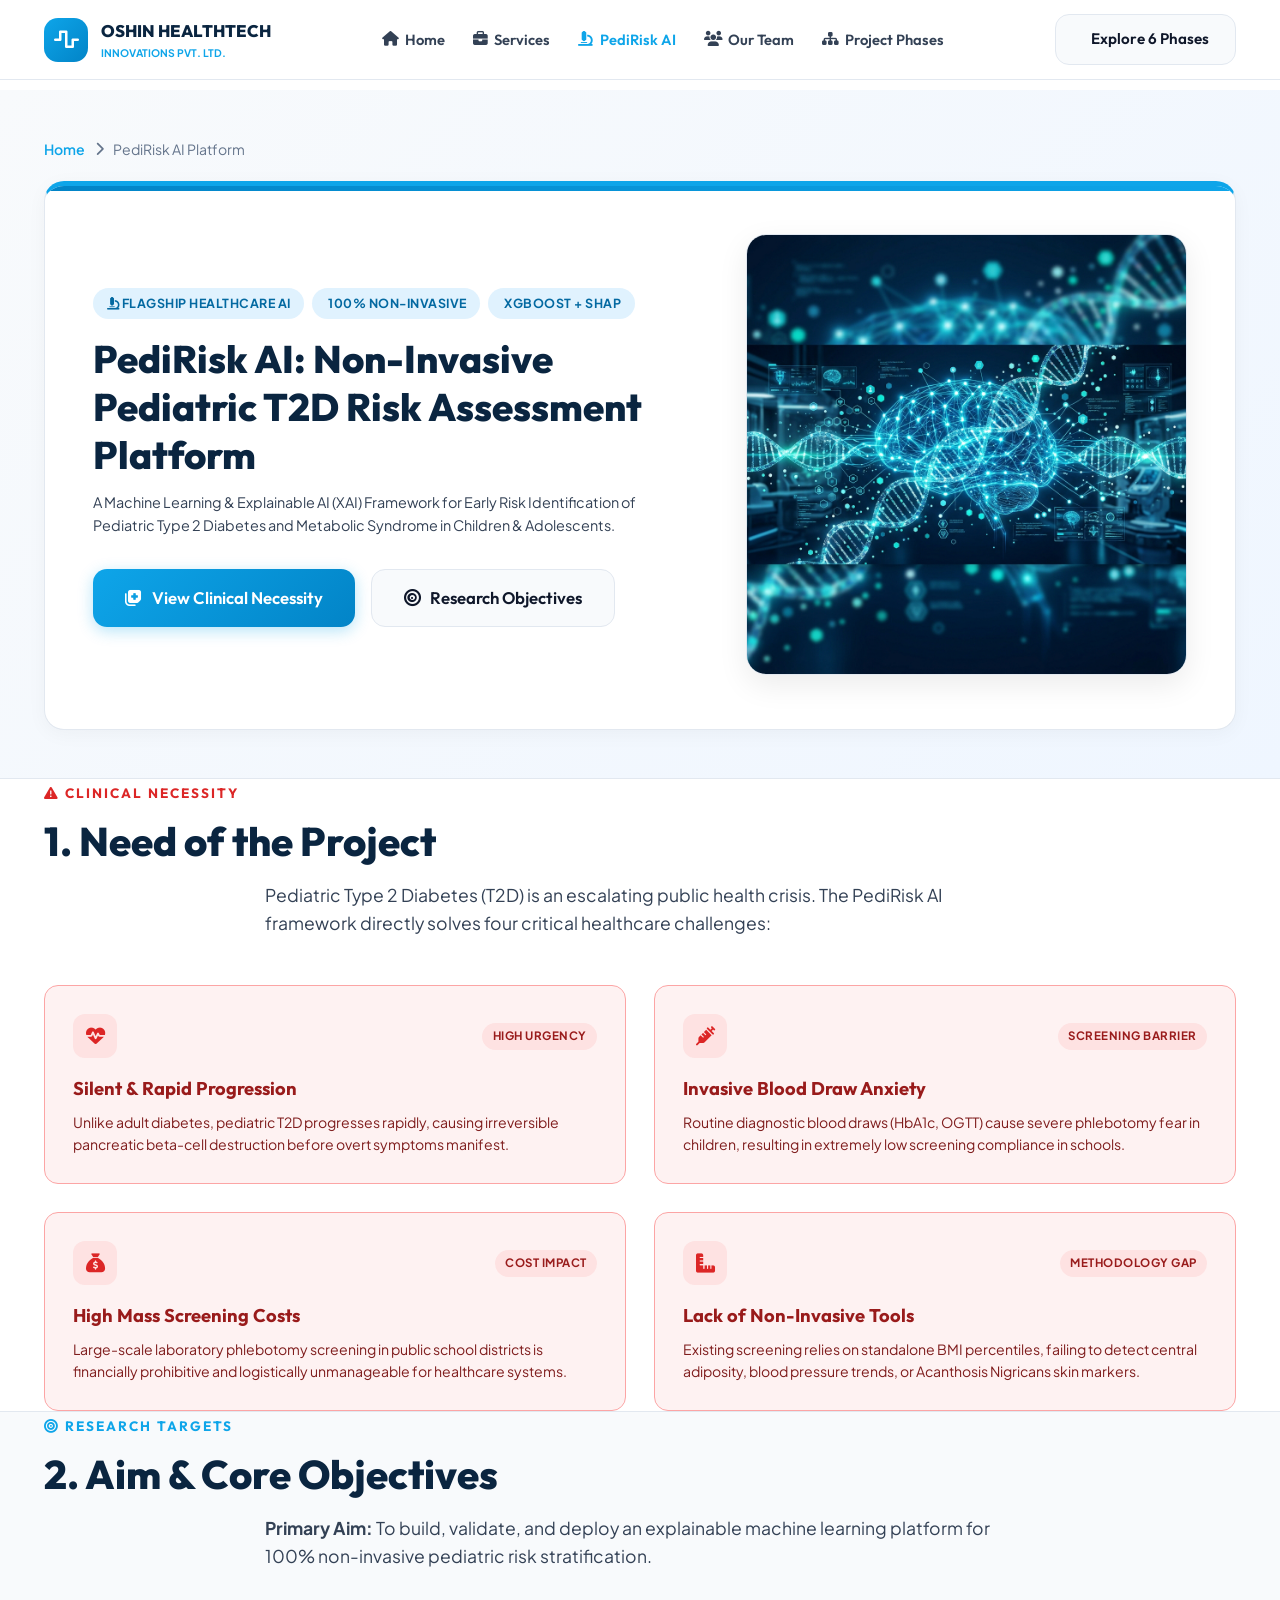
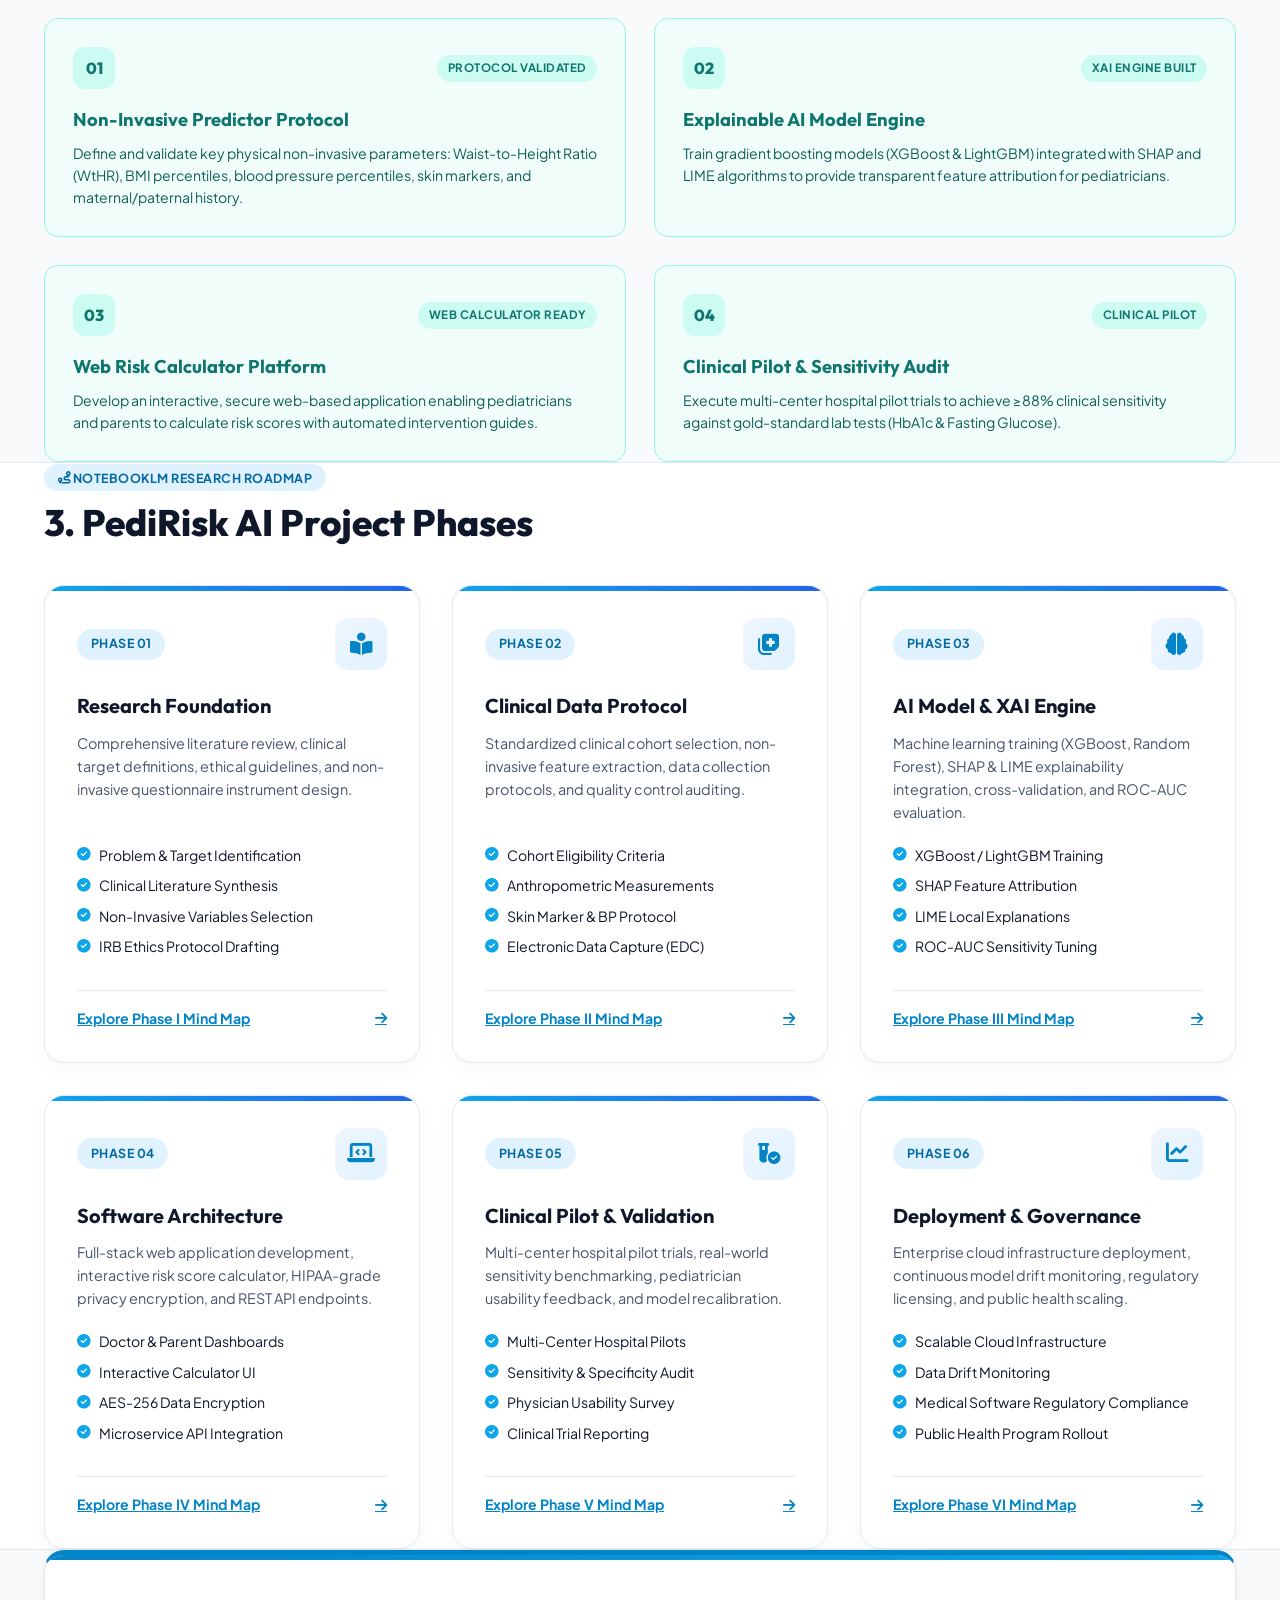
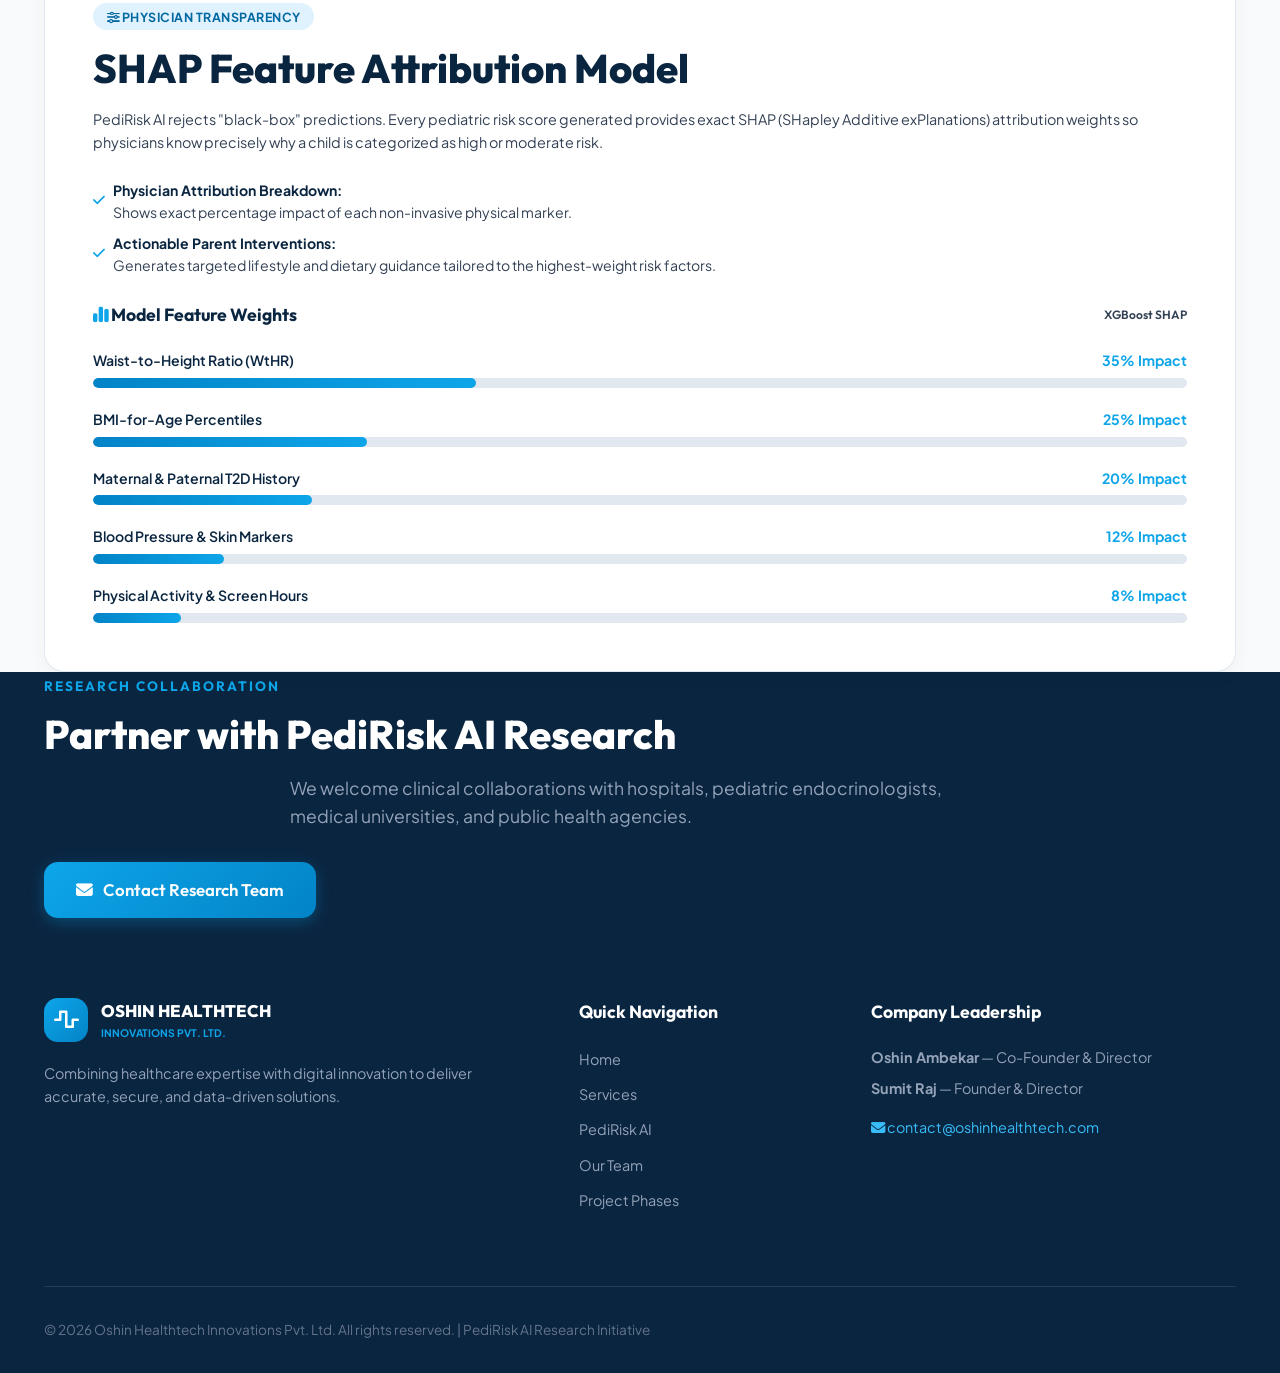
==== commit f596b5c9: "Update PediRisk AI and Oshin Healthtech landing page layout" ====
--- a/pedirisk-ai.html
+++ b/pedirisk-ai.html
@@ -10,7 +10,7 @@
     <link rel="preconnect" href="https://fonts.gstatic.com" crossorigin>
     <link href="https://fonts.googleapis.com/css2?family=Outfit:wght@400;500;600;700;800&family=Plus+Jakarta+Sans:wght@400;500;600;700&display=swap" rel="stylesheet">
     <link rel="stylesheet" href="https://cdnjs.cloudflare.com/ajax/libs/font-awesome/6.5.1/css/all.min.css">
-    <link rel="stylesheet" href="style.css?v=3">
+    <link rel="stylesheet" href="style.css?v=8">
 </head>
 <body>
 
@@ -40,8 +40,8 @@
     </header>
 
     <main>
-        <!-- Hero Section encapsulated in Premium Card Container -->
-        <section class="hero-light" style="padding: 4rem 0 3.5rem 0; background: linear-gradient(135deg, #F8FAFC 0%, #EFF6FF 100%); border-bottom:1px solid #E2E8F0;">
+        <!-- Hero Section encapsulated in Executive Showcase Container -->
+        <section class="hero-light" style="padding: 3rem 0; background: linear-gradient(135deg, #F8FAFC 0%, #EFF6FF 100%); border-bottom:1px solid #E2E8F0;">
             <div class="container">
                 <div class="breadcrumb-nav" style="margin-bottom:1.25rem;">
                     <a href="index.html">Home</a> <i class="fa-solid fa-chevron-right"></i>
@@ -49,154 +49,169 @@
                 </div>
 
                 <div class="ui-card-feature" style="padding: 3rem !important; border-top: 5px solid var(--accent-teal) !important;">
-                    <div class="grid-2 align-center" style="gap:3.5rem;">
+                    <div class="hero-card-grid">
                         <div>
-                            <span class="ui-card-badge" style="background:#E0F2FE; color:#0369A1;"><i class="fa-solid fa-microscope"></i> FLAGSHIP HEALTHCARE AI INITIATIVE</span>
+                            <div style="display:flex; gap:0.5rem; flex-wrap:wrap; margin-bottom:1rem;">
+                                <span class="ui-card-badge" style="background:#E0F2FE; color:#0369A1;"><i class="fa-solid fa-microscope"></i> FLAGSHIP HEALTHCARE AI</span>
+                                <span class="ui-card-badge" style="background:#DCFCE7; color:#15803D;"><i class="fa-solid fa-shield-check"></i> 100% NON-INVASIVE</span>
+                                <span class="ui-card-badge" style="background:#F3E8FF; color:#7E22CE;"><i class="fa-solid fa-brain-circuit"></i> XGBOOST + SHAP</span>
+                            </div>
                             
-                            <h1 class="hero-title" style="font-size: 2.5rem; line-height: 1.25; margin: 1rem 0; color:var(--accent-navy);">
+                            <h1 class="hero-title" style="font-size: 2.4rem; line-height: 1.25; margin: 0.75rem 0; color:var(--accent-navy);">
                                 PediRisk AI: Non-Invasive Pediatric T2D Risk Assessment Platform
                             </h1>
                             
-                            <p class="hero-description" style="font-size: 1.08rem; line-height: 1.65; color:var(--text-primary);">
-                                A Machine Learning & Explainable AI (XAI) Framework for Early Identification of Pediatric Type 2 Diabetes and Metabolic Syndrome in Children & Adolescents.
+                            <p class="hero-description" style="font-size: 1.05rem; line-height: 1.65; color:var(--text-primary);">
+                                A Machine Learning & Explainable AI (XAI) Framework for Early Risk Identification of Pediatric Type 2 Diabetes and Metabolic Syndrome in Children & Adolescents.
                             </p>
 
-                            <div class="hero-buttons" style="margin-top:2rem;">
-                                <a href="#project-details" class="btn btn-primary btn-lg"><i class="fa-solid fa-book-medical"></i> Read Need & Objectives</a>
-                                <a href="#phases-grid-section" class="btn btn-secondary btn-lg"><i class="fa-solid fa-sitemap"></i> Explore 6 Phases Grid</a>
+                            <div class="hero-buttons" style="margin-top:2rem; display:flex; gap:1rem; flex-wrap:wrap;">
+                                <a href="#need-section" class="btn btn-primary btn-lg"><i class="fa-solid fa-notes-medical"></i> View Clinical Necessity</a>
+                                <a href="#aim-section" class="btn btn-secondary btn-lg"><i class="fa-solid fa-bullseye"></i> Research Objectives</a>
                             </div>
                         </div>
 
                         <div class="hero-image-card">
-                            <img src="assets/hero_banner.png" alt="PediRisk AI Screening Platform" class="hero-img" style="border-radius:var(--radius-lg); box-shadow:0 10px 30px rgba(0,0,0,0.08); border:1px solid #E2E8F0;">
-                        </div>
-                    </div>
-                </div>
-            </div>
-        </section>
-
-        <!-- Need of the Project & Aim/Objectives Cards Section -->
-        <section id="project-details" class="section-padding" style="background:#FFFFFF; border-bottom:1px solid #E2E8F0;">
+                            <img src="assets/hero_banner.png" alt="PediRisk AI Screening Platform" class="hero-img" style="width:100%; height:auto; border-radius:var(--radius-lg); box-shadow:0 10px 30px rgba(0,0,0,0.08); border:1px solid #E2E8F0;">
+                        </div>
+                    </div>
+                </div>
+            </div>
+        </section>
+
+        <!-- Section 1: Need of the Project (Executive 2x2 Mini-Card Grid) -->
+        <section id="need-section" class="section-padding" style="background:#FFFFFF; border-bottom:1px solid #E2E8F0;">
             <div class="container">
                 <div class="section-header text-center">
-                    <span class="section-subtitle">PROJECT FOUNDATION & PURPOSE</span>
-                    <h2 class="section-title">Need of the Project & Core Objectives</h2>
-                    <p class="section-description">
-                        Understanding the clinical necessity and primary research targets behind the PediRisk AI framework.
+                    <span class="section-subtitle" style="color:#DC2626;"><i class="fa-solid fa-triangle-exclamation"></i> CLINICAL NECESSITY</span>
+                    <h2 class="section-title">1. Need of the Project</h2>
+                    <p class="section-description" style="max-width:750px; margin-left:auto; margin-right:auto;">
+                        Pediatric Type 2 Diabetes (T2D) is an escalating public health crisis. The PediRisk AI framework directly solves four critical healthcare challenges:
                     </p>
                 </div>
 
-                <div class="grid-2" style="gap:2.5rem; align-items:stretch;">
+                <!-- 2x2 GRID OF 4 CLINICAL CHALLENGE MINI-CARDS -->
+                <div class="grid-2x2">
                     
-                    <!-- Left Premium Card: Need of the Project -->
-                    <div class="ui-card-feature" style="border-top: 5px solid #DC2626 !important;">
-                        <div class="ui-card-header-flex">
-                            <div class="ui-card-badge" style="background:#FEE2E2 !important; color:#DC2626 !important;">CLINICAL NECESSITY</div>
-                            <div class="ui-card-icon-box" style="background:#FEE2E2 !important; color:#DC2626 !important;"><i class="fa-solid fa-notes-medical"></i></div>
-                        </div>
-                        <h3>1. Need of the Project</h3>
-                        <p>
-                            Pediatric Type 2 Diabetes (T2D) and early metabolic syndrome have emerged as major public health threats in children and adolescents. The critical need for PediRisk AI arises from four major clinical challenges:
-                        </p>
-                        
-                        <ul class="ui-card-checklist">
-                            <li>
-                                <i class="fa-solid fa-triangle-exclamation" style="color:#DC2626 !important;"></i>
-                                <div>
-                                    <strong style="color:var(--accent-navy);">Silent & Rapid Disease Progression:</strong>
-                                    <span style="display:block; color:var(--text-secondary); font-size:0.88rem;">Unlike adult diabetes, pediatric T2D progresses rapidly, causing irreversible beta-cell loss before symptoms appear.</span>
-                                </div>
-                            </li>
-                            <li>
-                                <i class="fa-solid fa-syringe" style="color:#DC2626 !important;"></i>
-                                <div>
-                                    <strong style="color:var(--accent-navy);">Invasive Blood Draw Barriers:</strong>
-                                    <span style="display:block; color:var(--text-secondary); font-size:0.88rem;">Routine blood tests (HbA1c, OGTT) cause severe needle anxiety in young children, leading to low screening compliance in schools.</span>
-                                </div>
-                            </li>
-                            <li>
-                                <i class="fa-solid fa-sack-dollar" style="color:#DC2626 !important;"></i>
-                                <div>
-                                    <strong style="color:var(--accent-navy);">High Costs of Mass Screening:</strong>
-                                    <span style="display:block; color:var(--text-secondary); font-size:0.88rem;">Large-scale blood phlebotomy programs in public schools are financially prohibitive and logistically unfeasible.</span>
-                                </div>
-                            </li>
-                            <li>
-                                <i class="fa-solid fa-circle-xmark" style="color:#DC2626 !important;"></i>
-                                <div>
-                                    <strong style="color:var(--accent-navy);">Lack of Early Non-Invasive Tools:</strong>
-                                    <span style="display:block; color:var(--text-secondary); font-size:0.88rem;">Current screening relies solely on basic BMI, which fails to capture central adiposity or clinical skin markers like Acanthosis Nigricans.</span>
-                                </div>
-                            </li>
-                        </ul>
-                    </div>
-
-                    <!-- Right Premium Card: Aim & Objectives -->
-                    <div class="ui-card-feature" style="border-top: 5px solid var(--accent-teal) !important;">
-                        <div class="ui-card-header-flex">
-                            <div class="ui-card-badge" style="background:#E0F2FE !important; color:#0369A1 !important;">RESEARCH TARGETS</div>
-                            <div class="ui-card-icon-box"><i class="fa-solid fa-bullseye"></i></div>
-                        </div>
-                        <h3>2. Aim & Objectives</h3>
-                        <p>
-                            <strong style="color:var(--accent-navy);">Primary Aim:</strong> To develop, validate, and deploy an explainable machine learning platform for 100% non-invasive early risk stratification of pediatric Type 2 Diabetes.
-                        </p>
-
-                        <h4 style="font-family:var(--font-heading); font-size:1.05rem; color:var(--accent-navy); margin-bottom:0.75rem;">Core Project Objectives:</h4>
-                        <ul class="ui-card-checklist">
-                            <li>
-                                <i class="fa-solid fa-circle-check"></i>
-                                <div>
-                                    <strong style="color:var(--accent-navy);">Objective 1: Non-Invasive Data Protocol</strong>
-                                    <span style="display:block; color:var(--text-secondary); font-size:0.88rem;">Identify and validate key physical predictors (Waist-to-Height Ratio, BMI percentiles, BP percentiles, skin markers, and family history).</span>
-                                </div>
-                            </li>
-                            <li>
-                                <i class="fa-solid fa-circle-check"></i>
-                                <div>
-                                    <strong style="color:var(--accent-navy);">Objective 2: Explainable AI Model Development</strong>
-                                    <span style="display:block; color:var(--text-secondary); font-size:0.88rem;">Train gradient boosting models (XGBoost/LightGBM) integrated with SHAP/LIME for full physician attribution transparency.</span>
-                                </div>
-                            </li>
-                            <li>
-                                <i class="fa-solid fa-circle-check"></i>
-                                <div>
-                                    <strong style="color:var(--accent-navy);">Objective 3: Web-Based Calculator Platform</strong>
-                                    <span style="display:block; color:var(--text-secondary); font-size:0.88rem;">Deploy an interactive, secure Web application for pediatricians and parents with automated risk scoring and intervention guides.</span>
-                                </div>
-                            </li>
-                            <li>
-                                <i class="fa-solid fa-circle-check"></i>
-                                <div>
-                                    <strong style="color:var(--accent-navy);">Objective 4: Clinical Pilot & Sensitivity Audit</strong>
-                                    <span style="display:block; color:var(--text-secondary); font-size:0.88rem;">Conduct multi-center hospital pilot trials to achieve ≥88% clinical sensitivity against gold-standard lab tests.</span>
-                                </div>
-                            </li>
-                        </ul>
-                    </div>
-
-                </div>
-            </div>
-        </section>
-
-        <!-- 6-Phase Grid Section (2 Rows x 3 Columns) -->
-        <section id="phases-grid-section" class="section-padding" style="background:#F8FAFC; border-top:1px solid #E2E8F0; border-bottom:1px solid #E2E8F0;">
+                    <!-- Challenge 1 -->
+                    <div class="challenge-card-mini">
+                        <div class="challenge-card-header">
+                            <div class="challenge-icon-box"><i class="fa-solid fa-heart-pulse"></i></div>
+                            <span class="challenge-tag">HIGH URGENCY</span>
+                        </div>
+                        <h4>Silent & Rapid Progression</h4>
+                        <p>Unlike adult diabetes, pediatric T2D progresses rapidly, causing irreversible pancreatic beta-cell destruction before overt symptoms manifest.</p>
+                    </div>
+
+                    <!-- Challenge 2 -->
+                    <div class="challenge-card-mini">
+                        <div class="challenge-card-header">
+                            <div class="challenge-icon-box"><i class="fa-solid fa-syringe"></i></div>
+                            <span class="challenge-tag">SCREENING BARRIER</span>
+                        </div>
+                        <h4>Invasive Blood Draw Anxiety</h4>
+                        <p>Routine diagnostic blood draws (HbA1c, OGTT) cause severe phlebotomy fear in children, resulting in extremely low screening compliance in schools.</p>
+                    </div>
+
+                    <!-- Challenge 3 -->
+                    <div class="challenge-card-mini">
+                        <div class="challenge-card-header">
+                            <div class="challenge-icon-box"><i class="fa-solid fa-sack-dollar"></i></div>
+                            <span class="challenge-tag">COST IMPACT</span>
+                        </div>
+                        <h4>High Mass Screening Costs</h4>
+                        <p>Large-scale laboratory phlebotomy screening in public school districts is financially prohibitive and logistically unmanageable for healthcare systems.</p>
+                    </div>
+
+                    <!-- Challenge 4 -->
+                    <div class="challenge-card-mini">
+                        <div class="challenge-card-header">
+                            <div class="challenge-icon-box"><i class="fa-solid fa-ruler-combined"></i></div>
+                            <span class="challenge-tag">METHODOLOGY GAP</span>
+                        </div>
+                        <h4>Lack of Non-Invasive Tools</h4>
+                        <p>Existing screening relies on standalone BMI percentiles, failing to detect central adiposity, blood pressure trends, or Acanthosis Nigricans skin markers.</p>
+                    </div>
+
+                </div>
+            </div>
+        </section>
+
+        <!-- Section 2: Aim & Objectives (Executive 2x2 Numbered Milestone Cards) -->
+        <section id="aim-section" class="section-padding" style="background:#F8FAFC; border-bottom:1px solid #E2E8F0;">
             <div class="container">
                 <div class="section-header text-center">
-                    <span class="section-subtitle">SCIENTIFIC ROADMAP</span>
-                    <h2 class="section-title">The 6 Implementation Phases</h2>
-                    <p class="section-description">
-                        Explore our NotebookLM interactive mind maps detailing the scientific, clinical, and technological framework of PediRisk AI.
+                    <span class="section-subtitle" style="color:var(--accent-teal);"><i class="fa-solid fa-bullseye"></i> RESEARCH TARGETS</span>
+                    <h2 class="section-title">2. Aim & Core Objectives</h2>
+                    <p class="section-description" style="max-width:750px; margin-left:auto; margin-right:auto;">
+                        <strong>Primary Aim:</strong> To build, validate, and deploy an explainable machine learning platform for 100% non-invasive pediatric risk stratification.
                     </p>
+                </div>
+
+                <!-- 2x2 GRID OF 4 NUMBERED OBJECTIVE MILESTONE CARDS -->
+                <div class="grid-2x2">
+                    
+                    <!-- Milestone 01 -->
+                    <div class="objective-card-mini">
+                        <div class="objective-card-header">
+                            <div class="objective-step-pill">01</div>
+                            <span class="objective-status-tag">PROTOCOL VALIDATED</span>
+                        </div>
+                        <h4>Non-Invasive Predictor Protocol</h4>
+                        <p>Define and validate key physical non-invasive parameters: Waist-to-Height Ratio (WtHR), BMI percentiles, blood pressure percentiles, skin markers, and maternal/paternal history.</p>
+                    </div>
+
+                    <!-- Milestone 02 -->
+                    <div class="objective-card-mini">
+                        <div class="objective-card-header">
+                            <div class="objective-step-pill">02</div>
+                            <span class="objective-status-tag">XAI ENGINE BUILT</span>
+                        </div>
+                        <h4>Explainable AI Model Engine</h4>
+                        <p>Train gradient boosting models (XGBoost & LightGBM) integrated with SHAP and LIME algorithms to provide transparent feature attribution for pediatricians.</p>
+                    </div>
+
+                    <!-- Milestone 03 -->
+                    <div class="objective-card-mini">
+                        <div class="objective-card-header">
+                            <div class="objective-step-pill">03</div>
+                            <span class="objective-status-tag">WEB CALCULATOR READY</span>
+                        </div>
+                        <h4>Web Risk Calculator Platform</h4>
+                        <p>Develop an interactive, secure web-based application enabling pediatricians and parents to calculate risk scores with automated intervention guides.</p>
+                    </div>
+
+                    <!-- Milestone 04 -->
+                    <div class="objective-card-mini">
+                        <div class="objective-card-header">
+                            <div class="objective-step-pill">04</div>
+                            <span class="objective-status-tag">CLINICAL PILOT</span>
+                        </div>
+                        <h4>Clinical Pilot & Sensitivity Audit</h4>
+                        <p>Execute multi-center hospital pilot trials to achieve ≥88% clinical sensitivity against gold-standard lab tests (HbA1c & Fasting Glucose).</p>
+                    </div>
+
+                </div>
+            </div>
+        </section>
+
+        <!-- Section 3: 6-Phase Grid Section (Scientific Roadmap) -->
+        <section id="phases-grid-section" class="section-padding" style="background:#FFFFFF; border-bottom:1px solid #E2E8F0;">
+            <div class="container">
+                
+                <!-- BOLD HIGH-CONTRAST SECTION HEADER -->
+                <div class="section-header text-center" style="margin-bottom:2.5rem;">
+                    <span class="ui-card-badge" style="background:#E0F2FE; color:#0369A1; font-weight:700; font-size:0.8rem; padding:0.35rem 1rem; border-radius:50px;"><i class="fa-solid fa-route"></i> NOTEBOOKLM RESEARCH ROADMAP</span>
+                    <h2 class="section-title" style="color:#0F172A !important; font-size:2.3rem; font-weight:800; margin:0.75rem 0 0 0;">3. PediRisk AI Project Phases</h2>
                 </div>
 
                 <!-- STRICT 2-ROW x 3-COLUMN GRID -->
                 <div class="pedirisk-cards-grid">
                     
-                    <!-- Row 1, Card 1: Phase I -->
-                    <div class="ui-card-feature">
-                        <div class="ui-card-header-flex">
-                            <span class="ui-card-badge">PHASE I</span>
+                    <!-- Phase I Card -->
+                    <div class="phase-card-elevated">
+                        <div class="ui-card-header-flex">
+                            <span class="ui-card-badge" style="background:#E0F2FE; color:#0369A1;">PHASE 01</span>
                             <div class="ui-card-icon-box"><i class="fa-solid fa-book-open-reader"></i></div>
                         </div>
                         <h3>Research Foundation</h3>
@@ -213,10 +228,10 @@
                         </a>
                     </div>
 
-                    <!-- Row 1, Card 2: Phase II -->
-                    <div class="ui-card-feature">
-                        <div class="ui-card-header-flex">
-                            <span class="ui-card-badge">PHASE II</span>
+                    <!-- Phase II Card -->
+                    <div class="phase-card-elevated">
+                        <div class="ui-card-header-flex">
+                            <span class="ui-card-badge" style="background:#E0F2FE; color:#0369A1;">PHASE 02</span>
                             <div class="ui-card-icon-box"><i class="fa-solid fa-notes-medical"></i></div>
                         </div>
                         <h3>Clinical Data Protocol</h3>
@@ -233,10 +248,10 @@
                         </a>
                     </div>
 
-                    <!-- Row 1, Card 3: Phase III -->
-                    <div class="ui-card-feature">
-                        <div class="ui-card-header-flex">
-                            <span class="ui-card-badge">PHASE III</span>
+                    <!-- Phase III Card -->
+                    <div class="phase-card-elevated">
+                        <div class="ui-card-header-flex">
+                            <span class="ui-card-badge" style="background:#E0F2FE; color:#0369A1;">PHASE 03</span>
                             <div class="ui-card-icon-box"><i class="fa-solid fa-brain"></i></div>
                         </div>
                         <h3>AI Model & XAI Engine</h3>
@@ -253,10 +268,10 @@
                         </a>
                     </div>
 
-                    <!-- Row 2, Card 4: Phase IV -->
-                    <div class="ui-card-feature">
-                        <div class="ui-card-header-flex">
-                            <span class="ui-card-badge">PHASE IV</span>
+                    <!-- Phase IV Card -->
+                    <div class="phase-card-elevated">
+                        <div class="ui-card-header-flex">
+                            <span class="ui-card-badge" style="background:#E0F2FE; color:#0369A1;">PHASE 04</span>
                             <div class="ui-card-icon-box"><i class="fa-solid fa-laptop-code"></i></div>
                         </div>
                         <h3>Software Architecture</h3>
@@ -273,10 +288,10 @@
                         </a>
                     </div>
 
-                    <!-- Row 2, Card 5: Phase V -->
-                    <div class="ui-card-feature">
-                        <div class="ui-card-header-flex">
-                            <span class="ui-card-badge">PHASE V</span>
+                    <!-- Phase V Card -->
+                    <div class="phase-card-elevated">
+                        <div class="ui-card-header-flex">
+                            <span class="ui-card-badge" style="background:#E0F2FE; color:#0369A1;">PHASE 05</span>
                             <div class="ui-card-icon-box"><i class="fa-solid fa-vial-circle-check"></i></div>
                         </div>
                         <h3>Clinical Pilot & Validation</h3>
@@ -293,10 +308,10 @@
                         </a>
                     </div>
 
-                    <!-- Row 2, Card 6: Phase VI -->
-                    <div class="ui-card-feature">
-                        <div class="ui-card-header-flex">
-                            <span class="ui-card-badge">PHASE VI</span>
+                    <!-- Phase VI Card -->
+                    <div class="phase-card-elevated">
+                        <div class="ui-card-header-flex">
+                            <span class="ui-card-badge" style="background:#E0F2FE; color:#0369A1;">PHASE 06</span>
                             <div class="ui-card-icon-box"><i class="fa-solid fa-chart-line"></i></div>
                         </div>
                         <h3>Deployment & Governance</h3>
@@ -317,49 +332,96 @@
             </div>
         </section>
 
-        <!-- Explainable AI (XAI) Section encapsulated in Premium Card -->
-        <section class="section-padding" style="background:#FFFFFF;">
+        <!-- Section 4: Explainable AI (XAI) Visualizer Feature Widget -->
+        <section class="section-padding" style="background:#F8FAFC;">
             <div class="container">
                 <div class="ui-card-feature" style="padding: 3rem !important; border-top: 5px solid var(--accent-blue) !important;">
                     <div class="grid-2 align-center" style="gap:3.5rem;">
                         <div>
-                            <span class="ui-card-badge" style="background:#EFF6FF; color:#0284C7;">PHYSICIAN TRANSPARENCY</span>
+                            <span class="ui-card-badge" style="background:#EFF6FF; color:#0284C7;"><i class="fa-solid fa-sliders"></i> PHYSICIAN TRANSPARENCY</span>
                             <h2 class="section-title" style="text-align:left; margin:1rem 0; color:var(--accent-navy);">
-                                Explainable AI (XAI) for Clinical Trust
+                                SHAP Feature Attribution Model
                             </h2>
                             <p style="color:var(--text-secondary); line-height:1.7; margin-bottom:1.5rem;">
-                                PediRisk AI rejects "black-box" machine learning. Every risk score prediction comes with clinical feature attribution explanations powered by SHAP (SHapley Additive exPlanations) and LIME.
+                                PediRisk AI rejects "black-box" predictions. Every pediatric risk score generated provides exact SHAP (SHapley Additive exPlanations) attribution weights so physicians know precisely why a child is categorized as high or moderate risk.
                             </p>
 
                             <ul class="ui-card-checklist">
                                 <li>
                                     <i class="fa-solid fa-check"></i>
                                     <div>
-                                        <strong style="color:var(--accent-navy);">Physician Attribution Summary:</strong>
-                                        <span style="display:block; color:var(--text-secondary); font-size:0.88rem;">Highlights exactly which factors (e.g. BMI percentile, family history, WtHR) contributed to the score.</span>
+                                        <strong style="color:var(--accent-navy);">Physician Attribution Breakdown:</strong>
+                                        <span style="display:block; color:var(--text-secondary); font-size:0.88rem;">Shows exact percentage impact of each non-invasive physical marker.</span>
                                     </div>
                                 </li>
                                 <li>
                                     <i class="fa-solid fa-check"></i>
                                     <div>
-                                        <strong style="color:var(--accent-navy);">Actionable Parent Recommendations:</strong>
-                                        <span style="display:block; color:var(--text-secondary); font-size:0.88rem;">Generates personalized dietary and lifestyle intervention guidance based on identified risk factors.</span>
+                                        <strong style="color:var(--accent-navy);">Actionable Parent Interventions:</strong>
+                                        <span style="display:block; color:var(--text-secondary); font-size:0.88rem;">Generates targeted lifestyle and dietary guidance tailored to the highest-weight risk factors.</span>
                                     </div>
                                 </li>
                             </ul>
                         </div>
 
-                        <div class="white-card" style="padding:2.25rem; background:#F8FAFC; border-left:4px solid var(--accent-teal);">
-                            <h3 style="font-family:var(--font-heading); color:var(--accent-navy); margin-bottom:1rem;"><i class="fa-solid fa-sliders"></i> Key Predictive Variables</h3>
-                            <ul class="ui-card-checklist">
-                                <li><i class="fa-solid fa-circle-check"></i> Waist-to-Height Ratio (WtHR)</li>
-                                <li><i class="fa-solid fa-circle-check"></i> BMI-for-Age Percentiles</li>
-                                <li><i class="fa-solid fa-circle-check"></i> Maternal & Paternal T2D History</li>
-                                <li><i class="fa-solid fa-circle-check"></i> Physical Activity & Screen Time Hours</li>
-                                <li><i class="fa-solid fa-circle-check"></i> Acanthosis Nigricans Skin Observations</li>
-                                <li><i class="fa-solid fa-circle-check"></i> Blood Pressure Percentiles</li>
-                            </ul>
-                        </div>
+                        <!-- Interactive SHAP Feature Attribution Weight Bar Chart Widget -->
+                        <div class="xai-progress-widget">
+                            <h4 style="font-family:var(--font-heading); color:var(--accent-navy); margin-bottom:1.25rem; font-size:1.1rem; display:flex; align-items:center; justify-content:space-between;">
+                                <span><i class="fa-solid fa-chart-simple" style="color:var(--accent-teal);"></i> Model Feature Weights</span>
+                                <span style="font-size:0.75rem; color:var(--text-secondary); font-weight:600;">XGBoost SHAP</span>
+                            </h4>
+
+                            <div class="xai-bar-row">
+                                <div class="xai-bar-info">
+                                    <span>Waist-to-Height Ratio (WtHR)</span>
+                                    <span class="xai-bar-weight">35% Impact</span>
+                                </div>
+                                <div class="xai-progress-bg">
+                                    <div class="xai-progress-fill" style="width: 35%;"></div>
+                                </div>
+                            </div>
+
+                            <div class="xai-bar-row">
+                                <div class="xai-bar-info">
+                                    <span>BMI-for-Age Percentiles</span>
+                                    <span class="xai-bar-weight">25% Impact</span>
+                                </div>
+                                <div class="xai-progress-bg">
+                                    <div class="xai-progress-fill" style="width: 25%;"></div>
+                                </div>
+                            </div>
+
+                            <div class="xai-bar-row">
+                                <div class="xai-bar-info">
+                                    <span>Maternal & Paternal T2D History</span>
+                                    <span class="xai-bar-weight">20% Impact</span>
+                                </div>
+                                <div class="xai-progress-bg">
+                                    <div class="xai-progress-fill" style="width: 20%;"></div>
+                                </div>
+                            </div>
+
+                            <div class="xai-bar-row">
+                                <div class="xai-bar-info">
+                                    <span>Blood Pressure & Skin Markers</span>
+                                    <span class="xai-bar-weight">12% Impact</span>
+                                </div>
+                                <div class="xai-progress-bg">
+                                    <div class="xai-progress-fill" style="width: 12%;"></div>
+                                </div>
+                            </div>
+
+                            <div class="xai-bar-row">
+                                <div class="xai-bar-info">
+                                    <span>Physical Activity & Screen Hours</span>
+                                    <span class="xai-bar-weight">8% Impact</span>
+                                </div>
+                                <div class="xai-progress-bg">
+                                    <div class="xai-progress-fill" style="width: 8%;"></div>
+                                </div>
+                            </div>
+                        </div>
+
                     </div>
                 </div>
             </div>
--- a/style.css
+++ b/style.css
@@ -78,35 +78,612 @@
     padding: 0 1.5rem;
 }
 
-.section-padding { padding: 5rem 0; }
-.text-center { text-align: center; }
+/* Main Content Top Offset for Fixed Navbar */
+main {
+    padding-top: 90px;
+    min-height: calc(100vh - 300px);
+}
+
+/* Dedicated Hero Grid Layout (Text Left, Image Right) */
+.hero-card-grid {
+    display: grid;
+    grid-template-columns: 1.15fr 0.85fr;
+    gap: 3.5rem;
+    align-items: center;
+}
+
+@media (max-width: 992px) {
+    .hero-card-grid {
+        grid-template-columns: 1fr;
+        gap: 2rem;
+    }
+}
 
 /* Strict 3-Column Grid for PediRisk Phases (2 Rows x 3 Columns) */
 .pedirisk-cards-grid {
-    display: grid !important;
-    grid-template-columns: repeat(3, 1fr) !important;
-    gap: 2rem !important;
-    margin-top: 2rem !important;
+    display: grid;
+    grid-template-columns: repeat(3, 1fr);
+    gap: 2rem;
+    margin-top: 2rem;
 }
 
 @media (max-width: 992px) {
     .pedirisk-cards-grid {
-        grid-template-columns: repeat(2, 1fr) !important;
+        grid-template-columns: repeat(2, 1fr);
     }
 }
 
 @media (max-width: 640px) {
     .pedirisk-cards-grid {
-        grid-template-columns: 1fr !important;
+        grid-template-columns: 1fr;
     }
 }
 
 /* Premium Card Architecture */
 .ui-card-feature {
+    background: #FFFFFF;
+    border: 1px solid var(--border-color);
+    border-radius: var(--radius-lg);
+    padding: 2.25rem;
+    box-shadow: 0 4px 20px rgba(0,0,0,0.04);
+    transition: all var(--transition-smooth);
+    position: relative;
+    overflow: hidden;
+    height: 100%;
+}
+
+.ui-card-feature::before {
+    content: '';
+    position: absolute;
+    top: 0;
+    left: 0;
+    right: 0;
+    height: 5px;
+    background: linear-gradient(90deg, var(--accent-blue) 0%, var(--accent-teal) 100%);
+    border-radius: var(--radius-lg) var(--radius-lg) 0 0;
+}
+
+.ui-card-feature:hover {
+    transform: translateY(-6px);
+    border-color: var(--accent-teal);
+    box-shadow: 0 10px 30px rgba(14, 165, 233, 0.12);
+}
+
+/* 2x2 Executive Mini-Card Grids */
+.grid-2x2 {
+    display: grid;
+    grid-template-columns: repeat(2, 1fr);
+    gap: 1.75rem;
+    margin-top: 1.5rem;
+}
+
+@media (max-width: 768px) {
+    .grid-2x2 {
+        grid-template-columns: 1fr;
+    }
+}
+
+/* Challenge Mini-Cards (Red Tint for Clinical Necessity) */
+.challenge-card-mini {
+    background: #FEF2F2;
+    border: 1px solid #FCA5A5;
+    border-radius: var(--radius-md);
+    padding: 1.75rem;
+    transition: all var(--transition-smooth);
+    display: flex;
+    flex-direction: column;
+    position: relative;
+}
+
+.challenge-card-mini:hover {
+    transform: translateY(-4px);
+    box-shadow: 0 10px 25px rgba(220, 38, 38, 0.12);
+    border-color: #EF4444;
+}
+
+.challenge-card-header {
+    display: flex;
+    align-items: center;
+    justify-content: space-between;
+    margin-bottom: 1rem;
+}
+
+.challenge-icon-box {
+    width: 44px;
+    height: 44px;
+    border-radius: 12px;
+    background: #FEE2E2;
+    color: #DC2626;
+    display: flex;
+    align-items: center;
+    justify-content: center;
+    font-size: 1.2rem;
+}
+
+.challenge-tag {
+    background: #FEE2E2;
+    color: #991B1B;
+    font-size: 0.72rem;
+    font-weight: 700;
+    padding: 0.25rem 0.65rem;
+    border-radius: 50px;
+    letter-spacing: 0.5px;
+    text-transform: uppercase;
+}
+
+.challenge-card-mini h4 {
+    font-family: var(--font-heading);
+    font-size: 1.15rem;
+    font-weight: 700;
+    color: #991B1B;
+    margin-bottom: 0.5rem;
+}
+
+.challenge-card-mini p {
+    font-size: 0.88rem;
+    color: #7F1D1D;
+    line-height: 1.55;
+    margin-bottom: 0;
+}
+
+/* Objective Milestone Mini-Cards (Teal Tint for Research Targets) */
+.objective-card-mini {
+    background: #F0FDFA;
+    border: 1px solid #99F6E4;
+    border-radius: var(--radius-md);
+    padding: 1.75rem;
+    transition: all var(--transition-smooth);
+    display: flex;
+    flex-direction: column;
+    position: relative;
+}
+
+.objective-card-mini:hover {
+    transform: translateY(-4px);
+    box-shadow: 0 10px 25px rgba(13, 148, 136, 0.12);
+    border-color: #14B8A6;
+}
+
+.objective-card-header {
+    display: flex;
+    align-items: center;
+    justify-content: space-between;
+    margin-bottom: 1rem;
+}
+
+.objective-step-pill {
+    font-family: var(--font-heading);
+    font-size: 1rem;
+    font-weight: 800;
+    background: #CCFBF1;
+    color: #0F766E;
+    width: 42px;
+    height: 42px;
+    border-radius: 12px;
+    display: flex;
+    align-items: center;
+    justify-content: center;
+}
+
+.objective-status-tag {
+    background: #CCFBF1;
+    color: #0F766E;
+    font-size: 0.72rem;
+    font-weight: 700;
+    padding: 0.25rem 0.65rem;
+    border-radius: 50px;
+    letter-spacing: 0.5px;
+    text-transform: uppercase;
+}
+
+.objective-card-mini h4 {
+    font-family: var(--font-heading);
+    font-size: 1.15rem;
+    font-weight: 700;
+    color: #0F766E;
+    margin-bottom: 0.5rem;
+}
+
+.objective-card-mini p {
+    font-size: 0.88rem;
+    color: #115E59;
+    line-height: 1.55;
+    margin-bottom: 0;
+}
+
+/* Floating Pill Tags for Hero Image Collage */
+.floating-tag-badge {
+    position: absolute;
+    background: #FFFFFF;
+    border: 1px solid var(--border-color);
+    border-radius: 50px;
+    padding: 0.4rem 0.85rem;
+    font-size: 0.8rem;
+    font-weight: 700;
+    color: var(--accent-navy);
+    box-shadow: 0 8px 20px rgba(0,0,0,0.08);
+    display: flex;
+    align-items: center;
+    gap: 0.4rem;
+    z-index: 10;
+}
+
+.floating-tag-badge i {
+    color: var(--accent-teal);
+    font-size: 0.75rem;
+}
+
+.tag-pos-1 { top: 15px; left: -15px; }
+.tag-pos-2 { top: 75px; right: -15px; }
+.tag-pos-3 { bottom: 75px; left: -15px; }
+.tag-pos-4 { bottom: 15px; right: -15px; }
+
+/* Solution Pipeline Timeline Flow */
+.solution-timeline-flow {
+    display: flex;
+    align-items: center;
+    justify-content: space-between;
+    gap: 0.75rem;
+    margin-top: 2rem;
+    flex-wrap: wrap;
+}
+
+.solution-timeline-step {
+    background: #FFFFFF;
+    border: 1px solid var(--border-color);
+    border-radius: var(--radius-md);
+    padding: 1rem 1.25rem;
+    text-align: center;
+    flex: 1;
+    min-width: 130px;
+    box-shadow: 0 4px 15px rgba(0,0,0,0.03);
+    position: relative;
+    transition: all var(--transition-fast);
+}
+
+.solution-timeline-step:hover {
+    transform: translateY(-4px);
+    border-color: var(--accent-teal);
+    box-shadow: 0 8px 20px rgba(14, 165, 233, 0.1);
+}
+
+.solution-timeline-step .step-icon {
+    font-size: 1.3rem;
+    color: var(--accent-teal);
+    margin-bottom: 0.4rem;
+}
+
+.solution-timeline-step .step-title {
+    font-family: var(--font-heading);
+    font-size: 0.88rem;
+    font-weight: 700;
+    color: var(--accent-navy);
+}
+
+.timeline-arrow {
+    color: var(--accent-teal);
+    font-size: 1.1rem;
+}
+
+@media (max-width: 992px) {
+    .timeline-arrow { display: none; }
+    .solution-timeline-flow { gap: 1rem; }
+}
+
+/* Industries We Serve Grid */
+.industry-cards-grid {
+    display: grid;
+    grid-template-columns: repeat(4, 1fr);
+    gap: 1.5rem;
+    margin-top: 2rem;
+}
+
+@media (max-width: 992px) {
+    .industry-cards-grid { grid-template-columns: repeat(2, 1fr); }
+}
+
+@media (max-width: 576px) {
+    .industry-cards-grid { grid-template-columns: 1fr; }
+}
+
+.industry-card {
+    background: #FFFFFF;
+    border: 1px solid var(--border-color);
+    border-radius: var(--radius-md);
+    padding: 1.5rem;
+    text-align: center;
+    box-shadow: 0 4px 15px rgba(0,0,0,0.03);
+    transition: all var(--transition-fast);
+}
+
+.industry-card:hover {
+    transform: translateY(-50px);
+    border-color: var(--accent-blue);
+    box-shadow: 0 10px 25px rgba(14, 165, 233, 0.1);
+}
+
+.industry-card i {
+    font-size: 1.8rem;
+    color: var(--accent-blue);
+    margin-bottom: 0.75rem;
+    display: inline-block;
+}
+
+.industry-card h4 {
+    font-family: var(--font-heading);
+    font-size: 1rem;
+    font-weight: 700;
+    color: var(--accent-navy);
+    margin: 0;
+}
+
+/* Why Choose OSHIN Feature Cards Grid */
+.why-choose-grid {
+    display: grid;
+    grid-template-columns: repeat(3, 1fr);
+    gap: 1.75rem;
+    margin-top: 2rem;
+}
+
+@media (max-width: 992px) {
+    .why-choose-grid { grid-template-columns: repeat(2, 1fr); }
+}
+
+@media (max-width: 640px) {
+    .why-choose-grid { grid-template-columns: 1fr; }
+}
+
+.why-choose-card {
+    background: #FFFFFF;
+    border: 1px solid var(--border-color);
+    border-radius: var(--radius-md);
+    padding: 1.75rem;
+    box-shadow: 0 4px 15px rgba(0,0,0,0.03);
+    transition: all var(--transition-fast);
+    display: flex;
+    align-items: center;
+    gap: 1.25rem;
+}
+
+.why-choose-card:hover {
+    transform: translateY(-4px);
+    border-color: var(--accent-teal);
+    box-shadow: 0 10px 25px rgba(14, 165, 233, 0.1);
+}
+
+.why-choose-icon {
+    width: 48px;
+    height: 48px;
+    border-radius: 12px;
+    background: #E0F2FE;
+    color: #0369A1;
+    display: flex;
+    align-items: center;
+    justify-content: center;
+    font-size: 1.3rem;
+    flex-shrink: 0;
+}
+
+.why-choose-card h4 {
+    font-family: var(--font-heading);
+    font-size: 1.05rem;
+    font-weight: 700;
+    color: var(--accent-navy);
+    margin: 0 0 0.25rem 0;
+}
+
+.why-choose-card p {
+    font-size: 0.85rem;
+    color: var(--text-secondary);
+    margin: 0;
+}
+
+.roadmap-light-subtitle {
+    display: inline-flex;
+    align-items: center;
+    gap: 0.5rem;
+    background: #E0F2FE;
+    color: #0369A1;
+    font-size: 0.8rem;
+    font-weight: 700;
+    padding: 0.35rem 1rem;
+    border-radius: 50px;
+    letter-spacing: 1px;
+    text-transform: uppercase;
+    margin-bottom: 0.75rem;
+}
+
+.roadmap-light-title {
+    font-family: var(--font-heading);
+    font-size: 2.25rem;
+    font-weight: 800;
+    color: var(--accent-navy);
+    margin-bottom: 0.75rem;
+}
+
+.roadmap-light-desc {
+    font-size: 1.05rem;
+    color: var(--text-secondary);
+    line-height: 1.6;
+    margin-bottom: 2rem;
+}
+
+/* Light Mode Horizontal Progress Pipeline (01 to 06) */
+.light-progress-pipeline {
+    display: grid;
+    grid-template-columns: repeat(6, 1fr);
+    gap: 0.75rem;
+    margin-top: 1.5rem;
+    padding-top: 1.25rem;
+    border-top: 2px dashed #E2E8F0;
+}
+
+@media (max-width: 992px) {
+    .light-progress-pipeline {
+        grid-template-columns: repeat(3, 1fr);
+        gap: 1rem;
+    }
+}
+
+@media (max-width: 640px) {
+    .light-progress-pipeline {
+        grid-template-columns: repeat(2, 1fr);
+    }
+}
+
+.pipeline-step-pill {
+    background: #F8FAFC;
+    border: 1px solid #E2E8F0;
+    border-radius: 50px;
+    padding: 0.5rem 0.85rem;
+    display: flex;
+    align-items: center;
+    justify-content: center;
+    gap: 0.5rem;
+    font-size: 0.82rem;
+    font-weight: 700;
+    color: var(--accent-navy);
+    transition: all var(--transition-fast);
+}
+
+.pipeline-step-pill span.num {
+    background: #0EA5E9;
+    color: #FFFFFF;
+    width: 22px;
+    height: 22px;
+    border-radius: 50%;
+    font-size: 0.72rem;
+    display: flex;
+    align-items: center;
+    justify-content: center;
+}
+
+.pipeline-step-pill:hover {
+    background: #E0F2FE;
+    border-color: #0EA5E9;
+    transform: translateY(-2px);
+}
+
+.roadmap-dark-banner::after {
+    content: '';
+    position: absolute;
+    top: -50%;
+    right: -20%;
+    width: 400px;
+    height: 400px;
+    background: radial-gradient(circle, rgba(14, 165, 233, 0.15) 0%, rgba(0,0,0,0) 70%);
+    pointer-events: none;
+}
+
+.roadmap-banner-header {
+    text-align: center;
+    max-width: 800px;
+    margin: 0 auto 2.5rem auto;
+}
+
+.roadmap-banner-badge {
+    display: inline-flex;
+    align-items: center;
+    gap: 0.5rem;
+    background: rgba(14, 165, 233, 0.15);
+    border: 1px solid rgba(14, 165, 233, 0.3);
+    color: #38BDF8;
+    font-size: 0.8rem;
+    font-weight: 700;
+    padding: 0.35rem 1rem;
+    border-radius: 50px;
+    letter-spacing: 1px;
+    text-transform: uppercase;
+    margin-bottom: 1rem;
+}
+
+.roadmap-banner-title {
+    font-family: var(--font-heading);
+    font-size: 2.3rem;
+    font-weight: 800;
+    color: #FFFFFF;
+    margin-bottom: 0.75rem;
+}
+
+.roadmap-banner-desc {
+    font-size: 1.05rem;
+    color: #94A3B8;
+    line-height: 1.6;
+}
+
+/* 6-Step Horizontal Timeline Stepper Bar */
+.timeline-stepper {
+    display: grid;
+    grid-template-columns: repeat(6, 1fr);
+    gap: 0.75rem;
+    position: relative;
+    padding-top: 1rem;
+    border-top: 1px solid rgba(255,255,255,0.1);
+}
+
+@media (max-width: 992px) {
+    .timeline-stepper {
+        grid-template-columns: repeat(3, 1fr);
+        gap: 1.25rem;
+    }
+}
+
+@media (max-width: 640px) {
+    .timeline-stepper {
+        grid-template-columns: repeat(2, 1fr);
+    }
+}
+
+.stepper-node {
+    display: flex;
+    flex-direction: column;
+    align-items: center;
+    text-align: center;
+    text-decoration: none !important;
+    transition: all var(--transition-smooth);
+}
+
+.stepper-num {
+    width: 38px;
+    height: 38px;
+    border-radius: 50%;
+    background: rgba(255, 255, 255, 0.08);
+    border: 2px solid #38BDF8;
+    color: #38BDF8;
+    font-family: var(--font-heading);
+    font-size: 0.9rem;
+    font-weight: 800;
+    display: flex;
+    align-items: center;
+    justify-content: center;
+    margin-bottom: 0.5rem;
+    transition: all var(--transition-fast);
+}
+
+.stepper-node:hover .stepper-num {
+    background: #0EA5E9;
+    color: #FFFFFF;
+    box-shadow: 0 0 15px rgba(14, 165, 233, 0.5);
+    transform: scale(1.1);
+}
+
+.stepper-label {
+    font-size: 0.8rem;
+    font-weight: 700;
+    color: #E2E8F0;
+}
+
+.stepper-sub {
+    font-size: 0.72rem;
+    color: #64748B;
+}
+
+/* High-Contrast Phase Cards & Roadmap Header */
+.phase-card-elevated {
     background: #FFFFFF !important;
-    border: 1px solid var(--border-color) !important;
+    border: 1px solid #E2E8F0 !important;
     border-radius: var(--radius-lg) !important;
-    padding: 2.25rem !important;
+    padding: 2rem !important;
     box-shadow: 0 4px 20px rgba(0,0,0,0.04) !important;
     transition: all var(--transition-smooth) !important;
     display: flex !important;
@@ -116,27 +693,74 @@
     height: 100% !important;
 }
 
-.ui-card-feature::before {
+.phase-card-elevated::before {
     content: '' !important;
     position: absolute !important;
     top: 0 !important;
     left: 0 !important;
     right: 0 !important;
     height: 5px !important;
-    background: linear-gradient(90deg, var(--accent-blue) 0%, var(--accent-teal) 100%) !important;
-    border-radius: var(--radius-lg) var(--radius-lg) 0 0 !important;
-}
-
-.ui-card-feature:hover {
+    background: linear-gradient(90deg, #0EA5E9 0%, #2563EB 100%) !important;
+}
+
+.phase-card-elevated:hover {
     transform: translateY(-6px) !important;
-    border-color: var(--accent-teal) !important;
-    box-shadow: 0 10px 30px rgba(14, 165, 233, 0.12) !important;
-}
-
-/* Enforce Strict Resets inside Cards */
-.ui-card-feature,
-.ui-card-feature * {
-    text-decoration: none !important;
+    border-color: #0EA5E9 !important;
+    box-shadow: 0 12px 30px rgba(14, 165, 233, 0.12) !important;
+}
+
+.phase-card-elevated h3 {
+    font-family: var(--font-heading) !important;
+    font-size: 1.25rem !important;
+    font-weight: 700 !important;
+    color: #0F172A !important;
+    margin-top: 0 !important;
+    margin-bottom: 0.6rem !important;
+}
+
+.phase-card-elevated p {
+    font-size: 0.9rem !important;
+    color: #475569 !important;
+    line-height: 1.6 !important;
+    margin-bottom: 1.25rem !important;
+    flex-grow: 1 !important;
+}
+
+.xai-bar-row {
+    margin-bottom: 1.25rem;
+}
+
+.xai-bar-row:last-child {
+    margin-bottom: 0;
+}
+
+.xai-bar-info {
+    display: flex;
+    justify-content: space-between;
+    align-items: center;
+    font-size: 0.88rem;
+    font-weight: 600;
+    color: var(--accent-navy);
+    margin-bottom: 0.4rem;
+}
+
+.xai-bar-weight {
+    color: var(--accent-teal);
+    font-weight: 700;
+}
+
+.xai-progress-bg {
+    height: 10px;
+    background: #E2E8F0;
+    border-radius: 50px;
+    overflow: hidden;
+}
+
+.xai-progress-fill {
+    height: 100%;
+    border-radius: 50px;
+    background: linear-gradient(90deg, var(--accent-blue) 0%, var(--accent-teal) 100%);
+    transition: width 1s ease-in-out;
 }
 
 .ui-card-header-flex {
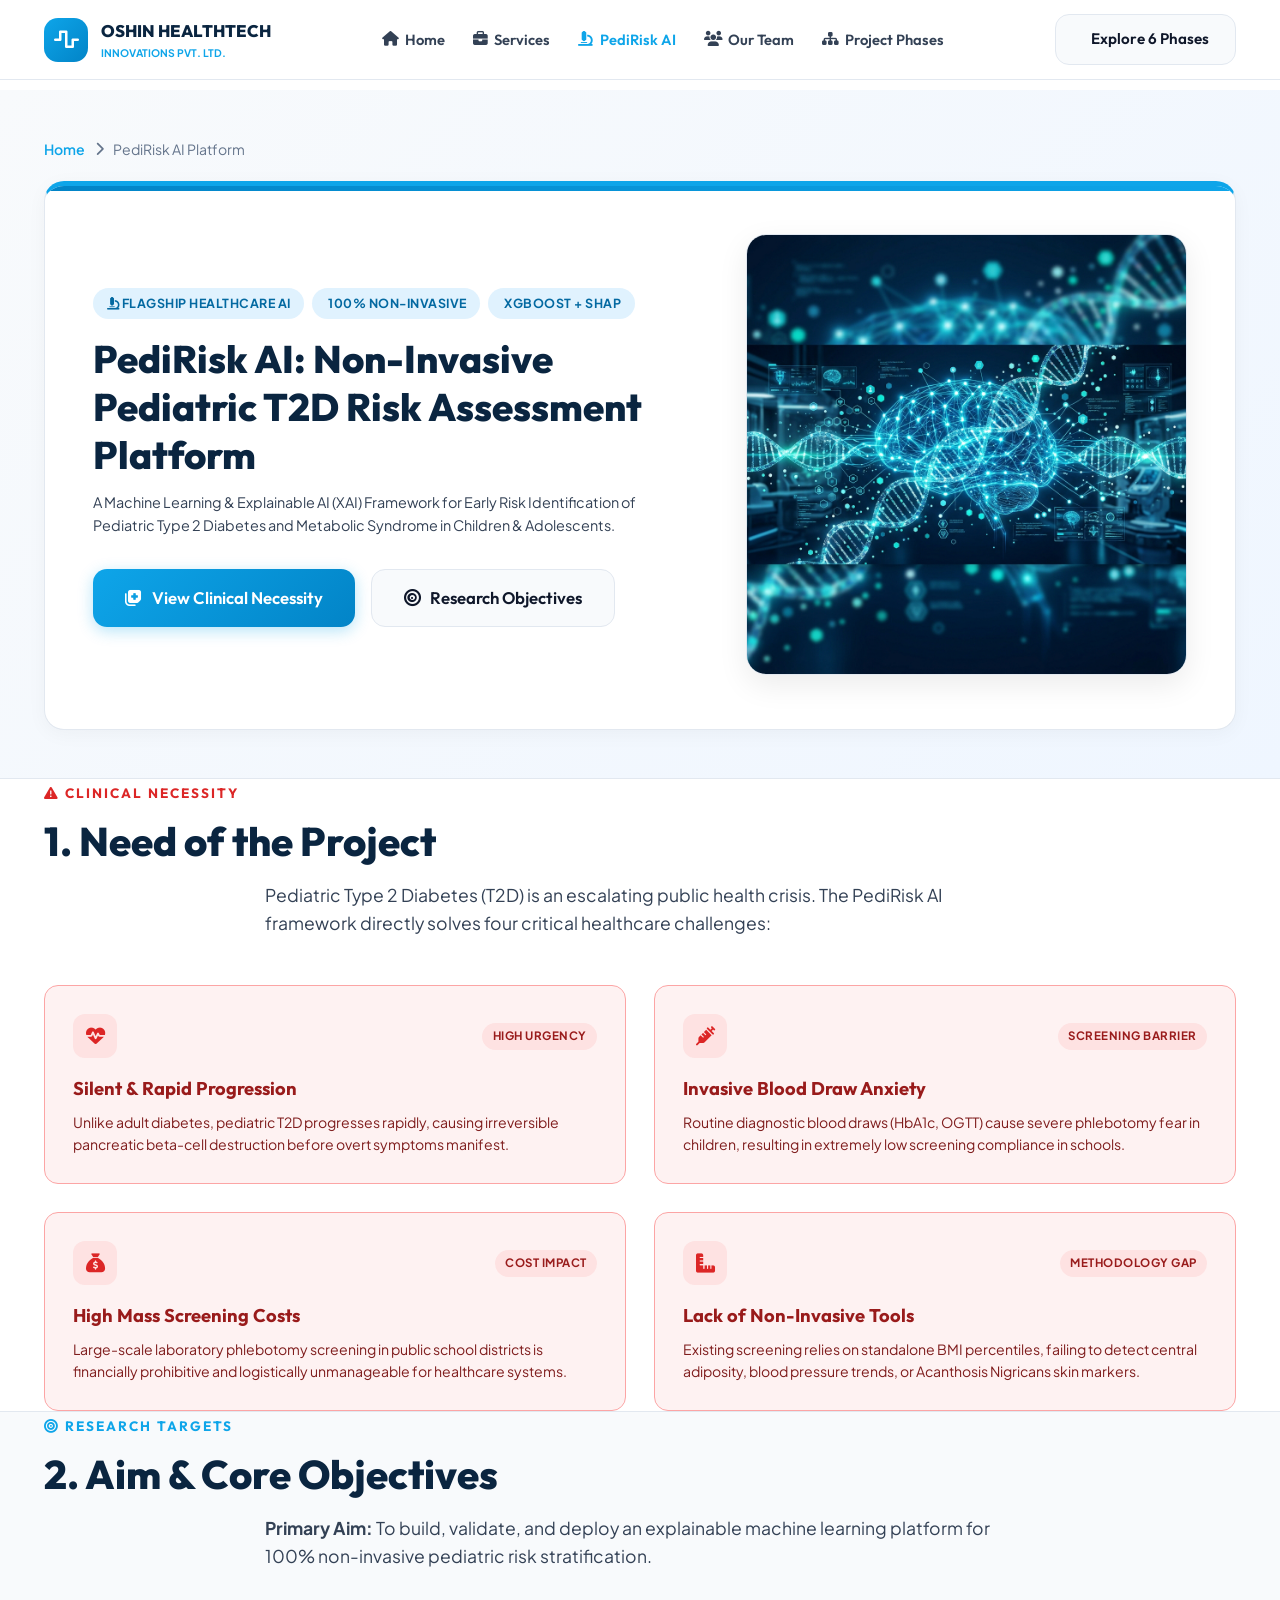
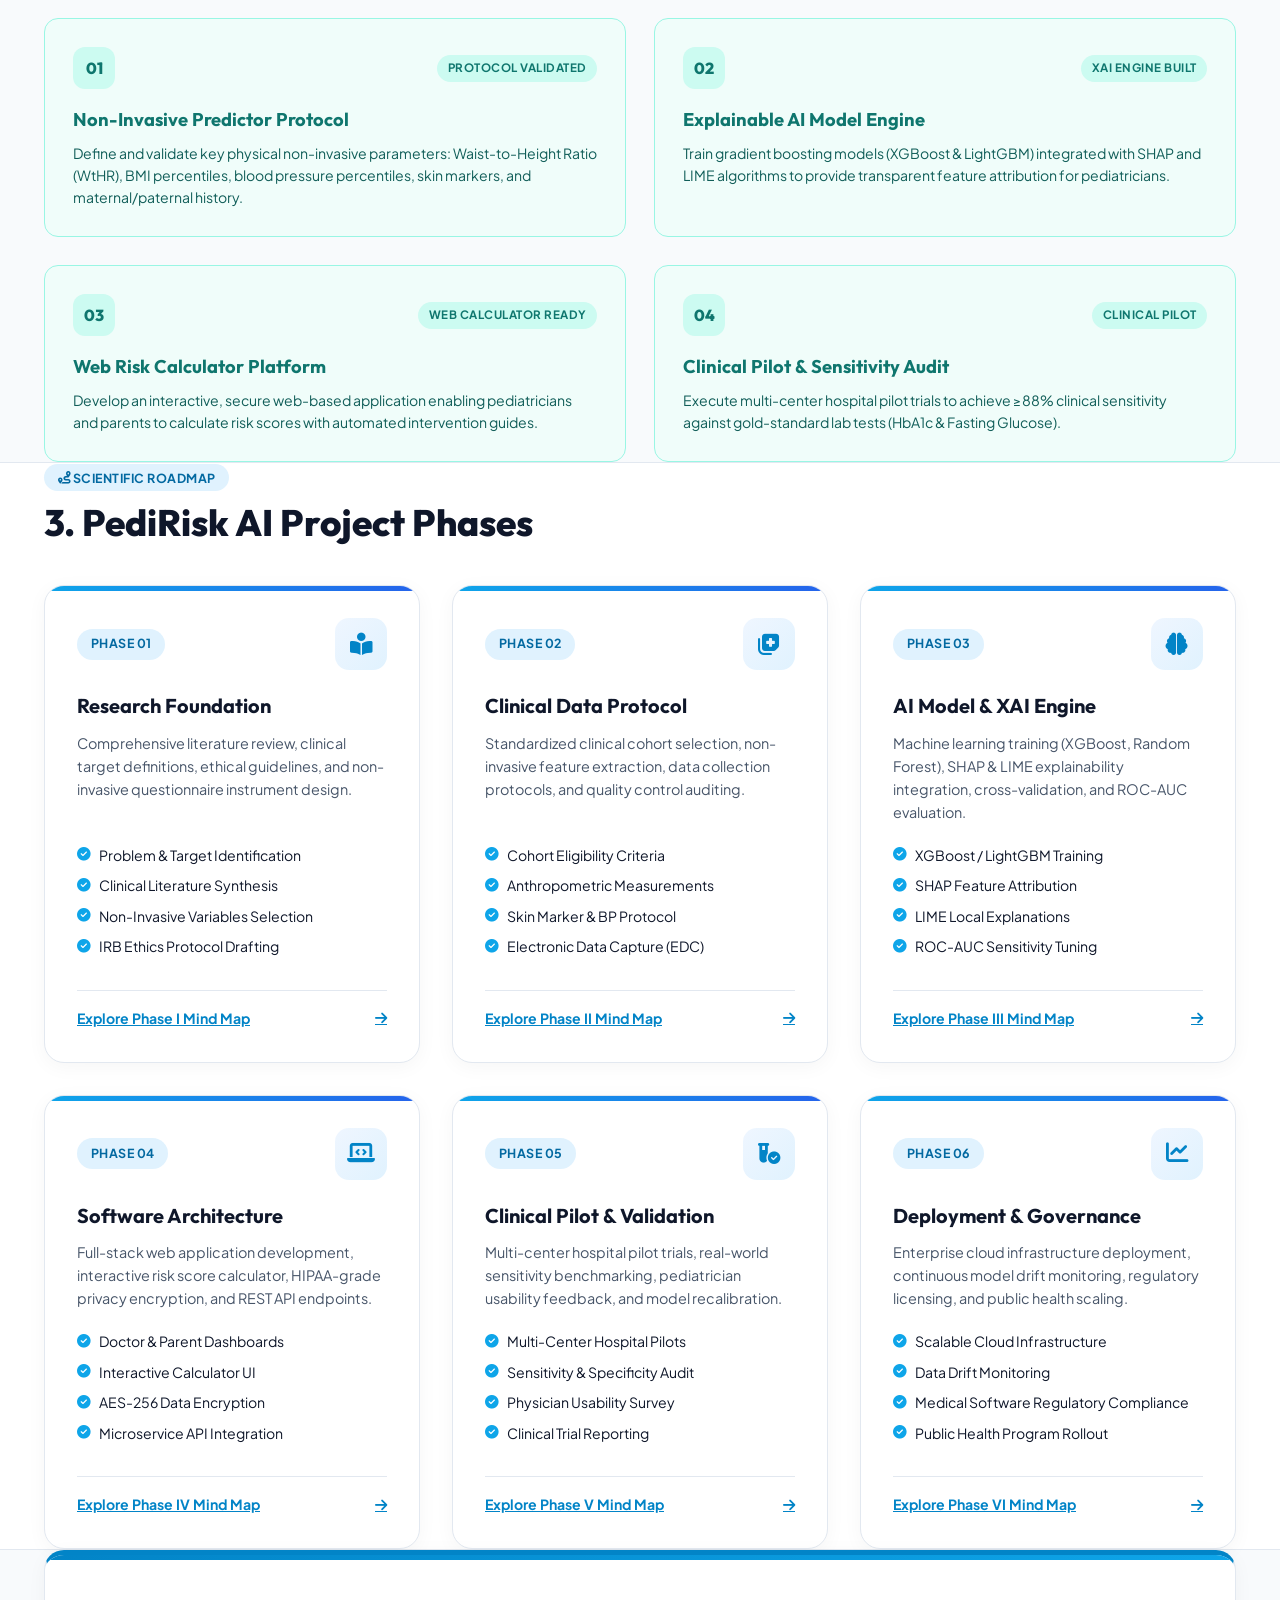
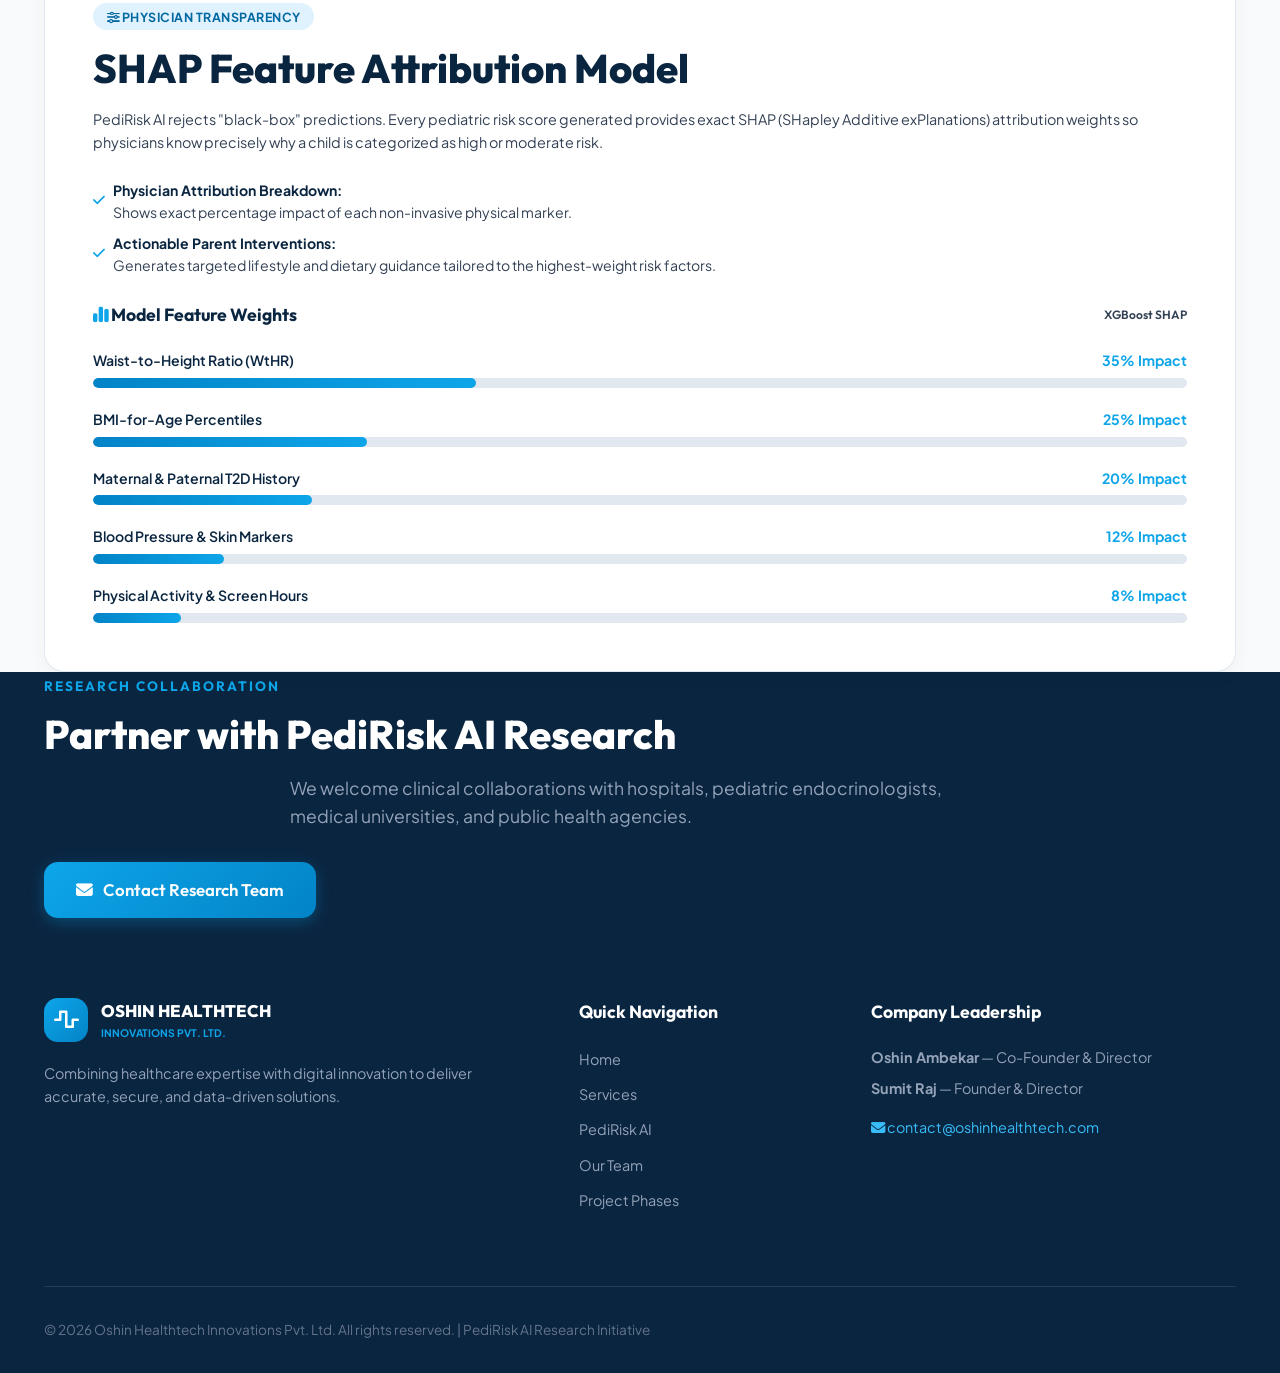
==== commit c8c18d41: "Update roadmap badge from NOTEBOOKLM to SCIENTIFIC ROADMAP" ====
--- a/pedirisk-ai.html
+++ b/pedirisk-ai.html
@@ -201,7 +201,7 @@
                 
                 <!-- BOLD HIGH-CONTRAST SECTION HEADER -->
                 <div class="section-header text-center" style="margin-bottom:2.5rem;">
-                    <span class="ui-card-badge" style="background:#E0F2FE; color:#0369A1; font-weight:700; font-size:0.8rem; padding:0.35rem 1rem; border-radius:50px;"><i class="fa-solid fa-route"></i> NOTEBOOKLM RESEARCH ROADMAP</span>
+                    <span class="ui-card-badge" style="background:#E0F2FE; color:#0369A1; font-weight:700; font-size:0.8rem; padding:0.35rem 1rem; border-radius:50px;"><i class="fa-solid fa-route"></i> SCIENTIFIC ROADMAP</span>
                     <h2 class="section-title" style="color:#0F172A !important; font-size:2.3rem; font-weight:800; margin:0.75rem 0 0 0;">3. PediRisk AI Project Phases</h2>
                 </div>
 
